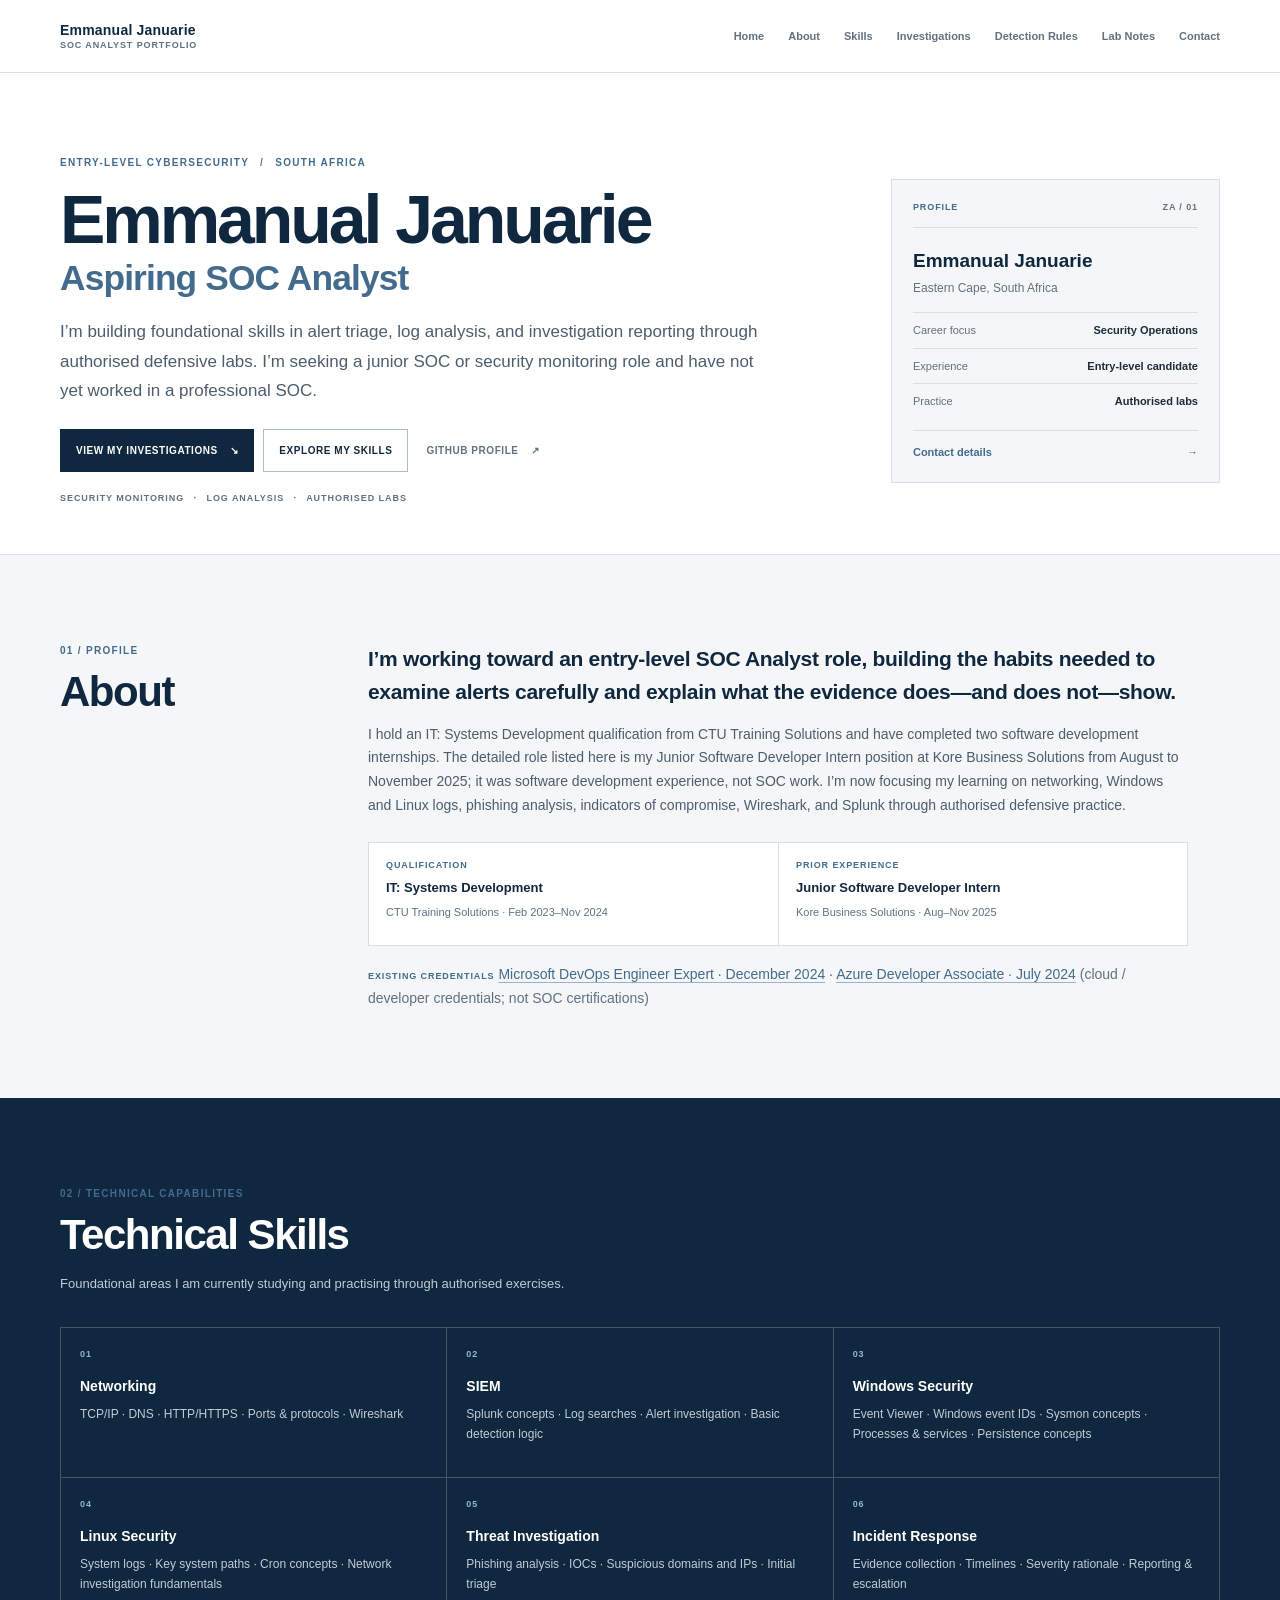
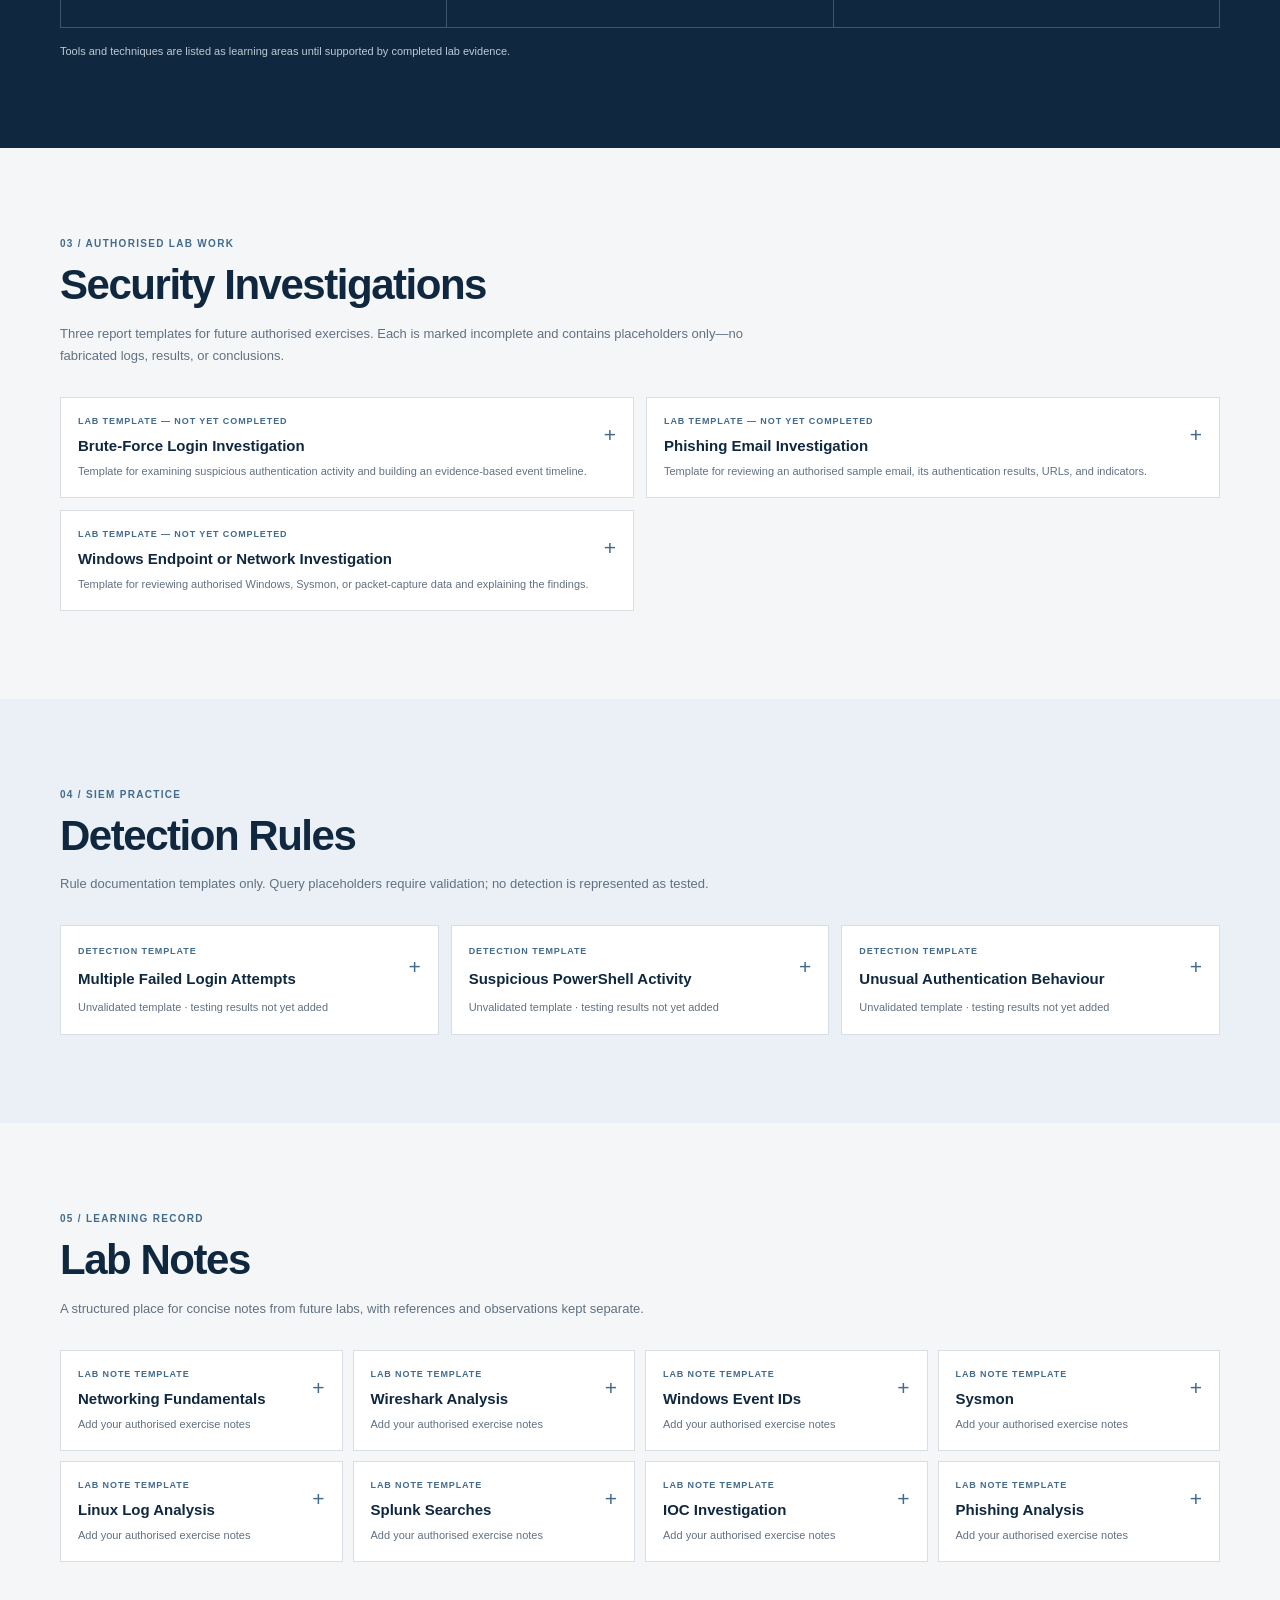
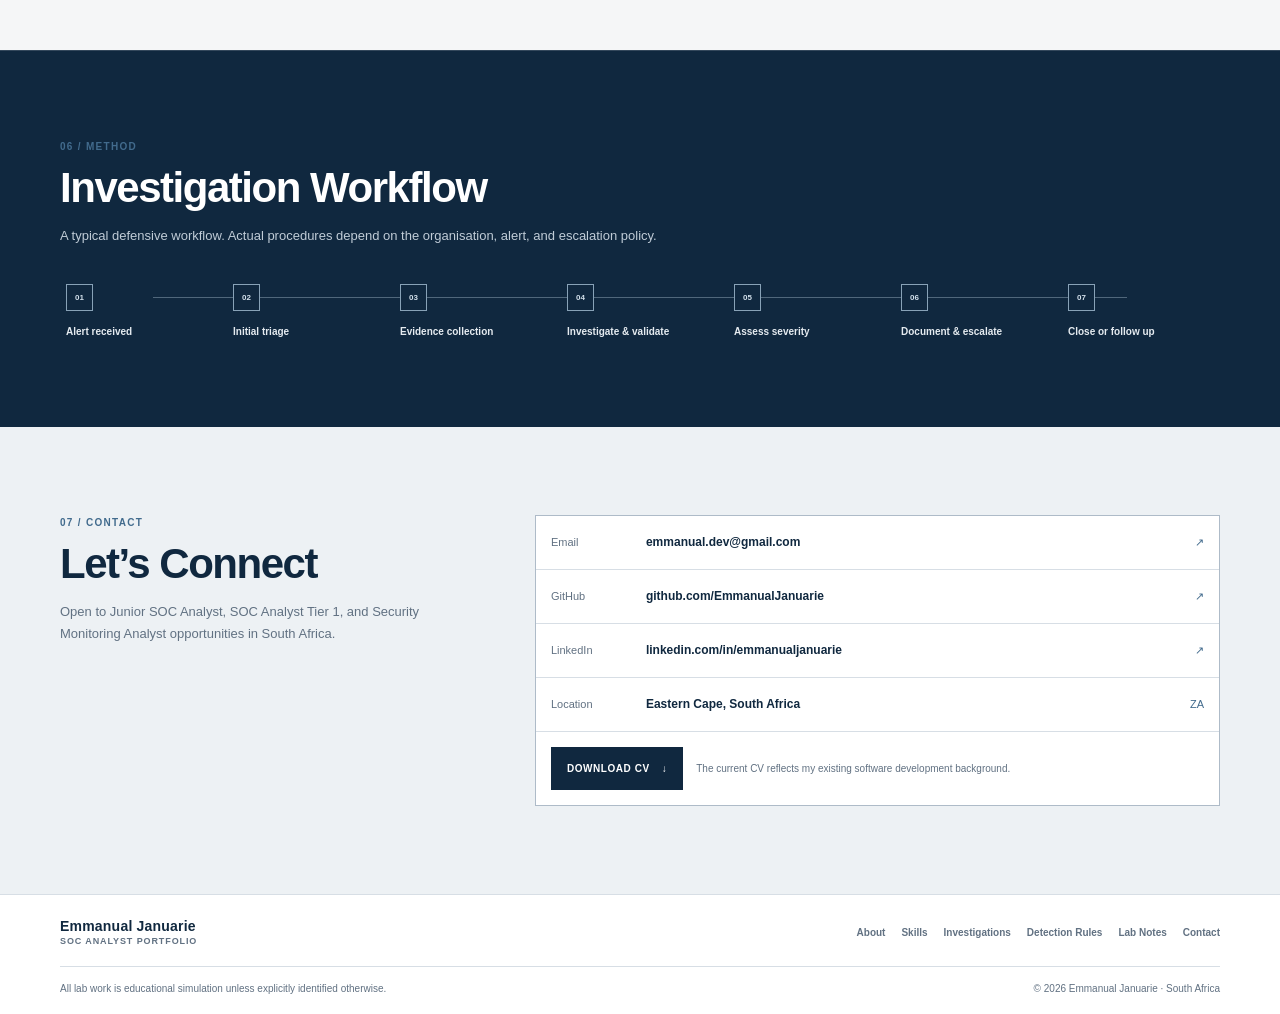
==== index.html @ 4986f4c3 "new updates please" ====
<!doctype html>
<html lang="en">
<head>
  <meta charset="utf-8">
  <meta name="viewport" content="width=device-width, initial-scale=1">
  <meta name="theme-color" content="#10283F">
  <meta name="description" content="Emmanual Januarie's entry-level SOC Analyst portfolio: authorised lab templates, security fundamentals, investigation notes, and detection rule templates.">
  <title>Emmanual Januarie | SOC Analyst Portfolio</title>
  <link rel="stylesheet" href="styles.css">
  <script src="script.js" defer></script>
</head>
<body>
  <a class="skip-link" href="#main">Skip to content</a>

  <header class="site-header">
    <div class="container header-inner">
      <a class="brand" href="#home" aria-label="Emmanual Januarie, home">
        <span class="brand-name">Emmanual Januarie</span>
        <span class="brand-detail">SOC ANALYST PORTFOLIO</span>
      </a>
      <button class="menu-toggle" type="button" aria-expanded="false" aria-controls="primary-nav" aria-label="Open navigation">
        <span></span><span></span><span></span>
      </button>
      <nav class="primary-nav" id="primary-nav" aria-label="Main navigation">
        <a href="#home">Home</a>
        <a href="#about">About</a>
        <a href="#skills">Skills</a>
        <a href="#investigations">Investigations</a>
        <a href="#detections">Detection Rules</a>
        <a href="#notes">Lab Notes</a>
        <a href="#contact">Contact</a>
      </nav>
    </div>
  </header>

  <main id="main">
    <section class="hero" id="home" aria-labelledby="hero-title">
      <div class="container hero-layout">
        <div class="hero-copy">
          <p class="eyebrow">ENTRY-LEVEL CYBERSECURITY <span class="eyebrow-divider">/</span> SOUTH AFRICA</p>
          <h1 id="hero-title">Emmanual Januarie <span class="title-break">Aspiring SOC Analyst</span></h1>
          <p class="hero-intro">I’m building foundational skills in alert triage, log analysis, and investigation reporting through authorised defensive labs. I’m seeking a junior SOC or security monitoring role and have not yet worked in a professional SOC.</p>
          <div class="hero-actions">
            <a class="button button-primary" href="#investigations">View My Investigations <span aria-hidden="true">↘</span></a>
            <a class="button button-secondary" href="#skills">Explore My Skills</a>
            <a class="button button-quiet" href="https://github.com/EmmanualJanuarie" target="_blank" rel="noopener noreferrer">GitHub Profile <span aria-hidden="true">↗</span></a>
          </div>
          <p class="hero-caption">SECURITY MONITORING <span>·</span> LOG ANALYSIS <span>·</span> AUTHORISED LABS</p>
        </div>
        <aside class="hero-aside" aria-label="Portfolio profile details">
          <div class="aside-topline"><span>PROFILE</span><span>ZA / 01</span></div>
          <p class="profile-name">Emmanual Januarie</p>
          <p class="profile-location">Eastern Cape, South Africa</p>
          <dl class="profile-facts">
            <div><dt>Career focus</dt><dd>Security Operations</dd></div>
            <div><dt>Experience</dt><dd>Entry-level candidate</dd></div>
            <div><dt>Practice</dt><dd>Authorised labs</dd></div>
          </dl>
          <a class="aside-link" href="#contact">Contact details <span aria-hidden="true">→</span></a>
        </aside>
      </div>
      <div class="hero-bottom-rule" aria-hidden="true"></div>
    </section>

    <section class="section section-surface" id="about" aria-labelledby="about-title">
      <div class="container section-layout">
        <div class="section-heading">
          <p class="eyebrow">01 / PROFILE</p>
          <h2 id="about-title">About</h2>
        </div>
        <div class="about-content">
          <p class="lead">I’m working toward an entry-level SOC Analyst role, building the habits needed to examine alerts carefully and explain what the evidence does—and does not—show.</p>
          <p>I hold an IT: Systems Development qualification from CTU Training Solutions and have completed two software development internships. The detailed role listed here is my Junior Software Developer Intern position at Kore Business Solutions from August to November 2025; it was software development experience, not SOC work. I’m now focusing my learning on networking, Windows and Linux logs, phishing analysis, indicators of compromise, Wireshark, and Splunk through authorised defensive practice.</p>
          <div class="background-grid" aria-label="Relevant background">
            <article><span class="meta-label">QUALIFICATION</span><strong>IT: Systems Development</strong><span>CTU Training Solutions · Feb 2023–Nov 2024</span></article>
            <article><span class="meta-label">PRIOR EXPERIENCE</span><strong>Junior Software Developer Intern</strong><span>Kore Business Solutions · Aug–Nov 2025</span></article>
          </div>
          <p class="credential-note"><span class="meta-label">EXISTING CREDENTIALS</span> <a href="https://learn.microsoft.com/api/credentials/share/en-us/EmmanualJanuarie-0471/35E1E9417CEDE322?sharingId=3C00639A1DE75581" target="_blank" rel="noopener noreferrer">Microsoft DevOps Engineer Expert · December 2024</a> <span aria-hidden="true">·</span> <a href="https://learn.microsoft.com/api/credentials/share/en-us/EmmanualJanuarie-0471/957F82BB0A63E8DE?sharingId=3C00639A1DE75581" target="_blank" rel="noopener noreferrer">Azure Developer Associate · July 2024</a> <span class="note-muted">(cloud / developer credentials; not SOC certifications)</span></p>
        </div>
      </div>
    </section>

    <section class="section section-deep" id="skills" aria-labelledby="skills-title">
      <div class="container">
        <div class="section-heading section-heading-wide">
          <p class="eyebrow">02 / TECHNICAL CAPABILITIES</p>
          <h2 id="skills-title">Technical Skills</h2>
          <p class="section-summary">Foundational areas I am currently studying and practising through authorised exercises.</p>
        </div>
        <div class="skills-grid">
          <article class="skill-card"><span class="skill-index">01</span><h3>Networking</h3><p>TCP/IP · DNS · HTTP/HTTPS · Ports &amp; protocols · Wireshark</p></article>
          <article class="skill-card"><span class="skill-index">02</span><h3>SIEM</h3><p>Splunk concepts · Log searches · Alert investigation · Basic detection logic</p></article>
          <article class="skill-card"><span class="skill-index">03</span><h3>Windows Security</h3><p>Event Viewer · Windows event IDs · Sysmon concepts · Processes &amp; services · Persistence concepts</p></article>
          <article class="skill-card"><span class="skill-index">04</span><h3>Linux Security</h3><p>System logs · Key system paths · Cron concepts · Network investigation fundamentals</p></article>
          <article class="skill-card"><span class="skill-index">05</span><h3>Threat Investigation</h3><p>Phishing analysis · IOCs · Suspicious domains and IPs · Initial triage</p></article>
          <article class="skill-card"><span class="skill-index">06</span><h3>Incident Response</h3><p>Evidence collection · Timelines · Severity rationale · Reporting &amp; escalation</p></article>
        </div>
        <p class="section-footnote">Tools and techniques are listed as learning areas until supported by completed lab evidence.</p>
      </div>
    </section>

    <section class="section section-surface" id="investigations" aria-labelledby="investigations-title">
      <div class="container">
        <div class="section-heading section-heading-wide">
          <p class="eyebrow">03 / AUTHORISED LAB WORK</p>
          <h2 id="investigations-title">Security Investigations</h2>
          <p class="section-summary">Three report templates for future authorised exercises. Each is marked incomplete and contains placeholders only—no fabricated logs, results, or conclusions.</p>
        </div>
        <div class="template-grid" id="investigation-list" aria-live="polite"></div>
      </div>
    </section>

    <section class="section section-tint" id="detections" aria-labelledby="detections-title">
      <div class="container">
        <div class="section-heading section-heading-wide">
          <p class="eyebrow">04 / SIEM PRACTICE</p>
          <h2 id="detections-title">Detection Rules</h2>
          <p class="section-summary">Rule documentation templates only. Query placeholders require validation; no detection is represented as tested.</p>
        </div>
        <div class="template-grid detection-grid" id="detection-list" aria-live="polite"></div>
      </div>
    </section>

    <section class="section section-surface" id="notes" aria-labelledby="notes-title">
      <div class="container">
        <div class="section-heading section-heading-wide">
          <p class="eyebrow">05 / LEARNING RECORD</p>
          <h2 id="notes-title">Lab Notes</h2>
          <p class="section-summary">A structured place for concise notes from future labs, with references and observations kept separate.</p>
        </div>
        <div class="notes-grid" id="notes-list" aria-live="polite"></div>
      </div>
    </section>

    <section class="section section-deep workflow-section" id="workflow" aria-labelledby="workflow-title">
      <div class="container">
        <div class="section-heading section-heading-wide">
          <p class="eyebrow">06 / METHOD</p>
          <h2 id="workflow-title">Investigation Workflow</h2>
          <p class="section-summary">A typical defensive workflow. Actual procedures depend on the organisation, alert, and escalation policy.</p>
        </div>
        <ol class="workflow-list">
          <li><span>01</span><strong>Alert received</strong></li>
          <li><span>02</span><strong>Initial triage</strong></li>
          <li><span>03</span><strong>Evidence collection</strong></li>
          <li><span>04</span><strong>Investigate &amp; validate</strong></li>
          <li><span>05</span><strong>Assess severity</strong></li>
          <li><span>06</span><strong>Document &amp; escalate</strong></li>
          <li><span>07</span><strong>Close or follow up</strong></li>
        </ol>
      </div>
    </section>

    <section class="section contact-section" id="contact" aria-labelledby="contact-title">
      <div class="container contact-layout">
        <div class="section-heading">
          <p class="eyebrow">07 / CONTACT</p>
          <h2 id="contact-title">Let’s Connect</h2>
          <p class="section-summary">Open to Junior SOC Analyst, SOC Analyst Tier 1, and Security Monitoring Analyst opportunities in South Africa.</p>
        </div>
        <div class="contact-panel">
          <a class="contact-row" href="mailto:emmanual.dev@gmail.com"><span>Email</span><strong>emmanual.dev@gmail.com</strong><span aria-hidden="true">↗</span></a>
          <a class="contact-row" href="https://github.com/EmmanualJanuarie" target="_blank" rel="noopener noreferrer"><span>GitHub</span><strong>github.com/EmmanualJanuarie</strong><span aria-hidden="true">↗</span></a>
          <a class="contact-row" href="https://www.linkedin.com/in/emmanualjanuarie/" target="_blank" rel="noopener noreferrer"><span>LinkedIn</span><strong>linkedin.com/in/emmanualjanuarie</strong><span aria-hidden="true">↗</span></a>
          <div class="contact-row contact-location"><span>Location</span><strong>Eastern Cape, South Africa</strong><span aria-hidden="true">ZA</span></div>
          <div class="contact-actions"><a class="button button-primary" href="documents/emmanual-januarie-resume.pdf" download="Emmanual-Januarie-Resume.pdf">Download CV <span aria-hidden="true">↓</span></a><p>The current CV reflects my existing software development background.</p></div>
        </div>
      </div>
    </section>
  </main>

  <footer class="site-footer">
    <div class="container footer-main">
      <a class="brand footer-brand" href="#home"><span class="brand-name">Emmanual Januarie</span><span class="brand-detail">SOC ANALYST PORTFOLIO</span></a>
      <nav class="footer-nav" aria-label="Footer navigation"><a href="#about">About</a><a href="#skills">Skills</a><a href="#investigations">Investigations</a><a href="#detections">Detection Rules</a><a href="#notes">Lab Notes</a><a href="#contact">Contact</a></nav>
    </div>
    <div class="container footer-bottom"><p>All lab work is educational simulation unless explicitly identified otherwise.</p><p>© <span id="current-year">2026</span> Emmanual Januarie · South Africa</p></div>
  </footer>
</body>
</html>
---- styles.css ----
:root {
  color-scheme: light;
  --paper: #f5f6f7;
  --white: #fff;
  --navy: #10283f;
  --ink: #1c2c3b;
  --muted: #617182;
  --line: #d7dee5;
  --line-strong: #aebbc8;
  --blue: #426b8d;
  --blue-wash: #eaf0f5;
  --content-width: 1160px;
  --font: Inter, "Segoe UI", Arial, sans-serif;
}
*, *::before, *::after { box-sizing: border-box; }
html { scroll-behavior: smooth; scroll-padding-top: 82px; }
body { margin: 0; background: var(--paper); color: var(--ink); font: 15px/1.7 var(--font); -webkit-font-smoothing: antialiased; }
a { color: inherit; }
button, a { -webkit-tap-highlight-color: transparent; }
button { font: inherit; }
.container { width: min(var(--content-width), calc(100% - 64px)); margin-inline: auto; }
.skip-link { position: fixed; z-index: 100; top: 12px; left: 12px; padding: 9px 13px; transform: translateY(-160%); background: var(--navy); color: var(--white); font-weight: 700; }
.skip-link:focus { transform: translateY(0); }
.site-header { position: sticky; z-index: 50; top: 0; border-bottom: 1px solid var(--line); background: rgba(255,255,255,.97); }
.header-inner { min-height: 72px; display: flex; align-items: center; justify-content: space-between; gap: 28px; }
.brand { display: flex; flex-direction: column; gap: 1px; color: var(--navy); text-decoration: none; line-height: 1.2; white-space: nowrap; }
.brand-name { font-size: 14px; font-weight: 750; letter-spacing: .015em; }
.brand-detail { color: var(--muted); font-size: 9px; font-weight: 700; letter-spacing: .1em; }
.primary-nav { display: flex; align-items: center; gap: clamp(13px, 2vw, 24px); }
.primary-nav a, .footer-nav a { color: var(--muted); font-size: 11px; font-weight: 650; text-decoration: none; }
.primary-nav a:hover, .primary-nav a:focus-visible, .footer-nav a:hover, .footer-nav a:focus-visible { color: var(--blue); }
.menu-toggle { display: none; width: 40px; height: 40px; padding: 9px; border: 1px solid var(--line-strong); background: var(--white); cursor: pointer; }
.menu-toggle span { display: block; height: 2px; margin: 4px 0; background: var(--navy); }
.hero { padding: clamp(54px, 7vw, 82px) 0 48px; border-bottom: 1px solid var(--line); background: var(--white); }
.hero-layout { display: grid; grid-template-columns: minmax(0, 1.55fr) minmax(250px, .7fr); gap: clamp(40px, 8vw, 105px); align-items: center; }
.eyebrow { margin: 0 0 13px; color: var(--blue); font-size: 10px; font-weight: 750; letter-spacing: .13em; line-height: 1.5; text-transform: uppercase; }
.status-dot { display: inline-block; width: 7px; height: 7px; margin: 0 7px 1px 0; background: #688a67; }
.eyebrow-divider { padding: 0 7px; color: var(--muted); }
h1, h2, h3, p { margin-top: 0; }
h1, h2, h3 { color: var(--navy); }
h1 { max-width: 760px; margin-bottom: 17px; font-size: clamp(39px, 5.8vw, 68px); font-weight: 700; letter-spacing: -.045em; line-height: 1.07; }
h1 span { display: block; color: var(--blue); font-size: .52em; letter-spacing: -.025em; line-height: 1.25; }
.hero-intro { max-width: 700px; margin-bottom: 23px; color: #4c5d6d; font-size: clamp(15px, 1.55vw, 17px); line-height: 1.75; }
.hero-actions { display: flex; flex-wrap: wrap; gap: 9px; }
.button { min-height: 43px; display: inline-flex; align-items: center; justify-content: center; gap: 12px; padding: 0 15px; border: 1px solid transparent; font-size: 10px; font-weight: 750; letter-spacing: .055em; text-decoration: none; text-transform: uppercase; transition: background-color .15s ease, border-color .15s ease, color .15s ease; }
.button-primary { background: var(--navy); color: var(--white); }
.button-primary:hover, .button-primary:focus-visible { background: #244766; }
.button-secondary { border-color: var(--line-strong); background: var(--white); color: var(--navy); }
.button-secondary:hover, .button-secondary:focus-visible { border-color: var(--blue); color: var(--blue); }
.button-quiet { padding-inline: 8px; color: var(--muted); }
.button-quiet:hover, .button-quiet:focus-visible { color: var(--blue); }
.hero-caption { margin: 19px 0 0; color: var(--muted); font-size: 9px; font-weight: 700; letter-spacing: .105em; }
.hero-caption span { padding: 0 6px; color: var(--blue); }
.hero-aside { padding: 20px 21px; border: 1px solid var(--line); background: var(--paper); }
.aside-topline { display: flex; justify-content: space-between; padding-bottom: 12px; border-bottom: 1px solid var(--line); color: var(--blue); font-size: 9px; font-weight: 750; letter-spacing: .1em; }
.aside-topline span + span { color: var(--muted); }
.profile-name { margin: 17px 0 1px; color: var(--navy); font-size: 19px; font-weight: 700; }
.profile-location { margin-bottom: 13px; color: var(--muted); font-size: 12px; }
.profile-facts { margin: 0; }
.profile-facts div { display: flex; justify-content: space-between; gap: 15px; padding: 8px 0; border-top: 1px solid var(--line); }
.profile-facts dt { color: var(--muted); font-size: 11px; }
.profile-facts dd { margin: 0; color: var(--ink); font-size: 11px; font-weight: 650; text-align: right; }
.aside-link { display: flex; justify-content: space-between; margin-top: 11px; padding-top: 12px; border-top: 1px solid var(--line); color: var(--blue); font-size: 11px; font-weight: 700; text-decoration: none; }
.hero-bottom-rule { display: none; }
.section { padding: clamp(58px, 7vw, 88px) 0; }
.section-surface { background: var(--paper); }
.section-deep { background: var(--navy); color: var(--white); }
.section-tint { background: var(--blue-wash); }
.section-layout { display: grid; grid-template-columns: 220px minmax(0, 1fr); gap: clamp(34px, 7vw, 88px); }
.section-heading { max-width: 460px; }
.section-heading .eyebrow { margin-bottom: 10px; }
h2 { margin-bottom: 0; font-size: clamp(29px, 3.7vw, 42px); font-weight: 700; letter-spacing: -.035em; line-height: 1.15; }
.section-deep h2, .section-deep h3 { color: var(--white); }
.section-heading-wide { max-width: 710px; }
.section-summary { margin: 13px 0 0; color: var(--muted); font-size: 13px; line-height: 1.7; }
.section-deep .section-summary { color: #c0ccd7; }
.about-content { max-width: 820px; }
.lead { margin-bottom: 14px; color: var(--navy); font-size: clamp(17px, 1.9vw, 21px); font-weight: 600; letter-spacing: -.015em; line-height: 1.55; }
.about-content > p:not(.lead) { color: #4c5d6d; font-size: 14px; }
.background-grid { display: grid; grid-template-columns: repeat(2, minmax(0, 1fr)); margin-top: 24px; border: 1px solid var(--line); background: var(--white); }
.background-grid article { display: flex; flex-direction: column; gap: 4px; min-height: 102px; padding: 15px 17px; }
.background-grid article + article { border-left: 1px solid var(--line); }
.meta-label { color: var(--blue); font-size: 9px; font-weight: 750; letter-spacing: .1em; text-transform: uppercase; }
.background-grid strong { color: var(--navy); font-size: 13px; }
.background-grid article > span:last-child { color: var(--muted); font-size: 11px; }
.credential-note { margin: 17px 0 0; color: #4c5d6d; font-size: 12px; }
.credential-note a { color: var(--blue); text-decoration-color: #9db2c4; text-underline-offset: 3px; }
.note-muted { color: var(--muted); }
.skills-grid { display: grid; grid-template-columns: repeat(3, minmax(0, 1fr)); gap: 0; margin-top: 32px; border-top: 1px solid #40566a; border-left: 1px solid #40566a; }
.skill-card { min-height: 150px; padding: 19px; border-right: 1px solid #40566a; border-bottom: 1px solid #40566a; background: transparent; }
.skill-index { display: block; margin-bottom: 13px; color: #93b4cc; font-size: 9px; font-weight: 750; letter-spacing: .1em; }
.skill-card h3 { margin-bottom: 6px; font-size: 14px; font-weight: 700; }
.skill-card p { margin: 0; color: #c1ccd6; font-size: 12px; line-height: 1.65; }
.section-footnote { margin: 14px 0 0; color: #bdc9d3; font-size: 11px; }
.template-grid { display: grid; grid-template-columns: repeat(2, minmax(0, 1fr)); gap: 12px; margin-top: 30px; align-items: start; }
.disclosure-card { overflow: hidden; border: 1px solid var(--line); background: var(--white); }
.disclosure-card[open] { border-color: var(--line-strong); }
.disclosure-card summary { position: relative; display: grid; grid-template-columns: 1fr auto; gap: 6px 14px; align-items: center; padding: 16px 17px; cursor: pointer; list-style: none; }
.disclosure-card summary::-webkit-details-marker { display: none; }
.disclosure-card summary::after { content: "+"; grid-column: 2; grid-row: 1 / span 2; color: var(--blue); font-size: 21px; font-weight: 400; }
.disclosure-card[open] summary::after { content: "−"; }
.card-kicker { grid-column: 1; color: var(--blue); font-size: 9px; font-weight: 750; letter-spacing: .1em; text-transform: uppercase; }
.card-title { grid-column: 1; margin: 0; color: var(--navy); font-size: 15px; font-weight: 700; line-height: 1.4; }
.card-summary { grid-column: 1; margin: 0; color: var(--muted); font-size: 11px; }
.disclosure-body { padding: 0 17px 17px; border-top: 1px solid var(--line); }
.report-fields { display: grid; grid-template-columns: repeat(2, minmax(0, 1fr)); gap: 0 17px; padding-top: 13px; }
.report-field { min-width: 0; padding: 11px 0; border-bottom: 1px solid #e3e8ed; }
.report-field-wide { grid-column: 1 / -1; }
.report-field h4 { margin: 0 0 4px; color: var(--blue); font-size: 10px; font-weight: 750; letter-spacing: .025em; }
.report-field p { margin: 0; color: #4d5e6d; font-size: 11px; line-height: 1.65; white-space: pre-wrap; overflow-wrap: anywhere; }
.report-field pre { overflow-x: auto; margin: 0; white-space: pre-wrap; overflow-wrap: anywhere; }
.report-field code { color: var(--navy); font-family: ui-monospace, SFMono-Regular, Consolas, monospace; font-size: 11px; }
.template-status { display: inline-flex; align-items: center; width: fit-content; padding: 3px 6px; border: 1px solid #bdcbd7; color: #4e6274; font-size: 8px; font-weight: 750; letter-spacing: .07em; text-transform: uppercase; }
.detail-actions { display: flex; flex-wrap: wrap; gap: 7px; margin-top: 13px; }
.text-action { display: inline-flex; align-items: center; gap: 7px; min-height: 35px; padding: 0 10px; border: 1px solid var(--line-strong); color: var(--navy); font-size: 10px; font-weight: 700; text-decoration: none; }
.text-action:hover, .text-action:focus-visible { border-color: var(--blue); color: var(--blue); }
.text-action-disabled { color: #7c8995; cursor: not-allowed; }
.detection-grid { grid-template-columns: repeat(3, minmax(0, 1fr)); }
.detection-grid .disclosure-card summary { min-height: 108px; }
.notes-grid { display: grid; grid-template-columns: repeat(4, minmax(0, 1fr)); gap: 10px; margin-top: 30px; align-items: start; }
.notes-grid .disclosure-card summary { min-height: 96px; }
.workflow-section { border-top: 1px solid rgba(255,255,255,.15); }
.workflow-list { position: relative; display: grid; grid-template-columns: repeat(7, minmax(0, 1fr)); gap: 9px; margin: 37px 0 0; padding: 0; list-style: none; }
.workflow-list::before { position: absolute; top: 13px; right: 8%; left: 8%; height: 1px; background: #50677b; content: ""; }
.workflow-list li { position: relative; display: flex; flex-direction: column; gap: 13px; padding: 0 6px; }
.workflow-list li > span { z-index: 1; width: 27px; height: 27px; display: grid; place-items: center; border: 1px solid #88a2b7; background: var(--navy); color: #d3e0eb; font-size: 8px; font-weight: 750; }
.workflow-list strong { max-width: 120px; color: #e5ebf0; font-size: 10px; font-weight: 600; line-height: 1.5; }
.contact-section { background: #edf1f4; }
.contact-layout { display: grid; grid-template-columns: minmax(230px, .72fr) minmax(0, 1.28fr); gap: clamp(36px, 7vw, 90px); align-items: start; }
.contact-panel { overflow: hidden; border: 1px solid var(--line-strong); background: var(--white); }
.contact-row { display: grid; grid-template-columns: 82px minmax(0, 1fr) 18px; gap: 13px; align-items: center; min-height: 54px; padding: 10px 15px; border-bottom: 1px solid var(--line); text-decoration: none; }
.contact-row > span:first-child { color: var(--muted); font-size: 11px; }
.contact-row strong { color: var(--navy); font-size: 12px; font-weight: 650; overflow-wrap: anywhere; }
.contact-row > span:last-child { color: var(--blue); font-size: 11px; text-align: right; }
a.contact-row:hover strong, a.contact-row:focus-visible strong { color: var(--blue); }
.contact-location { cursor: default; }
.contact-actions { display: flex; flex-wrap: wrap; align-items: center; gap: 13px; padding: 15px; }
.contact-actions p { margin: 0; color: var(--muted); font-size: 10px; }
.site-footer { padding: 23px 0 17px; border-top: 1px solid var(--line); background: #fff; }
.footer-main, .footer-bottom { display: flex; align-items: center; justify-content: space-between; gap: 22px; }
.footer-nav { display: flex; flex-wrap: wrap; justify-content: flex-end; gap: 16px; }
.footer-nav a { font-size: 10px; }
.footer-bottom { margin-top: 19px; padding-top: 13px; border-top: 1px solid var(--line); }
.footer-bottom p { margin: 0; color: var(--muted); font-size: 10px; }
:focus-visible { outline: 2px solid #426b8d; outline-offset: 3px; }
@media (max-width: 1020px) {
  .primary-nav { gap: 12px; }
  .primary-nav a { font-size: 10px; }
  .notes-grid { grid-template-columns: repeat(3, minmax(0, 1fr)); }
}
@media (max-width: 820px) {
  .header-inner { min-height: 66px; }
  .menu-toggle { display: block; }
  .primary-nav { position: absolute; top: 100%; right: 0; left: 0; display: none; flex-direction: column; align-items: stretch; gap: 0; padding: 6px 32px 13px; border-bottom: 1px solid var(--line); background: var(--white); }
  .primary-nav.is-open { display: flex; }
  .primary-nav a { padding: 11px 0; border-bottom: 1px solid var(--line); font-size: 12px; }
  .primary-nav a:last-child { border-bottom: 0; }
  .hero-layout { grid-template-columns: minmax(0, 1fr) minmax(220px, .65fr); gap: 28px; }
  .section-layout { grid-template-columns: 1fr; gap: 22px; }
  .skills-grid { grid-template-columns: repeat(2, minmax(0, 1fr)); }
  .detection-grid { grid-template-columns: 1fr; }
  .notes-grid { grid-template-columns: repeat(2, minmax(0, 1fr)); }
  .workflow-list { grid-template-columns: repeat(4, minmax(0, 1fr)); row-gap: 22px; }
  .workflow-list::before { display: none; }
  .contact-layout { grid-template-columns: 1fr; gap: 24px; }
}
@media (max-width: 600px) {
  html { scroll-padding-top: 70px; }
  .container { width: min(100% - 36px, var(--content-width)); }
  .hero { padding: 48px 0 43px; }
  .hero-layout { grid-template-columns: 1fr; gap: 27px; }
  h1 { font-size: clamp(37px, 10vw, 52px); }
  .hero-actions { align-items: stretch; }
  .hero-actions .button { flex: 1 1 100%; }
  .button-quiet { justify-content: flex-start; }
  .section { padding: 52px 0; }
  .background-grid { grid-template-columns: 1fr; }
  .background-grid article + article { border-top: 1px solid var(--line); border-left: 0; }
  .skills-grid { grid-template-columns: 1fr; margin-top: 24px; }
  .skill-card { min-height: 0; padding: 16px; }
  .skill-index { margin-bottom: 9px; }
  .template-grid { grid-template-columns: 1fr; gap: 9px; margin-top: 23px; }
  .report-fields { grid-template-columns: 1fr; }
  .report-field-wide { grid-column: auto; }
  .notes-grid { grid-template-columns: 1fr; }
  .notes-grid .disclosure-card summary { min-height: 0; }
  .workflow-list { grid-template-columns: 1fr; gap: 0; margin-top: 25px; }
  .workflow-list::before { position: absolute; top: 13px; bottom: 12px; left: 13px; display: block; width: 1px; height: auto; }
  .workflow-list li { min-height: 52px; flex-direction: row; align-items: flex-start; gap: 13px; padding: 0; }
  .workflow-list li > span { flex: 0 0 27px; }
  .workflow-list strong { max-width: none; padding-top: 3px; font-size: 11px; }
  .contact-row { grid-template-columns: 64px minmax(0, 1fr) 14px; gap: 8px; padding-inline: 11px; }
  .footer-main, .footer-bottom { align-items: flex-start; flex-direction: column; }
  .footer-nav { justify-content: flex-start; gap: 12px 16px; }
  .footer-bottom { gap: 6px; }
}
@media (prefers-reduced-motion: reduce) {
  *, *::before, *::after { scroll-behavior: auto !important; transition-duration: .01ms !important; }
}
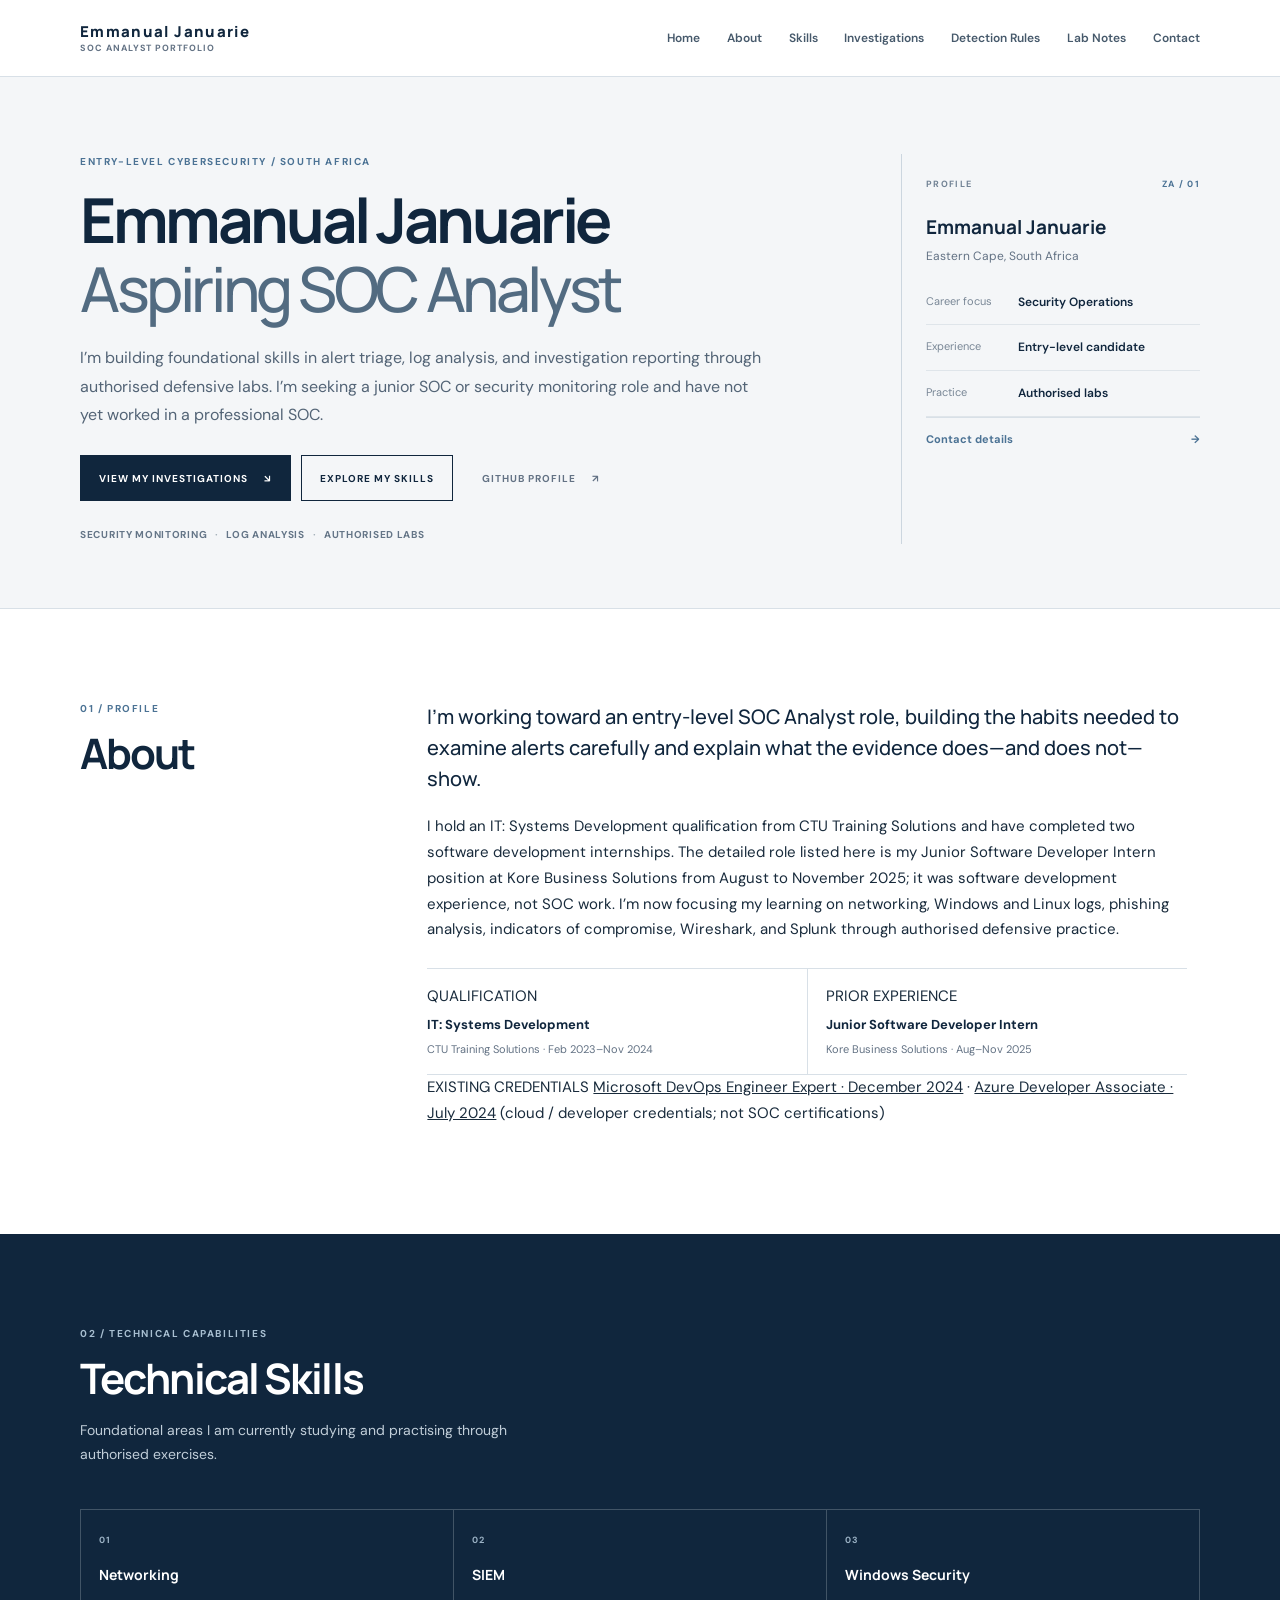
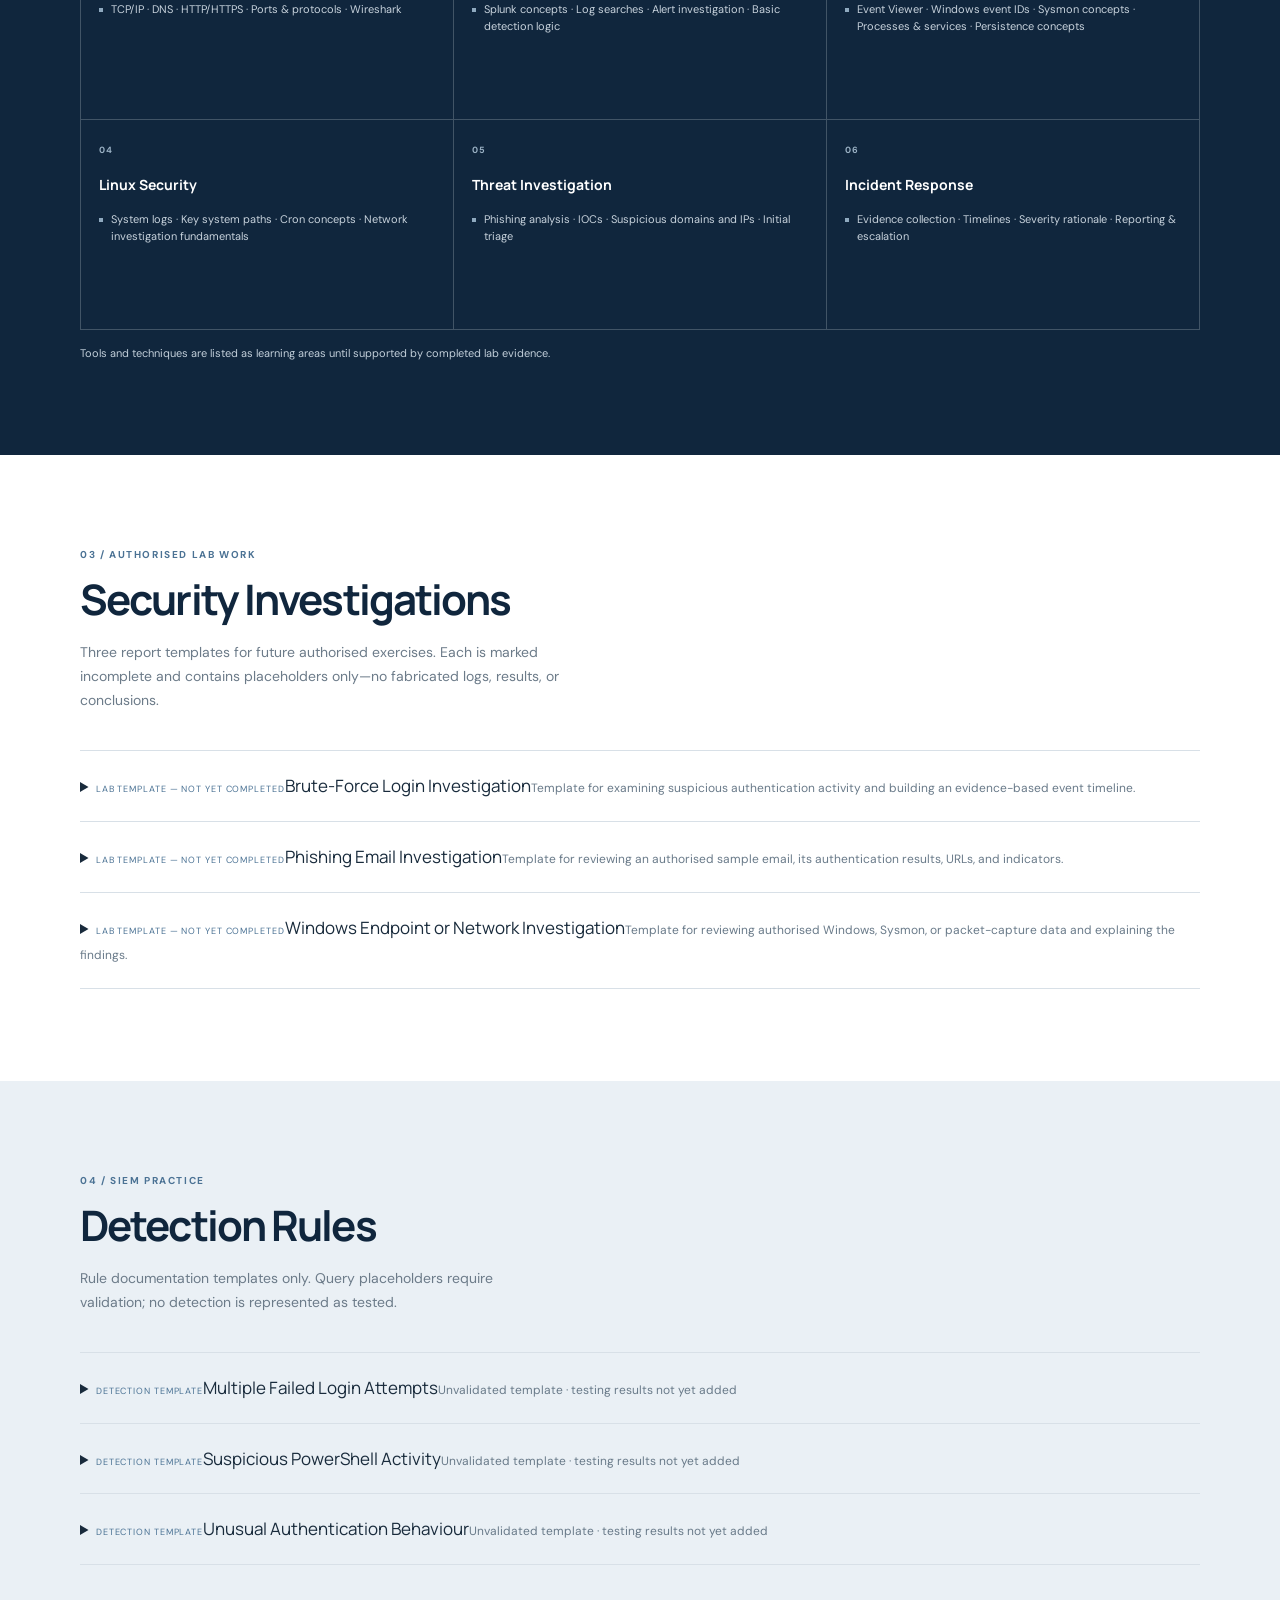
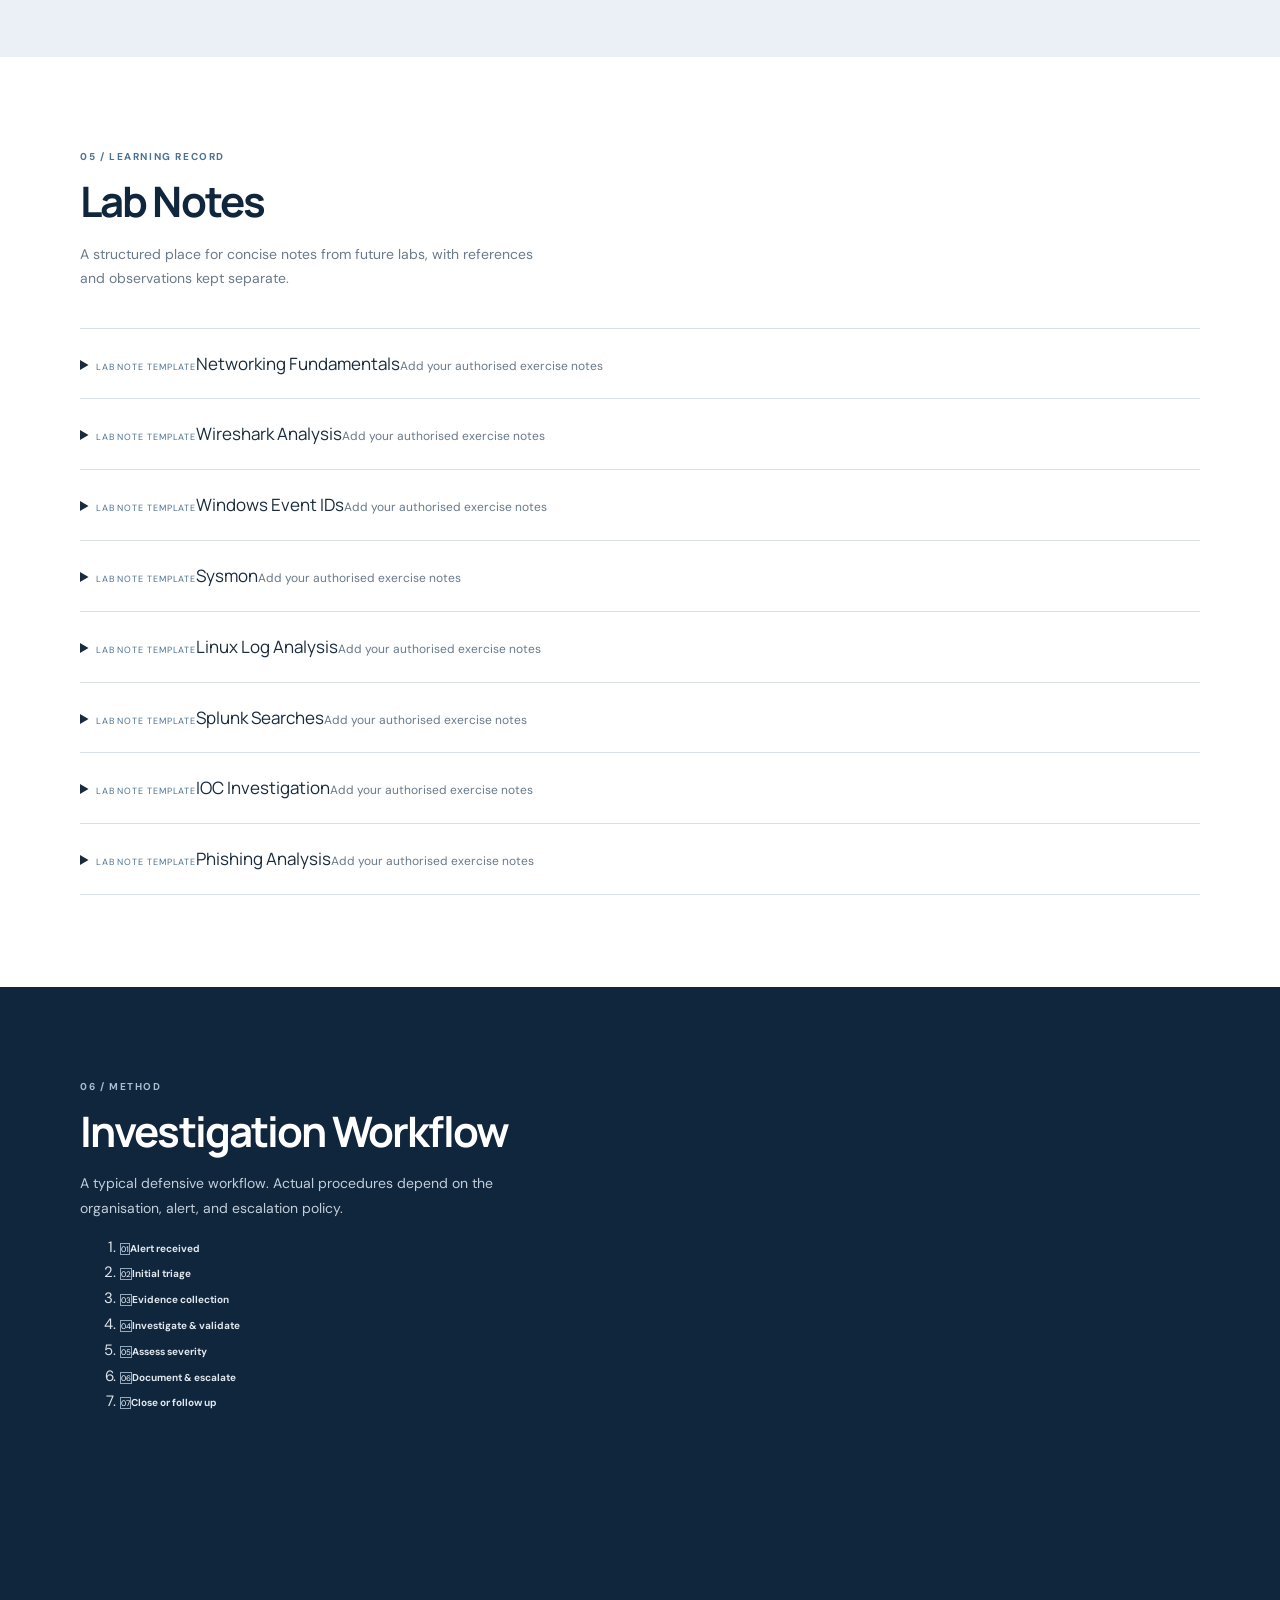
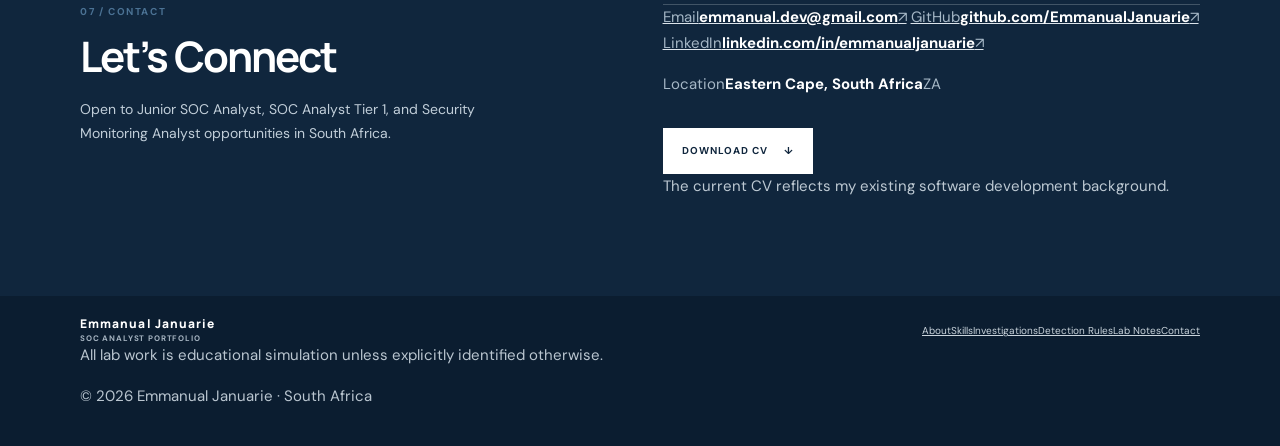
==== commit 3c235383: "new updates" ====
--- a/index.html
+++ b/index.html
@@ -6,6 +6,9 @@
   <meta name="theme-color" content="#10283F">
   <meta name="description" content="Emmanual Januarie's entry-level SOC Analyst portfolio: authorised lab templates, security fundamentals, investigation notes, and detection rule templates.">
   <title>Emmanual Januarie | SOC Analyst Portfolio</title>
+  <link rel="preconnect" href="https://fonts.googleapis.com">
+  <link rel="preconnect" href="https://fonts.gstatic.com" crossorigin>
+  <link href="https://fonts.googleapis.com/css2?family=DM+Sans:wght@400;500;600;700&family=Manrope:wght@400;500;600;700;800&display=swap" rel="stylesheet">
   <link rel="stylesheet" href="styles.css">
   <script src="script.js" defer></script>
 </head>
--- a/styles.css
+++ b/styles.css
@@ -1,199 +1,333 @@
 :root {
   color-scheme: light;
-  --paper: #f5f6f7;
-  --white: #fff;
-  --navy: #10283f;
-  --ink: #1c2c3b;
-  --muted: #617182;
-  --line: #d7dee5;
-  --line-strong: #aebbc8;
-  --blue: #426b8d;
+  --navy: #10263d;
+  --navy-deep: #0b1d30;
+  --ink: #192b3c;
+  --muted: #637284;
+  --line: #d8e0e7;
+  --paper: #ffffff;
+  --off-white: #f4f6f8;
   --blue-wash: #eaf0f5;
-  --content-width: 1160px;
-  --font: Inter, "Segoe UI", Arial, sans-serif;
-}
+  --accent: #4b7294;
+  --font-body: "DM Sans", "Segoe UI", sans-serif;
+  --font-heading: "Manrope", "Segoe UI", sans-serif;
+  --content-width: 1120px;
+}
+
 *, *::before, *::after { box-sizing: border-box; }
 html { scroll-behavior: smooth; scroll-padding-top: 82px; }
-body { margin: 0; background: var(--paper); color: var(--ink); font: 15px/1.7 var(--font); -webkit-font-smoothing: antialiased; }
+body { margin: 0; background: var(--paper); color: var(--ink); font-family: var(--font-body); font-size: 15px; line-height: 1.72; -webkit-font-smoothing: antialiased; }
 a { color: inherit; }
 button, a { -webkit-tap-highlight-color: transparent; }
 button { font: inherit; }
 .container { width: min(var(--content-width), calc(100% - 64px)); margin-inline: auto; }
-.skip-link { position: fixed; z-index: 100; top: 12px; left: 12px; padding: 9px 13px; transform: translateY(-160%); background: var(--navy); color: var(--white); font-weight: 700; }
+.skip-link { position: absolute; z-index: 20; top: 8px; left: 8px; padding: 10px 14px; transform: translateY(-150%); background: white; color: var(--navy); }
 .skip-link:focus { transform: translateY(0); }
-.site-header { position: sticky; z-index: 50; top: 0; border-bottom: 1px solid var(--line); background: rgba(255,255,255,.97); }
-.header-inner { min-height: 72px; display: flex; align-items: center; justify-content: space-between; gap: 28px; }
-.brand { display: flex; flex-direction: column; gap: 1px; color: var(--navy); text-decoration: none; line-height: 1.2; white-space: nowrap; }
-.brand-name { font-size: 14px; font-weight: 750; letter-spacing: .015em; }
-.brand-detail { color: var(--muted); font-size: 9px; font-weight: 700; letter-spacing: .1em; }
-.primary-nav { display: flex; align-items: center; gap: clamp(13px, 2vw, 24px); }
-.primary-nav a, .footer-nav a { color: var(--muted); font-size: 11px; font-weight: 650; text-decoration: none; }
-.primary-nav a:hover, .primary-nav a:focus-visible, .footer-nav a:hover, .footer-nav a:focus-visible { color: var(--blue); }
-.menu-toggle { display: none; width: 40px; height: 40px; padding: 9px; border: 1px solid var(--line-strong); background: var(--white); cursor: pointer; }
+
+.site-header { position: sticky; z-index: 10; top: 0; background: rgba(255,255,255,.98); border-bottom: 1px solid var(--line); }
+.header-inner { min-height: 76px; display: flex; align-items: center; justify-content: space-between; gap: 28px; }
+.brand { display: inline-flex; flex-direction: column; gap: 2px; text-decoration: none; line-height: 1.2; }
+.brand-name { color: var(--navy); font-family: var(--font-heading); font-size: 15px; font-weight: 800; letter-spacing: .09em; }
+.brand-detail { color: var(--muted); font-size: 9px; font-weight: 700; letter-spacing: .105em; }
+.brand-detail i { padding-inline: 2px; color: var(--accent); font-style: normal; }
+.primary-nav { display: flex; align-items: center; gap: clamp(15px, 2.1vw, 30px); }
+.primary-nav a { color: #46596b; font-size: 12px; font-weight: 600; text-decoration: none; transition: color .15s ease; }
+.primary-nav a:hover, .primary-nav a:focus-visible { color: var(--accent); }
+.menu-toggle { display: none; width: 42px; height: 42px; padding: 11px; border: 1px solid var(--line); border-radius: 0; background: white; cursor: pointer; }
 .menu-toggle span { display: block; height: 2px; margin: 4px 0; background: var(--navy); }
-.hero { padding: clamp(54px, 7vw, 82px) 0 48px; border-bottom: 1px solid var(--line); background: var(--white); }
-.hero-layout { display: grid; grid-template-columns: minmax(0, 1.55fr) minmax(250px, .7fr); gap: clamp(40px, 8vw, 105px); align-items: center; }
-.eyebrow { margin: 0 0 13px; color: var(--blue); font-size: 10px; font-weight: 750; letter-spacing: .13em; line-height: 1.5; text-transform: uppercase; }
-.status-dot { display: inline-block; width: 7px; height: 7px; margin: 0 7px 1px 0; background: #688a67; }
-.eyebrow-divider { padding: 0 7px; color: var(--muted); }
+
+.section { padding: 92px 0; }
+.hero { padding: 77px 0 64px; background: var(--off-white); border-bottom: 1px solid var(--line); }
+.hero-grid { display: grid; grid-template-columns: minmax(0, 1.7fr) minmax(245px, .72fr); gap: clamp(48px, 9vw, 128px); align-items: center; }
+.eyebrow { margin: 0 0 16px; color: var(--accent); font-size: 10px; font-weight: 700; letter-spacing: .16em; line-height: 1.5; text-transform: uppercase; }
+.status-mark { display: inline-block; width: 7px; height: 7px; margin: 0 8px 1px 0; background: #5b7e5e; }
 h1, h2, h3, p { margin-top: 0; }
-h1, h2, h3 { color: var(--navy); }
-h1 { max-width: 760px; margin-bottom: 17px; font-size: clamp(39px, 5.8vw, 68px); font-weight: 700; letter-spacing: -.045em; line-height: 1.07; }
-h1 span { display: block; color: var(--blue); font-size: .52em; letter-spacing: -.025em; line-height: 1.25; }
-.hero-intro { max-width: 700px; margin-bottom: 23px; color: #4c5d6d; font-size: clamp(15px, 1.55vw, 17px); line-height: 1.75; }
-.hero-actions { display: flex; flex-wrap: wrap; gap: 9px; }
-.button { min-height: 43px; display: inline-flex; align-items: center; justify-content: center; gap: 12px; padding: 0 15px; border: 1px solid transparent; font-size: 10px; font-weight: 750; letter-spacing: .055em; text-decoration: none; text-transform: uppercase; transition: background-color .15s ease, border-color .15s ease, color .15s ease; }
-.button-primary { background: var(--navy); color: var(--white); }
-.button-primary:hover, .button-primary:focus-visible { background: #244766; }
-.button-secondary { border-color: var(--line-strong); background: var(--white); color: var(--navy); }
-.button-secondary:hover, .button-secondary:focus-visible { border-color: var(--blue); color: var(--blue); }
-.button-quiet { padding-inline: 8px; color: var(--muted); }
-.button-quiet:hover, .button-quiet:focus-visible { color: var(--blue); }
-.hero-caption { margin: 19px 0 0; color: var(--muted); font-size: 9px; font-weight: 700; letter-spacing: .105em; }
-.hero-caption span { padding: 0 6px; color: var(--blue); }
-.hero-aside { padding: 20px 21px; border: 1px solid var(--line); background: var(--paper); }
-.aside-topline { display: flex; justify-content: space-between; padding-bottom: 12px; border-bottom: 1px solid var(--line); color: var(--blue); font-size: 9px; font-weight: 750; letter-spacing: .1em; }
-.aside-topline span + span { color: var(--muted); }
-.profile-name { margin: 17px 0 1px; color: var(--navy); font-size: 19px; font-weight: 700; }
-.profile-location { margin-bottom: 13px; color: var(--muted); font-size: 12px; }
+h1, h2, h3 { color: var(--navy); font-family: var(--font-heading); }
+h1 { max-width: 760px; margin-bottom: 20px; font-size: clamp(36px, 5.1vw, 62px); font-weight: 700; letter-spacing: -.055em; line-height: 1.12; }
+.title-break { display: block; color: #526b81; font-weight: 500; }
+.hero-intro { max-width: 690px; margin-bottom: 25px; color: #536476; font-size: 16px; line-height: 1.8; }
+.button-row { display: flex; flex-wrap: wrap; gap: 10px; }
+.button { display: inline-flex; min-height: 46px; align-items: center; justify-content: center; gap: 20px; padding: 0 18px; border: 1px solid var(--navy); border-radius: 0; font-size: 10px; font-weight: 700; letter-spacing: .1em; text-decoration: none; text-transform: uppercase; transition: background-color .15s ease, color .15s ease; }
+.button-primary { background: var(--navy); color: white; }
+.button-primary:hover, .button-primary:focus-visible { background: var(--accent); border-color: var(--accent); }
+.button-outline { background: transparent; color: var(--navy); }
+.button-outline:hover, .button-outline:focus-visible { background: white; }
+.hero-note { margin: 24px 0 0; color: #647587; font-size: 10px; font-weight: 700; letter-spacing: .07em; line-height: 1.9; text-transform: uppercase; }
+.hero-note span { padding: 0 6px; color: #a0acb6; }
+.hero-aside { align-self: stretch; padding: 23px 0 0 24px; border-left: 1px solid #ccd6df; }
+.aside-label, .contact-label { margin-bottom: 13px; color: #718294; font-size: 9px; font-weight: 700; letter-spacing: .15em; }
+.aside-rule { height: 1px; margin-bottom: 7px; background: #d6dee5; }
 .profile-facts { margin: 0; }
-.profile-facts div { display: flex; justify-content: space-between; gap: 15px; padding: 8px 0; border-top: 1px solid var(--line); }
-.profile-facts dt { color: var(--muted); font-size: 11px; }
-.profile-facts dd { margin: 0; color: var(--ink); font-size: 11px; font-weight: 650; text-align: right; }
-.aside-link { display: flex; justify-content: space-between; margin-top: 11px; padding-top: 12px; border-top: 1px solid var(--line); color: var(--blue); font-size: 11px; font-weight: 700; text-decoration: none; }
-.hero-bottom-rule { display: none; }
-.section { padding: clamp(58px, 7vw, 88px) 0; }
+.profile-facts div { display: grid; grid-template-columns: 82px 1fr; gap: 10px; padding: 12px 0; border-bottom: 1px solid #dfe5ea; }
+.profile-facts dt { color: #798796; font-size: 11px; }
+.profile-facts dd { margin: 0; color: var(--navy); font-size: 12px; font-weight: 600; }
+.placeholder-note, .section-footnote { margin: 14px 0 0; color: #788796; font-size: 11px; }
+
+.section-light { background: var(--paper); }
+.section-muted { background: var(--off-white); }
+.section-bluewash { background: var(--blue-wash); }
+.section-navy { background: var(--navy); color: #dce4eb; }
+.section-grid { display: grid; grid-template-columns: 245px minmax(0, 1fr); gap: clamp(40px, 8vw, 112px); }
+.section-heading { max-width: 440px; }
+.section-heading .eyebrow { margin-bottom: 12px; }
+h2 { margin-bottom: 0; font-size: clamp(30px, 3.5vw, 42px); font-weight: 700; letter-spacing: -.045em; line-height: 1.2; }
+.heading-light h2 { color: white; }
+.section-summary { max-width: 480px; margin: 15px 0 0; color: #6c7b89; font-size: 14px; }
+.heading-light .section-summary { color: #c1ced9; }
+.section-content { max-width: 760px; }
+.section-content > p { color: #5a6978; }
+.lead { color: var(--navy) !important; font-family: var(--font-heading); font-size: 20px; font-weight: 500; line-height: 1.55; }
+.focus-block { margin-top: 31px; padding-top: 21px; border-top: 1px solid var(--line); }
+.focus-block h3 { margin-bottom: 14px; font-size: 12px; letter-spacing: .03em; }
+.focus-list { display: grid; grid-template-columns: repeat(3, minmax(0, 1fr)); gap: 0; margin: 0; padding: 0; list-style: none; }
+.focus-list li { min-height: 44px; display: flex; align-items: center; padding: 8px 12px 8px 0; border-bottom: 1px solid #e5e9ed; color: #405367; font-size: 12px; }
+
+.skills-grid { display: grid; grid-template-columns: repeat(5, minmax(0, 1fr)); margin-top: 43px; border-top: 1px solid rgba(220,228,235,.24); border-left: 1px solid rgba(220,228,235,.24); }
+.skill-group { min-height: 245px; padding: 23px 18px; border-right: 1px solid rgba(220,228,235,.24); border-bottom: 1px solid rgba(220,228,235,.24); }
+.skill-group h3 { margin-bottom: 18px; color: white; font-size: 14px; }
+.skill-group ul { margin: 0; padding: 0; list-style: none; }
+.skill-group li { position: relative; margin: 0 0 10px; padding-left: 12px; color: #c7d2dc; font-size: 11px; line-height: 1.45; }
+.skill-group li::before { position: absolute; top: .62em; left: 0; width: 4px; height: 4px; background: #8fa9bf; content: ""; }
+.section-navy .eyebrow { color: #a8bfd1; }
+
+.projects-list { margin-top: 38px; border-top: 1px solid var(--line); }
+.project { display: grid; grid-template-columns: 50px minmax(0, 1fr); gap: 17px; padding: 27px 0; border-bottom: 1px solid var(--line); }
+.project-featured { padding-top: 32px; padding-bottom: 32px; }
+.project-index { padding-top: 2px; color: #8090a0; font-family: var(--font-heading); font-size: 12px; font-weight: 700; }
+.project-type { display: flex; flex-wrap: wrap; align-items: center; gap: 11px; margin: 0 0 7px; color: var(--accent); font-size: 9px; font-weight: 700; letter-spacing: .13em; }
+.project-period { margin-left: auto; color: #788897; font-size: 9px; font-weight: 600; letter-spacing: .06em; white-space: nowrap; }
+.tag { padding: 2px 6px; border: 1px solid #d5dfe7; color: #788897; font-size: 8px; letter-spacing: .08em; }
+.project h3 { margin-bottom: 8px; font-size: 19px; letter-spacing: -.025em; }
+.project-description { max-width: 790px; margin-bottom: 9px; color: #596978; font-size: 13px; }
+.project-outcomes { display: grid; gap: 7px; max-width: 880px; margin: 12px 0 14px; padding: 0; list-style: none; }
+.project-outcomes li { display: grid; grid-template-columns: 82px minmax(0, 1fr); gap: 10px; color: #73808c; font-size: 11px; line-height: 1.65; }
+.project-outcomes strong { color: #405367; font-size: 9px; letter-spacing: .06em; text-transform: uppercase; }
+.tech-list { display: flex; flex-wrap: wrap; gap: 6px; }
+.tech-list span { padding: 3px 7px; border: 1px solid #dbe2e8; color: #52667a; font-size: 10px; }
+.project-link-placeholder { margin: 12px 0 0; color: #788796; font-size: 10px; }
+.project-actions { display: flex; flex-wrap: wrap; gap: 7px; margin-top: 15px; }
+.project-action.button { min-height: 34px; padding: 0 10px; border-color: #cfd9e1; background: transparent; color: #657687; font-size: 9px; letter-spacing: .06em; cursor: not-allowed; opacity: 1; }
+.project-action.button:disabled { color: #657687; }
+.project-action.button:not(:disabled) { border-color: #b9c8d4; background: white; color: var(--navy); cursor: pointer; text-decoration: none; }
+.project-action.button:not(:disabled):hover, .project-action.button:not(:disabled):focus-visible { border-color: var(--navy); background: var(--navy); color: white; }
+
+.credential-list { border-top: 1px solid #cad6e0; }
+.credential { display: flex; align-items: flex-start; justify-content: space-between; gap: 24px; padding: 23px 0; border-bottom: 1px solid #cad6e0; }
+.credential-org { margin-bottom: 5px; color: var(--accent); font-size: 9px; font-weight: 700; letter-spacing: .13em; }
+.credential h3 { margin-bottom: 6px; font-size: 16px; }
+.credential-meta { margin: 0; color: #687a89; font-size: 11px; }
+.credential-meta span { padding-inline: 5px; }
+.credential-meta .credential-link-slot { padding: 0; color: #788796; font-size: 10px; }
+.credential-meta .credential-link { color: #355f81; font-size: 10px; font-weight: 700; text-decoration: underline; text-decoration-color: #9aafc1; text-underline-offset: 3px; }
+.credential-meta .credential-link:hover, .credential-meta .credential-link:focus-visible { color: var(--navy); text-decoration-color: var(--navy); }
+.credential-status { margin-top: 3px; padding: 3px 7px; border: 1px solid #c6d1db; color: #70808f; font-size: 8px; font-weight: 700; letter-spacing: .08em; white-space: nowrap; }
+
+.experience-list { border-top: 1px solid var(--line); }
+.experience-entry { padding: 23px 0; border-bottom: 1px solid var(--line); }
+.experience-top { display: flex; align-items: baseline; justify-content: space-between; gap: 22px; }
+.experience-entry h3, .education-entry h3 { margin: 0 0 4px; font-size: 16px; }
+.experience-org, .education-entry p { margin: 0; color: #6b7a88; font-size: 12px; }
+.experience-org span, .education-entry span { padding-inline: 5px; color: #a1abb4; }
+.experience-date { flex: 0 0 auto; margin: 0; color: #748290; font-size: 11px; }
+.experience-entry ul { display: grid; gap: 5px; margin: 15px 0 0; padding-left: 17px; color: #586878; font-size: 12px; }
+.placeholder-entry { border-bottom-style: dashed; }
+.education-entry { display: flex; align-items: flex-start; justify-content: space-between; gap: 24px; padding: 4px 0; }
+.section-compact { padding-top: 63px; padding-bottom: 63px; }
+.additional-grid { display: grid; grid-template-columns: repeat(2, minmax(0, 1fr)); gap: 0 30px; }
+.additional-grid p { margin: 0; padding: 12px 0; border-bottom: 1px solid var(--line); color: #667686; font-size: 12px; }
+.additional-grid strong { color: var(--navy); font-size: 11px; }
+.documents-content { max-width: none; }
+.documents-intro { margin-bottom: 16px; color: #627282; font-size: 13px; }
+.download-document { display: flex; align-items: center; justify-content: space-between; gap: 24px; padding: 20px 22px; border: 1px solid #cbd6df; background: #fff; }
+.document-type { display: flex; flex-wrap: wrap; gap: 10px; margin-bottom: 7px; color: var(--accent); font-size: 9px; font-weight: 700; letter-spacing: .12em; }
+.document-type span { color: #83909b; font-weight: 600; }
+.document-info h3 { margin-bottom: 4px; font-size: 17px; }
+.document-detail { margin: 0; color: #6e7c89; font-size: 11px; }
+.document-download { min-height: 42px; flex: 0 0 auto; gap: 16px; }
+.document-download span { font-size: 15px; }
+code { padding: 2px 4px; background: #e3eaf0; color: var(--navy); font-size: .9em; }
+
+.contact-section { padding: 82px 0; }
+.contact-grid { display: grid; grid-template-columns: 1fr 1.15fr; gap: clamp(45px, 9vw, 125px); }
+.contact-details { display: grid; grid-template-columns: repeat(2, minmax(0, 1fr)); gap: 0 26px; border-top: 1px solid rgba(220,228,235,.24); }
+.contact-details > div { padding: 16px 0 14px; border-bottom: 1px solid rgba(220,228,235,.24); }
+.contact-label { margin-bottom: 4px; color: #a6b8c7; }
+.contact-details a, .placeholder-value { color: white; font-size: 13px; font-weight: 500; overflow-wrap: anywhere; }
+.contact-details a { text-decoration-color: #708aa0; text-underline-offset: 4px; }
+.placeholder-value { color: #c4d0da; }
+.site-footer { padding: 21px 0; background: var(--navy-deep); color: #bac6d0; }
+.footer-inner { display: flex; align-items: center; justify-content: space-between; gap: 24px; }
+.footer-brand .brand-name { color: white; font-size: 12px; }
+.footer-brand .brand-detail { color: #a5b3c0; font-size: 8px; }
+.footer-inner > p { margin: 0; font-size: 10px; }
+.footer-links { display: flex; gap: 18px; }
+.footer-links a { color: #cad4dc; font-size: 10px; text-decoration: none; }
+.footer-links a:hover, .footer-links a:focus-visible { color: white; text-decoration: underline; }
+
+:focus-visible { outline: 2px solid #7899b5; outline-offset: 3px; }
+@media (max-width: 900px) {
+  .primary-nav { gap: 14px; }
+  .primary-nav a { font-size: 11px; }
+  .skills-grid { grid-template-columns: repeat(3, minmax(0, 1fr)); }
+  .skill-group { min-height: 210px; }
+  .section-grid { grid-template-columns: 190px minmax(0, 1fr); gap: 40px; }
+}
+@media (max-width: 700px) {
+  html { scroll-padding-top: 72px; }
+  .container { width: min(100% - 40px, var(--content-width)); }
+  .header-inner { min-height: 68px; }
+  .menu-toggle { display: block; }
+  .primary-nav { position: absolute; top: 100%; right: 0; left: 0; display: none; flex-direction: column; align-items: stretch; gap: 0; padding: 7px 20px 15px; border-bottom: 1px solid var(--line); background: white; }
+  .primary-nav.is-open { display: flex; }
+  .primary-nav a { padding: 11px 0; border-bottom: 1px solid #edf0f3; font-size: 13px; }
+  .primary-nav a:last-child { border-bottom: 0; }
+  .section { padding: 66px 0; }
+  .hero { padding: 53px 0 45px; }
+  .hero-grid { grid-template-columns: 1fr; gap: 36px; }
+  h1 { font-size: clamp(36px, 9vw, 54px); }
+  .hero-aside { padding: 17px 0 0; border-top: 1px solid #ccd6df; border-left: 0; }
+  .section-grid { grid-template-columns: 1fr; gap: 26px; }
+  .section-heading { max-width: none; }
+  .skills-grid { grid-template-columns: repeat(2, minmax(0, 1fr)); margin-top: 30px; }
+  .skill-group { min-height: 0; padding: 19px 15px; }
+  .focus-list { grid-template-columns: repeat(2, minmax(0, 1fr)); }
+  .contact-grid { grid-template-columns: 1fr; gap: 30px; }
+  .section-compact { padding: 50px 0; }
+}
+@media (max-width: 460px) {
+  .container { width: calc(100% - 32px); }
+  .brand-name { font-size: 13px; }
+  .brand-detail { font-size: 8px; letter-spacing: .075em; }
+  .hero-note span { padding-inline: 3px; }
+  .button { flex: 1 1 auto; padding-inline: 12px; font-size: 9px; }
+  .project { grid-template-columns: 30px minmax(0, 1fr); gap: 10px; }
+  .project h3 { font-size: 17px; }
+  .project-outcomes li { grid-template-columns: 72px minmax(0, 1fr); gap: 7px; }
+  .project-actions .project-action.button { flex: 0 1 auto; }
+  .credential { flex-direction: column; gap: 10px; }
+  .experience-top { flex-direction: column; gap: 5px; }
+  .education-entry { flex-direction: column; gap: 7px; }
+  .download-document { align-items: flex-start; flex-direction: column; padding: 17px; }
+  .document-download { width: 100%; }
+  .additional-grid, .contact-details { grid-template-columns: 1fr; }
+  .footer-inner { flex-wrap: wrap; }
+  .footer-inner > p { order: 3; flex-basis: 100%; }
+  .footer-links { margin-left: auto; }
+}
+@media (prefers-reduced-motion: reduce) {
+  *, *::before, *::after { scroll-behavior: auto !important; transition-duration: .01ms !important; }
+}
+
+/* Current SOC content uses the same editorial grid and resume-style sections
+   as the earlier C#/.NET portfolio. These aliases keep the content reusable. */
+.hero-layout { display: grid; grid-template-columns: minmax(0, 1.7fr) minmax(245px, .72fr); gap: clamp(48px, 9vw, 128px); align-items: center; }
+.section-layout { display: grid; grid-template-columns: 245px minmax(0, 1fr); gap: clamp(40px, 8vw, 112px); }
 .section-surface { background: var(--paper); }
-.section-deep { background: var(--navy); color: var(--white); }
+.section-deep { background: var(--navy); color: #dce4eb; }
+.section-deep h2, .section-deep h3 { color: white; }
+.section-deep .eyebrow { color: #a8bfd1; }
+.section-deep .section-summary { color: #c1ced9; }
 .section-tint { background: var(--blue-wash); }
-.section-layout { display: grid; grid-template-columns: 220px minmax(0, 1fr); gap: clamp(34px, 7vw, 88px); }
-.section-heading { max-width: 460px; }
-.section-heading .eyebrow { margin-bottom: 10px; }
-h2 { margin-bottom: 0; font-size: clamp(29px, 3.7vw, 42px); font-weight: 700; letter-spacing: -.035em; line-height: 1.15; }
-.section-deep h2, .section-deep h3 { color: var(--white); }
-.section-heading-wide { max-width: 710px; }
-.section-summary { margin: 13px 0 0; color: var(--muted); font-size: 13px; line-height: 1.7; }
-.section-deep .section-summary { color: #c0ccd7; }
-.about-content { max-width: 820px; }
-.lead { margin-bottom: 14px; color: var(--navy); font-size: clamp(17px, 1.9vw, 21px); font-weight: 600; letter-spacing: -.015em; line-height: 1.55; }
-.about-content > p:not(.lead) { color: #4c5d6d; font-size: 14px; }
-.background-grid { display: grid; grid-template-columns: repeat(2, minmax(0, 1fr)); margin-top: 24px; border: 1px solid var(--line); background: var(--white); }
-.background-grid article { display: flex; flex-direction: column; gap: 4px; min-height: 102px; padding: 15px 17px; }
-.background-grid article + article { border-left: 1px solid var(--line); }
-.meta-label { color: var(--blue); font-size: 9px; font-weight: 750; letter-spacing: .1em; text-transform: uppercase; }
+.about-content { max-width: 760px; }
+.background-grid { display: grid; grid-template-columns: repeat(2, minmax(0, 1fr)); margin-top: 25px; border-top: 1px solid var(--line); }
+.background-grid article { display: flex; flex-direction: column; gap: 4px; min-height: 94px; padding: 15px 18px 15px 0; border-bottom: 1px solid var(--line); }
+.background-grid article + article { padding-left: 18px; border-left: 1px solid var(--line); }
 .background-grid strong { color: var(--navy); font-size: 13px; }
 .background-grid article > span:last-child { color: var(--muted); font-size: 11px; }
-.credential-note { margin: 17px 0 0; color: #4c5d6d; font-size: 12px; }
-.credential-note a { color: var(--blue); text-decoration-color: #9db2c4; text-underline-offset: 3px; }
-.note-muted { color: var(--muted); }
-.skills-grid { display: grid; grid-template-columns: repeat(3, minmax(0, 1fr)); gap: 0; margin-top: 32px; border-top: 1px solid #40566a; border-left: 1px solid #40566a; }
-.skill-card { min-height: 150px; padding: 19px; border-right: 1px solid #40566a; border-bottom: 1px solid #40566a; background: transparent; }
-.skill-index { display: block; margin-bottom: 13px; color: #93b4cc; font-size: 9px; font-weight: 750; letter-spacing: .1em; }
-.skill-card h3 { margin-bottom: 6px; font-size: 14px; font-weight: 700; }
-.skill-card p { margin: 0; color: #c1ccd6; font-size: 12px; line-height: 1.65; }
-.section-footnote { margin: 14px 0 0; color: #bdc9d3; font-size: 11px; }
-.template-grid { display: grid; grid-template-columns: repeat(2, minmax(0, 1fr)); gap: 12px; margin-top: 30px; align-items: start; }
-.disclosure-card { overflow: hidden; border: 1px solid var(--line); background: var(--white); }
-.disclosure-card[open] { border-color: var(--line-strong); }
-.disclosure-card summary { position: relative; display: grid; grid-template-columns: 1fr auto; gap: 6px 14px; align-items: center; padding: 16px 17px; cursor: pointer; list-style: none; }
-.disclosure-card summary::-webkit-details-marker { display: none; }
-.disclosure-card summary::after { content: "+"; grid-column: 2; grid-row: 1 / span 2; color: var(--blue); font-size: 21px; font-weight: 400; }
-.disclosure-card[open] summary::after { content: "−"; }
-.card-kicker { grid-column: 1; color: var(--blue); font-size: 9px; font-weight: 750; letter-spacing: .1em; text-transform: uppercase; }
-.card-title { grid-column: 1; margin: 0; color: var(--navy); font-size: 15px; font-weight: 700; line-height: 1.4; }
-.card-summary { grid-column: 1; margin: 0; color: var(--muted); font-size: 11px; }
-.disclosure-body { padding: 0 17px 17px; border-top: 1px solid var(--line); }
-.report-fields { display: grid; grid-template-columns: repeat(2, minmax(0, 1fr)); gap: 0 17px; padding-top: 13px; }
-.report-field { min-width: 0; padding: 11px 0; border-bottom: 1px solid #e3e8ed; }
-.report-field-wide { grid-column: 1 / -1; }
-.report-field h4 { margin: 0 0 4px; color: var(--blue); font-size: 10px; font-weight: 750; letter-spacing: .025em; }
-.report-field p { margin: 0; color: #4d5e6d; font-size: 11px; line-height: 1.65; white-space: pre-wrap; overflow-wrap: anywhere; }
-.report-field pre { overflow-x: auto; margin: 0; white-space: pre-wrap; overflow-wrap: anywhere; }
-.report-field code { color: var(--navy); font-family: ui-monospace, SFMono-Regular, Consolas, monospace; font-size: 11px; }
-.template-status { display: inline-flex; align-items: center; width: fit-content; padding: 3px 6px; border: 1px solid #bdcbd7; color: #4e6274; font-size: 8px; font-weight: 750; letter-spacing: .07em; text-transform: uppercase; }
-.detail-actions { display: flex; flex-wrap: wrap; gap: 7px; margin-top: 13px; }
-.text-action { display: inline-flex; align-items: center; gap: 7px; min-height: 35px; padding: 0 10px; border: 1px solid var(--line-strong); color: var(--navy); font-size: 10px; font-weight: 700; text-decoration: none; }
-.text-action:hover, .text-action:focus-visible { border-color: var(--blue); color: var(--blue); }
-.text-action-disabled { color: #7c8995; cursor: not-allowed; }
-.detection-grid { grid-template-columns: repeat(3, minmax(0, 1fr)); }
-.detection-grid .disclosure-card summary { min-height: 108px; }
-.notes-grid { display: grid; grid-template-columns: repeat(4, minmax(0, 1fr)); gap: 10px; margin-top: 30px; align-items: start; }
-.notes-grid .disclosure-card summary { min-height: 96px; }
-.workflow-section { border-top: 1px solid rgba(255,255,255,.15); }
-.workflow-list { position: relative; display: grid; grid-template-columns: repeat(7, minmax(0, 1fr)); gap: 9px; margin: 37px 0 0; padding: 0; list-style: none; }
-.workflow-list::before { position: absolute; top: 13px; right: 8%; left: 8%; height: 1px; background: #50677b; content: ""; }
-.workflow-list li { position: relative; display: flex; flex-direction: column; gap: 13px; padding: 0 6px; }
-.workflow-list li > span { z-index: 1; width: 27px; height: 27px; display: grid; place-items: center; border: 1px solid #88a2b7; background: var(--navy); color: #d3e0eb; font-size: 8px; font-weight: 750; }
-.workflow-list strong { max-width: 120px; color: #e5ebf0; font-size: 10px; font-weight: 600; line-height: 1.5; }
-.contact-section { background: #edf1f4; }
-.contact-layout { display: grid; grid-template-columns: minmax(230px, .72fr) minmax(0, 1.28fr); gap: clamp(36px, 7vw, 90px); align-items: start; }
-.contact-panel { overflow: hidden; border: 1px solid var(--line-strong); background: var(--white); }
-.contact-row { display: grid; grid-template-columns: 82px minmax(0, 1fr) 18px; gap: 13px; align-items: center; min-height: 54px; padding: 10px 15px; border-bottom: 1px solid var(--line); text-decoration: none; }
-.contact-row > span:first-child { color: var(--muted); font-size: 11px; }
-.contact-row strong { color: var(--navy); font-size: 12px; font-weight: 650; overflow-wrap: anywhere; }
-.contact-row > span:last-child { color: var(--blue); font-size: 11px; text-align: right; }
-a.contact-row:hover strong, a.contact-row:focus-visible strong { color: var(--blue); }
-.contact-location { cursor: default; }
-.contact-actions { display: flex; flex-wrap: wrap; align-items: center; gap: 13px; padding: 15px; }
-.contact-actions p { margin: 0; color: var(--muted); font-size: 10px; }
-.site-footer { padding: 23px 0 17px; border-top: 1px solid var(--line); background: #fff; }
-.footer-main, .footer-bottom { display: flex; align-items: center; justify-content: space-between; gap: 22px; }
-.footer-nav { display: flex; flex-wrap: wrap; justify-content: flex-end; gap: 16px; }
-.footer-nav a { font-size: 10px; }
-.footer-bottom { margin-top: 19px; padding-top: 13px; border-top: 1px solid var(--line); }
-.footer-bottom p { margin: 0; color: var(--muted); font-size: 10px; }
-:focus-visible { outline: 2px solid #426b8d; outline-offset: 3px; }
-@media (max-width: 1020px) {
-  .primary-nav { gap: 12px; }
-  .primary-nav a { font-size: 10px; }
-  .notes-grid { grid-template-columns: repeat(3, minmax(0, 1fr)); }
-}
-@media (max-width: 820px) {
-  .header-inner { min-height: 66px; }
-  .menu-toggle { display: block; }
-  .primary-nav { position: absolute; top: 100%; right: 0; left: 0; display: none; flex-direction: column; align-items: stretch; gap: 0; padding: 6px 32px 13px; border-bottom: 1px solid var(--line); background: var(--white); }
-  .primary-nav.is-open { display: flex; }
-  .primary-nav a { padding: 11px 0; border-bottom: 1px solid var(--line); font-size: 12px; }
-  .primary-nav a:last-child { border-bottom: 0; }
-  .hero-layout { grid-template-columns: minmax(0, 1fr) minmax(220px, .65fr); gap: 28px; }
-  .section-layout { grid-template-columns: 1fr; gap: 22px; }
-  .skills-grid { grid-template-columns: repeat(2, minmax(0, 1fr)); }
-  .detection-grid { grid-template-columns: 1fr; }
-  .notes-grid { grid-template-columns: repeat(2, minmax(0, 1fr)); }
-  .workflow-list { grid-template-columns: repeat(4, minmax(0, 1fr)); row-gap: 22px; }
-  .workflow-list::before { display: none; }
-  .contact-layout { grid-template-columns: 1fr; gap: 24px; }
-}
-@media (max-width: 600px) {
-  html { scroll-padding-top: 70px; }
-  .container { width: min(100% - 36px, var(--content-width)); }
-  .hero { padding: 48px 0 43px; }
-  .hero-layout { grid-template-columns: 1fr; gap: 27px; }
-  h1 { font-size: clamp(37px, 10vw, 52px); }
-  .hero-actions { align-items: stretch; }
-  .hero-actions .button { flex: 1 1 100%; }
-  .button-quiet { justify-content: flex-start; }
-  .section { padding: 52px 0; }
+.profile-name { margin: 19px 0 2px; color: var(--navy); font-family: var(--font-heading); font-size: 19px; font-weight: 700; }
+.profile-location { margin-bottom: 13px; color: var(--muted); font-size: 12px; }
+.aside-topline { display: flex; justify-content: space-between; margin-bottom: 13px; color: #718294; font-size: 9px; font-weight: 700; letter-spacing: .15em; }
+.aside-topline span + span { color: var(--accent); }
+.aside-link { display: flex; justify-content: space-between; padding-top: 12px; border-top: 1px solid var(--line); color: var(--accent); font-size: 11px; font-weight: 700; text-decoration: none; }
+.hero-caption { margin: 24px 0 0; color: #647587; font-size: 10px; font-weight: 700; letter-spacing: .07em; line-height: 1.9; text-transform: uppercase; }
+.hero-caption span { padding-inline: 5px; color: #a0acb6; }
+.button-row, .hero-actions { display: flex; flex-wrap: wrap; gap: 10px; }
+.button { min-height: 46px; gap: 16px; padding: 0 18px; border-radius: 0; border-color: var(--navy); letter-spacing: .1em; }
+.button-primary { border-color: var(--navy); background: var(--navy); color: white; }
+.button-primary:hover, .button-primary:focus-visible { border-color: var(--accent); background: var(--accent); }
+.button-secondary { border-color: var(--navy); background: transparent; color: var(--navy); }
+.button-secondary:hover, .button-secondary:focus-visible { background: white; }
+.button-quiet { border-color: transparent; background: transparent; color: var(--muted); }
+.section-heading-wide { max-width: 710px; }
+.skills-grid { grid-template-columns: repeat(3, minmax(0, 1fr)); margin-top: 43px; border-top: 1px solid rgba(220,228,235,.24); border-left: 1px solid rgba(220,228,235,.24); }
+.skill-card { min-height: 210px; padding: 23px 18px; border: 0; border-right: 1px solid rgba(220,228,235,.24); border-bottom: 1px solid rgba(220,228,235,.24); }
+.skill-index { display: block; margin-bottom: 14px; color: #9bb2c5; font-size: 9px; font-weight: 700; letter-spacing: .12em; }
+.skill-card h3 { margin-bottom: 14px; color: white; font-size: 14px; }
+.skill-card p { position: relative; margin: 0 0 9px; padding-left: 12px; color: #c7d2dc; font-size: 11px; line-height: 1.55; }
+.skill-card p::before { position: absolute; top: .62em; left: 0; width: 4px; height: 4px; background: #8fa9bf; content: ""; }
+.section-deep .section-footnote { color: #c1ced9; }
+.template-grid, .notes-grid { display: block; margin-top: 38px; border-top: 1px solid var(--line); }
+.disclosure-card { overflow: visible; border: 0; border-bottom: 1px solid var(--line); background: transparent; }
+.disclosure-card[open] { border-color: var(--line); background: transparent; }
+.disclosure-card summary { grid-template-columns: minmax(120px, 220px) minmax(0, 1fr) 24px; gap: 10px 18px; padding: 20px 0; }
+.disclosure-card summary::after { grid-column: 3; grid-row: 1 / span 3; justify-self: end; color: var(--accent); font-size: 20px; }
+.card-kicker { grid-column: 1; align-self: end; color: var(--accent); font-size: 9px; letter-spacing: .1em; }
+.card-title { grid-column: 2; grid-row: 1; font-family: var(--font-heading); font-size: 17px; }
+.card-summary { grid-column: 2; grid-row: 2; color: #697a89; font-size: 12px; }
+.disclosure-body { margin-left: clamp(0px, 19vw, 238px); padding: 0 0 20px; border: 0; }
+.report-fields { gap: 0 24px; padding-top: 4px; }
+.report-field { padding: 12px 0; border: 0; border-bottom: 1px solid #e5e9ed; }
+.report-field h4 { color: var(--accent); font-size: 9px; letter-spacing: .08em; text-transform: uppercase; }
+.report-field p, .report-field code { color: #586878; font-size: 11px; }
+.report-field code { padding: 2px 4px; background: #e3eaf0; }
+.template-status { margin: 0 0 10px; padding: 3px 7px; border-color: #c6d1db; color: #70808f; font-size: 8px; letter-spacing: .08em; }
+.detail-actions { margin-top: 14px; }
+.text-action { min-height: 34px; border-radius: 0; border-color: #cfd9e1; background: transparent; color: #52667a; font-size: 9px; letter-spacing: .06em; }
+.text-action:not(.text-action-disabled):hover, .text-action:not(.text-action-disabled):focus-visible { border-color: var(--navy); background: var(--navy); color: white; }
+.detection-grid .disclosure-card summary, .notes-grid .disclosure-card summary { min-height: 0; }
+.workflow-list { gap: 8px; }
+.workflow-list::before { background: #71879a; }
+.workflow-list li > span { width: 28px; height: 28px; border: 1px solid #8fa9bf; border-radius: 0; background: var(--navy); color: white; font-size: 8px; }
+.workflow-list strong { color: #e0e7ed; font-size: 10px; }
+.contact-section { padding: 82px 0; background: var(--navy); color: #dce4eb; }
+.contact-layout { display: grid; grid-template-columns: 1fr 1.15fr; gap: clamp(45px, 9vw, 125px); }
+.contact-section h2 { color: white; }
+.contact-section .section-summary { color: #c1ced9; }
+.contact-panel { overflow: visible; border: 0; border-top: 1px solid rgba(220,228,235,.24); background: transparent; }
+.contact-row { grid-template-columns: 80px minmax(0, 1fr) 18px; padding: 15px 0 13px; border-color: rgba(220,228,235,.24); background: transparent; }
+.contact-row > span:first-child { color: #a6b8c7; }
+.contact-row strong { color: white; }
+.contact-row > span:last-child { color: #a6b8c7; }
+a.contact-row:hover strong, a.contact-row:focus-visible strong { color: #d1deea; }
+.contact-actions { padding: 17px 0 0; }
+.contact-actions p { color: #bdc9d3; }
+.contact-actions .button-primary { border-color: white; background: white; color: var(--navy); }
+.contact-actions .button-primary:hover, .contact-actions .button-primary:focus-visible { border-color: #c6d8e6; background: #c6d8e6; }
+.site-footer { background: var(--navy-deep); color: #bac6d0; }
+.footer-main { display: flex; align-items: center; justify-content: space-between; gap: 24px; }
+.footer-brand .brand-name { color: white; font-size: 12px; }
+.footer-brand .brand-detail { color: #a5b3c0; font-size: 8px; }
+.footer-nav a { color: #cad4dc; font-size: 10px; }
+.footer-bottom { border-color: rgba(220,228,235,.2); }
+.footer-bottom p { color: #bac6d0; }
+@media (max-width: 900px) {
+  .primary-nav { gap: 14px; }
+  .primary-nav a { font-size: 11px; }
+  .hero-layout { grid-template-columns: minmax(0, 1.45fr) minmax(220px, .8fr); gap: 38px; }
+  .section-layout { grid-template-columns: 190px minmax(0, 1fr); gap: 40px; }
+  .notes-grid .disclosure-body, .template-grid .disclosure-body { margin-left: 0; }
+}
+@media (max-width: 700px) {
+  .hero-layout, .section-layout, .contact-layout { grid-template-columns: 1fr; gap: 26px; }
+  .hero-aside { padding: 17px 0 0; border-top: 1px solid #ccd6df; border-left: 0; }
+  .section-heading { max-width: none; }
+  .skills-grid { grid-template-columns: repeat(2, minmax(0, 1fr)); margin-top: 30px; }
+  .skill-card { min-height: 0; padding: 19px 15px; }
   .background-grid { grid-template-columns: 1fr; }
-  .background-grid article + article { border-top: 1px solid var(--line); border-left: 0; }
-  .skills-grid { grid-template-columns: 1fr; margin-top: 24px; }
-  .skill-card { min-height: 0; padding: 16px; }
-  .skill-index { margin-bottom: 9px; }
-  .template-grid { grid-template-columns: 1fr; gap: 9px; margin-top: 23px; }
+  .background-grid article + article { padding-left: 0; border-left: 0; }
+  .disclosure-card summary { grid-template-columns: minmax(0, 1fr) 24px; gap: 6px 12px; padding: 17px 0; }
+  .card-kicker, .card-title, .card-summary { grid-column: 1; }
+  .card-title { grid-row: 2; }
+  .card-summary { grid-row: 3; }
+  .disclosure-card summary::after { grid-column: 2; grid-row: 1 / span 3; }
+  .disclosure-body { margin-left: 0; }
+  .contact-section { padding: 66px 0; }
+}
+@media (max-width: 460px) {
+  .skills-grid { grid-template-columns: 1fr; }
   .report-fields { grid-template-columns: 1fr; }
   .report-field-wide { grid-column: auto; }
-  .notes-grid { grid-template-columns: 1fr; }
-  .notes-grid .disclosure-card summary { min-height: 0; }
-  .workflow-list { grid-template-columns: 1fr; gap: 0; margin-top: 25px; }
-  .workflow-list::before { position: absolute; top: 13px; bottom: 12px; left: 13px; display: block; width: 1px; height: auto; }
-  .workflow-list li { min-height: 52px; flex-direction: row; align-items: flex-start; gap: 13px; padding: 0; }
-  .workflow-list li > span { flex: 0 0 27px; }
-  .workflow-list strong { max-width: none; padding-top: 3px; font-size: 11px; }
-  .contact-row { grid-template-columns: 64px minmax(0, 1fr) 14px; gap: 8px; padding-inline: 11px; }
+  .contact-row { grid-template-columns: 62px minmax(0, 1fr) 14px; gap: 8px; }
   .footer-main, .footer-bottom { align-items: flex-start; flex-direction: column; }
-  .footer-nav { justify-content: flex-start; gap: 12px 16px; }
-  .footer-bottom { gap: 6px; }
-}
-@media (prefers-reduced-motion: reduce) {
-  *, *::before, *::after { scroll-behavior: auto !important; transition-duration: .01ms !important; }
-}
+  .footer-nav { justify-content: flex-start; gap: 13px; }
+}
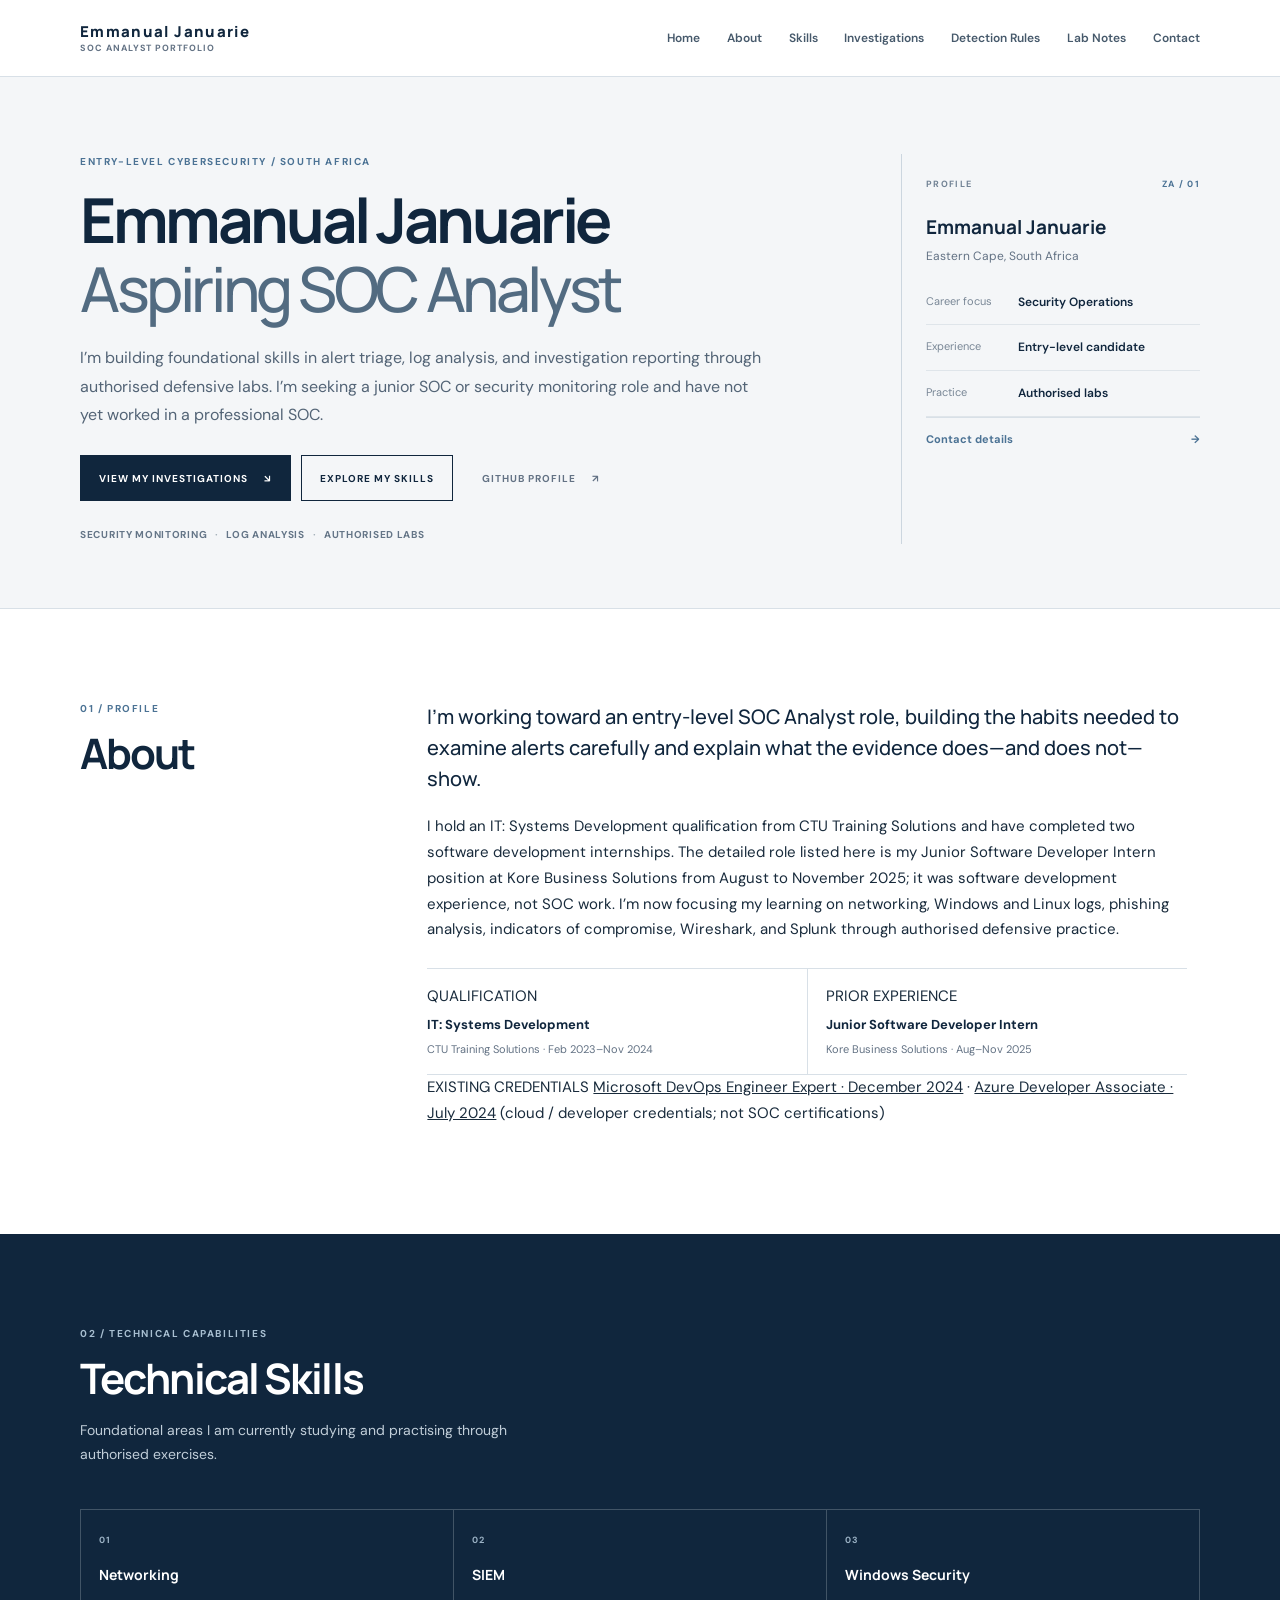
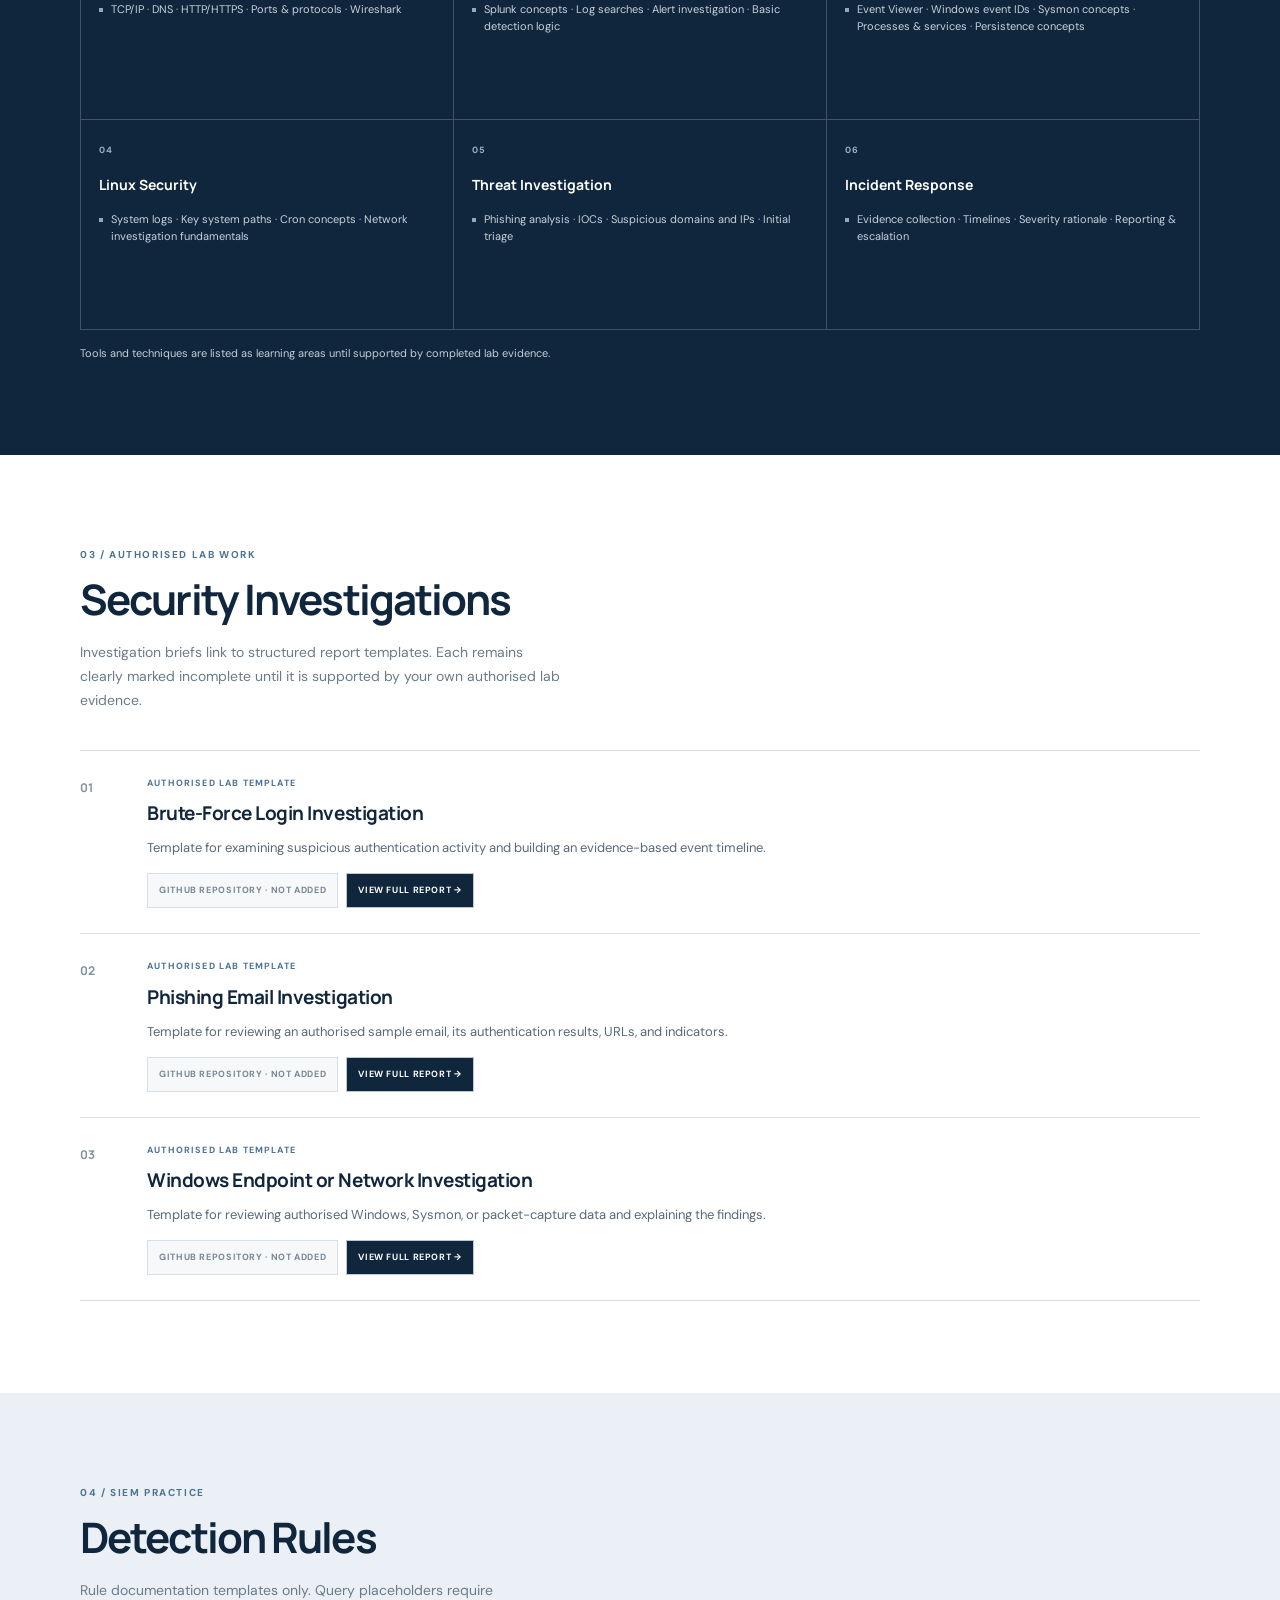
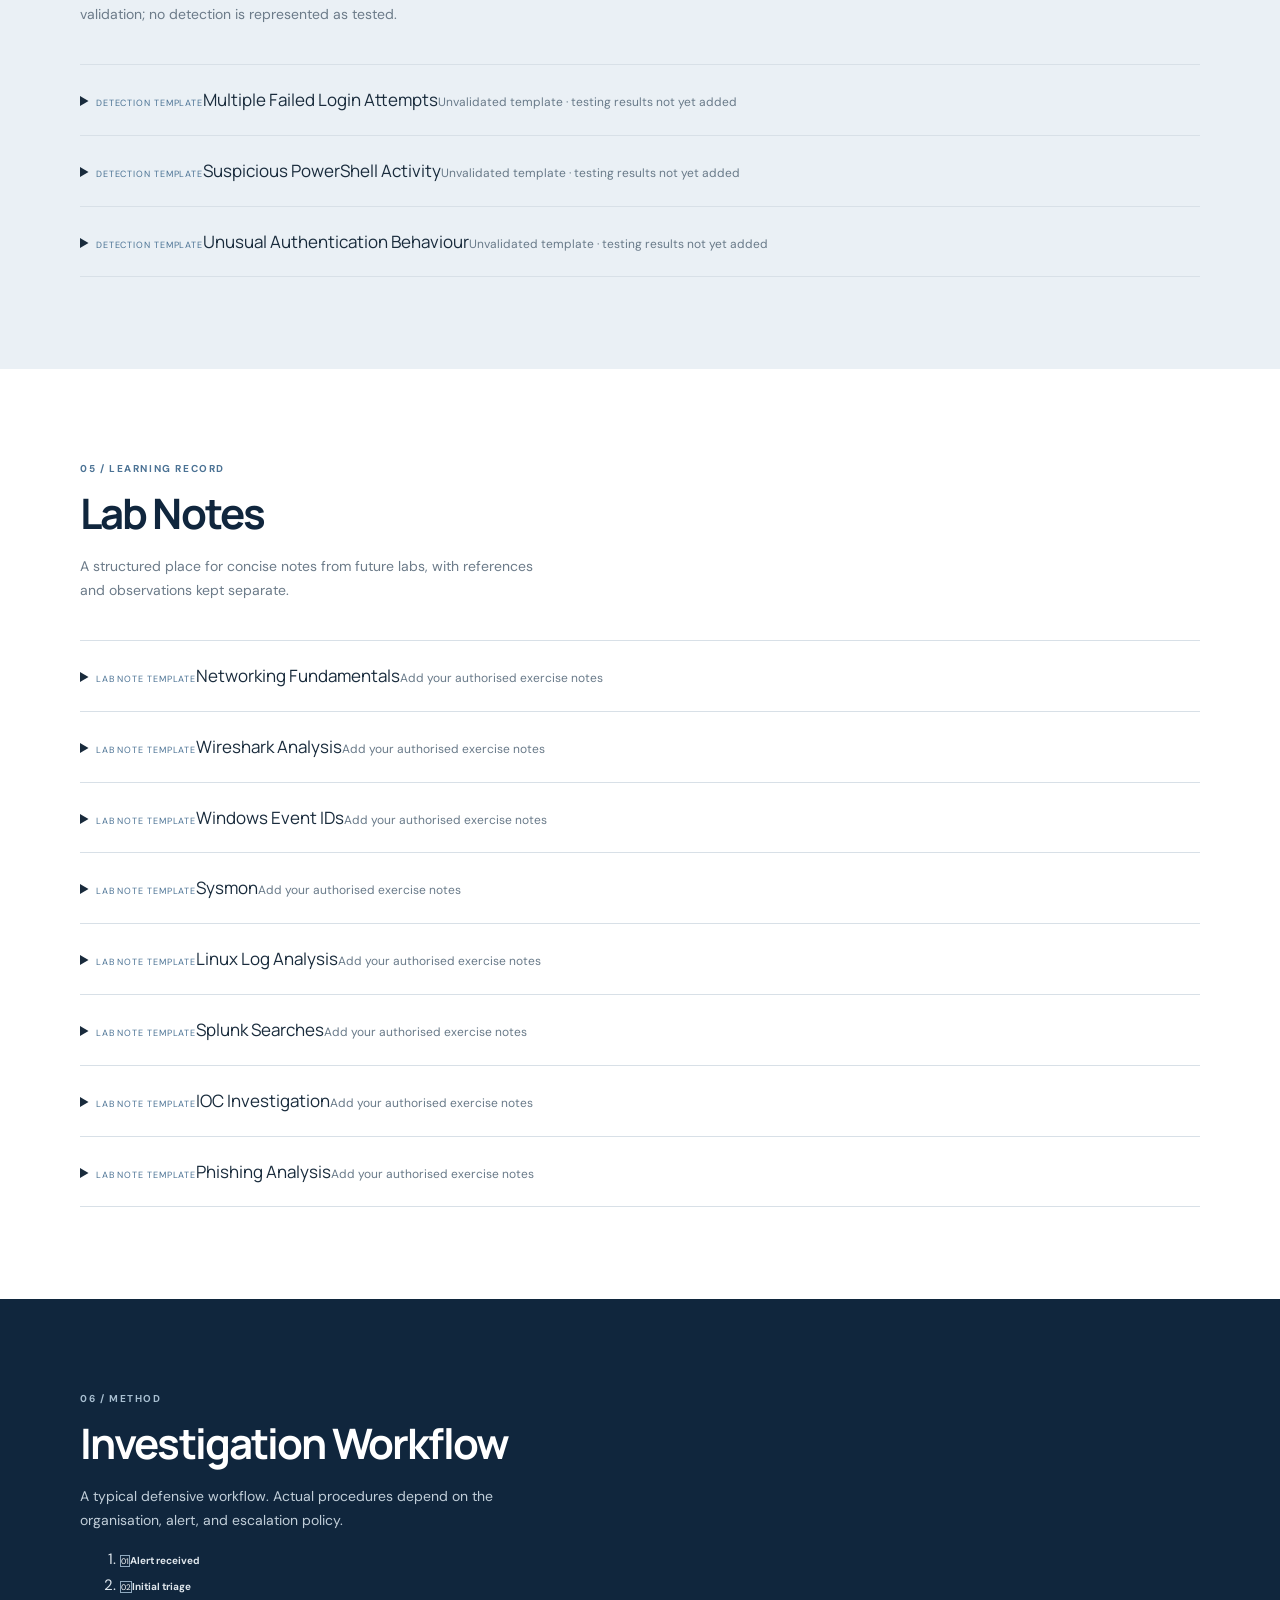
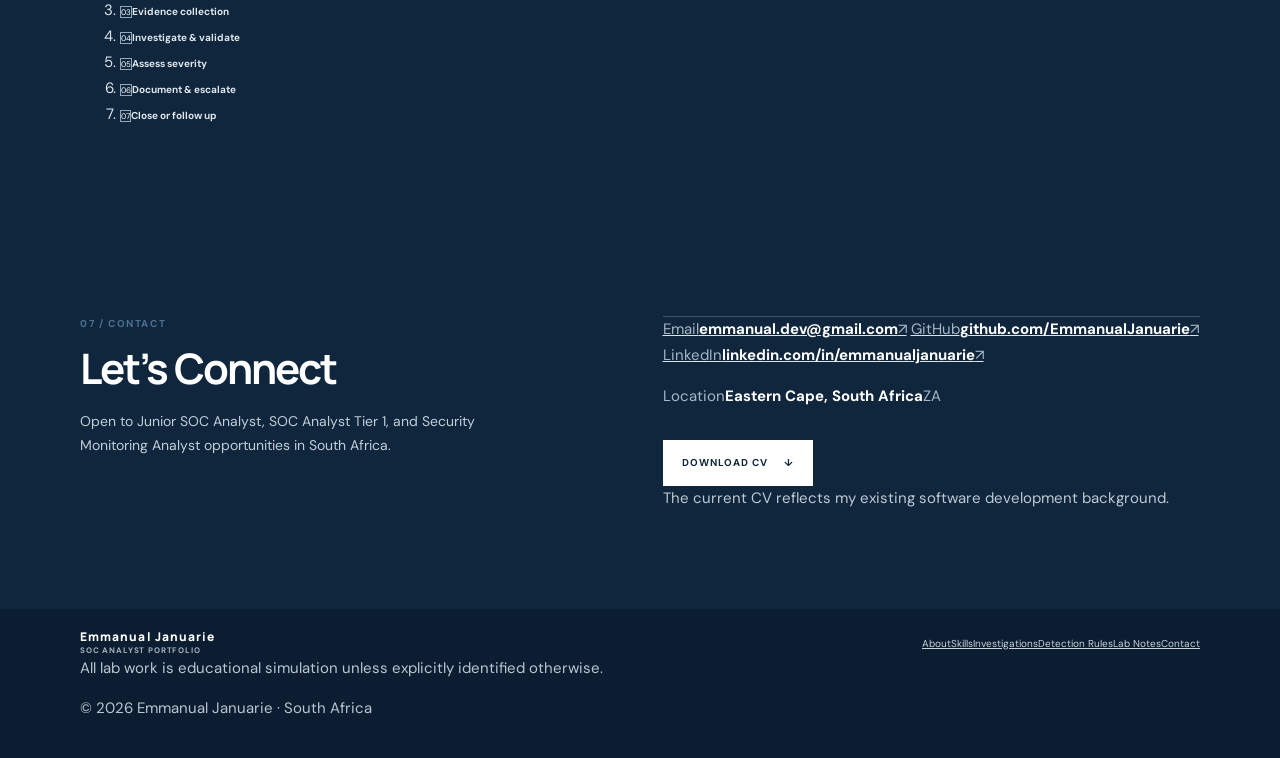
==== commit 5c086c77: "new updates" ====
--- a/index.html
+++ b/index.html
@@ -107,7 +107,7 @@
         <div class="section-heading section-heading-wide">
           <p class="eyebrow">03 / AUTHORISED LAB WORK</p>
           <h2 id="investigations-title">Security Investigations</h2>
-          <p class="section-summary">Three report templates for future authorised exercises. Each is marked incomplete and contains placeholders only—no fabricated logs, results, or conclusions.</p>
+          <p class="section-summary">Investigation briefs link to structured report templates. Each remains clearly marked incomplete until it is supported by your own authorised lab evidence.</p>
         </div>
         <div class="template-grid" id="investigation-list" aria-live="polite"></div>
       </div>
--- a/styles.css
+++ b/styles.css
@@ -257,6 +257,18 @@
 .skill-card p::before { position: absolute; top: .62em; left: 0; width: 4px; height: 4px; background: #8fa9bf; content: ""; }
 .section-deep .section-footnote { color: #c1ced9; }
 .template-grid, .notes-grid { display: block; margin-top: 38px; border-top: 1px solid var(--line); }
+#investigation-list, .investigation-list { display: block; margin-top: 38px; border-top: 1px solid var(--line); }
+.investigation-entry { display: grid; grid-template-columns: 50px minmax(0, 1fr); gap: 17px; padding: 25px 0; border-bottom: 1px solid var(--line); }
+.investigation-index { padding-top: 2px; color: #8090a0; font-family: var(--font-heading); font-size: 12px; font-weight: 700; }
+.investigation-main { min-width: 0; }
+.investigation-label { margin: 0 0 6px; color: var(--accent); font-size: 9px; font-weight: 700; letter-spacing: .13em; }
+.investigation-title { margin: 0 0 7px; color: var(--navy); font-family: var(--font-heading); font-size: 19px; letter-spacing: -.025em; }
+.investigation-summary { max-width: 790px; margin: 0; color: #596978; font-size: 13px; }
+.investigation-actions { display: flex; flex-wrap: wrap; gap: 8px; margin-top: 14px; }
+.investigation-button.button { min-height: 35px; padding: 0 11px; border-color: #b9c8d4; font-size: 9px; letter-spacing: .07em; }
+.investigation-button.button:disabled { border-color: #d8e0e7; background: #f7f8f9; color: #788796; cursor: not-allowed; }
+.investigation-button.button-primary { background: var(--navy); color: white; }
+.investigation-button.button-primary:hover, .investigation-button.button-primary:focus-visible { border-color: var(--accent); background: var(--accent); }
 .disclosure-card { overflow: visible; border: 0; border-bottom: 1px solid var(--line); background: transparent; }
 .disclosure-card[open] { border-color: var(--line); background: transparent; }
 .disclosure-card summary { grid-template-columns: minmax(120px, 220px) minmax(0, 1fr) 24px; gap: 10px 18px; padding: 20px 0; }
@@ -330,4 +342,7 @@
   .contact-row { grid-template-columns: 62px minmax(0, 1fr) 14px; gap: 8px; }
   .footer-main, .footer-bottom { align-items: flex-start; flex-direction: column; }
   .footer-nav { justify-content: flex-start; gap: 13px; }
-}
+  .investigation-entry { grid-template-columns: 30px minmax(0, 1fr); gap: 10px; }
+  .investigation-title { font-size: 17px; }
+  .investigation-actions .investigation-button { flex: 1 1 100%; }
+}
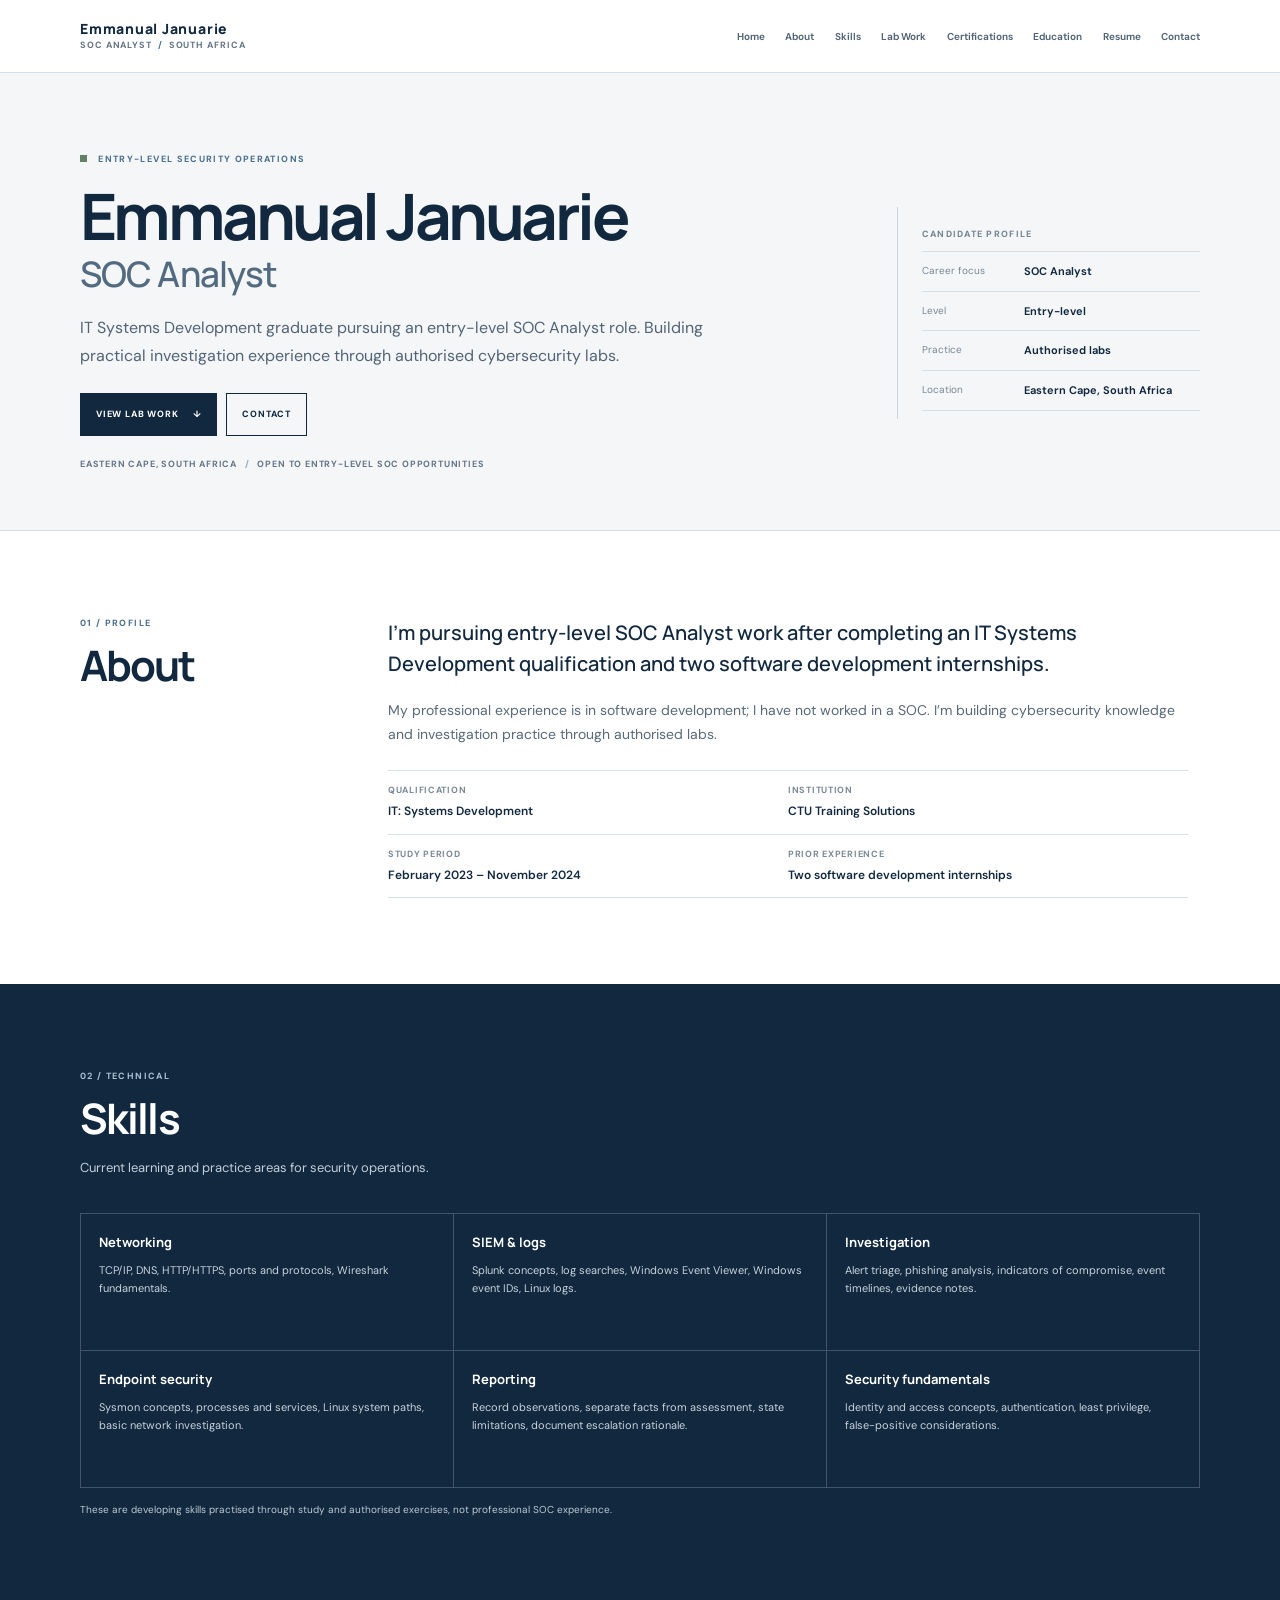
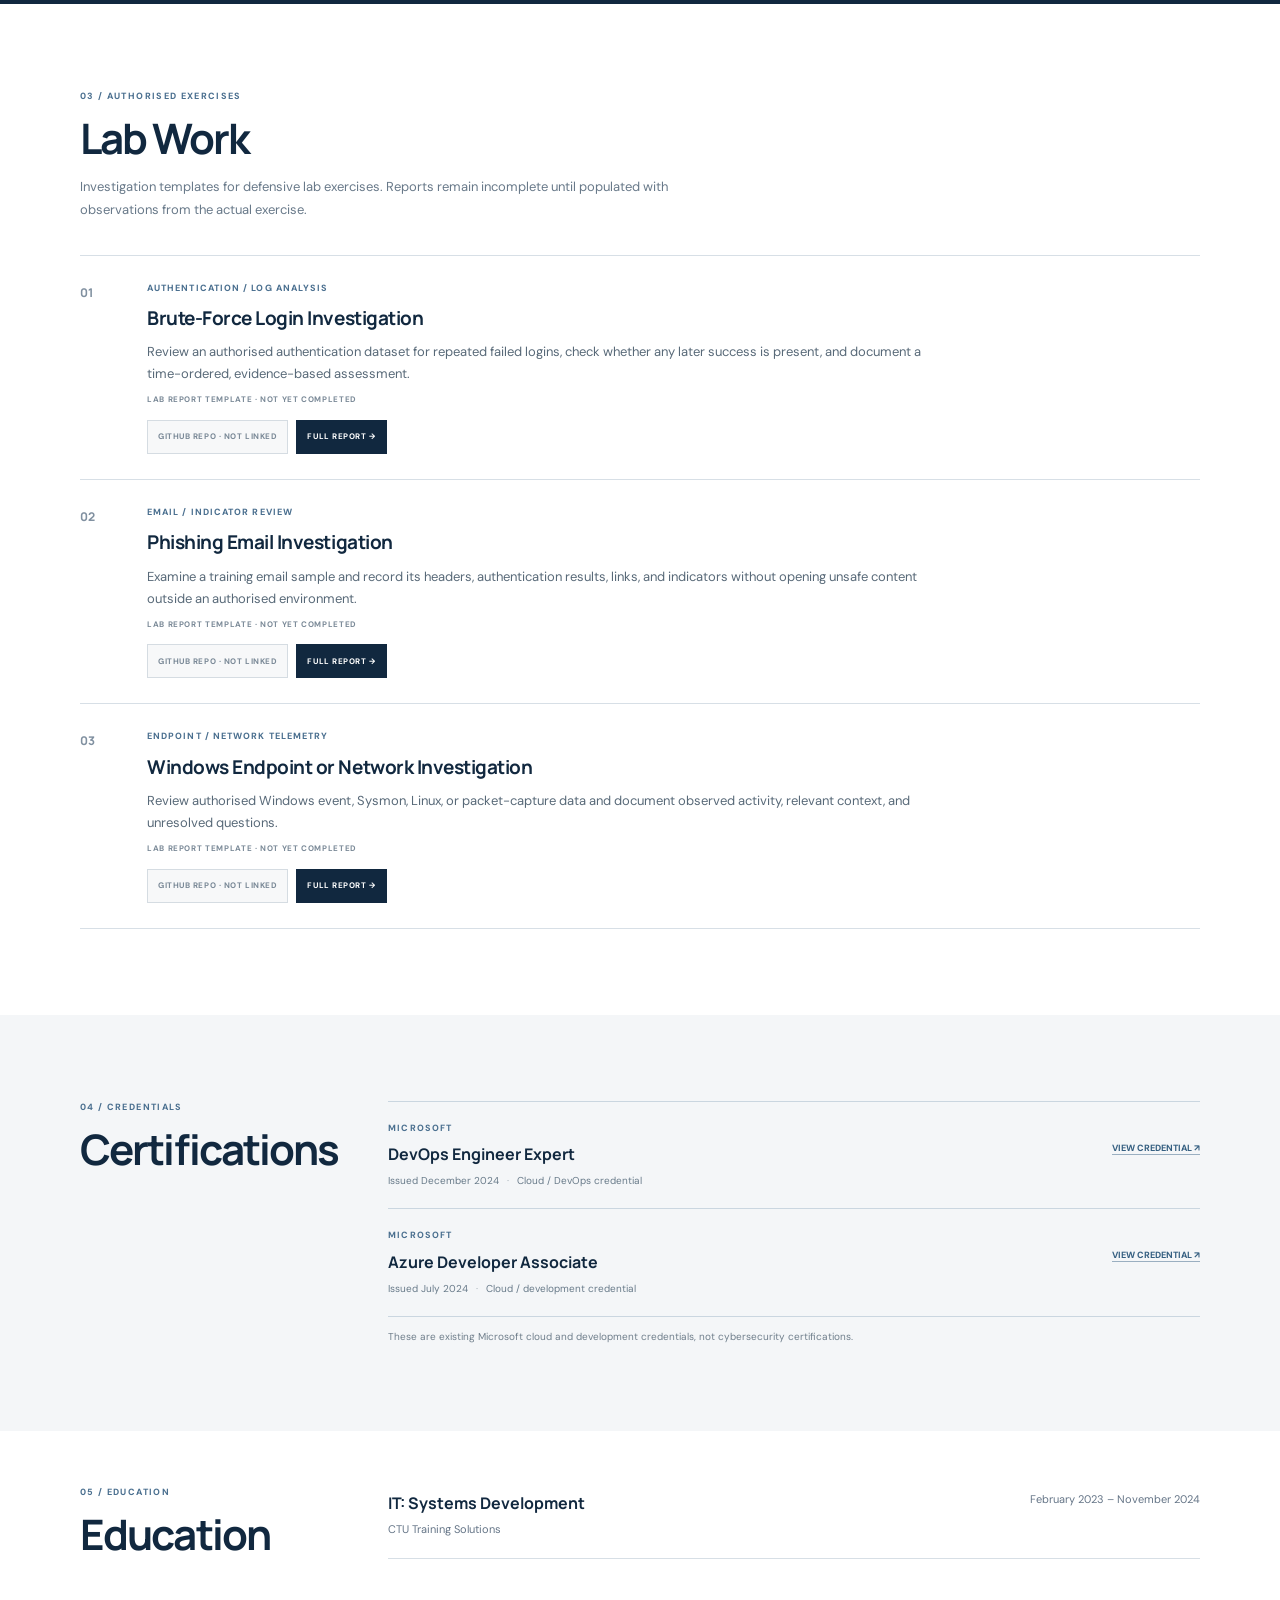
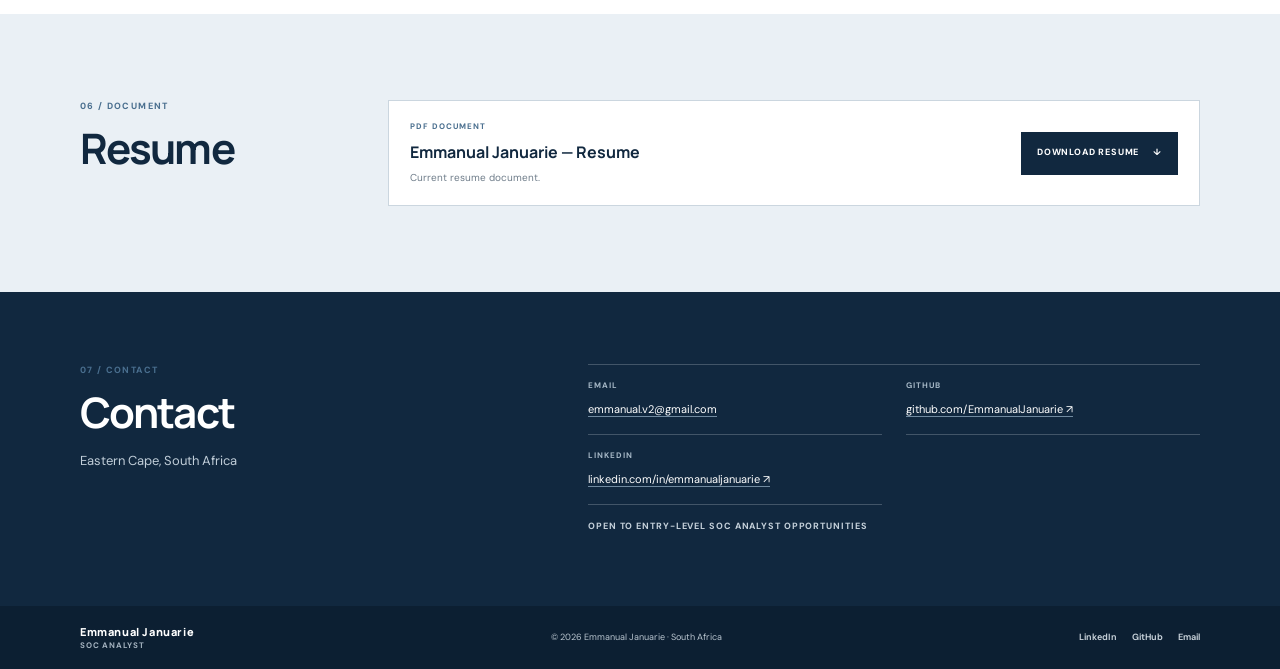
==== commit 3e90f9c5: "new updates" ====
--- a/index.html
+++ b/index.html
@@ -3,23 +3,23 @@
 <head>
   <meta charset="utf-8">
   <meta name="viewport" content="width=device-width, initial-scale=1">
-  <meta name="theme-color" content="#10283F">
-  <meta name="description" content="Emmanual Januarie's entry-level SOC Analyst portfolio: authorised lab templates, security fundamentals, investigation notes, and detection rule templates.">
-  <title>Emmanual Januarie | SOC Analyst Portfolio</title>
+  <meta name="theme-color" content="#11283f">
+  <meta name="description" content="Emmanual Januarie — entry-level SOC Analyst candidate based in Eastern Cape, South Africa.">
+  <title>Emmanual Januarie | SOC Analyst</title>
   <link rel="preconnect" href="https://fonts.googleapis.com">
   <link rel="preconnect" href="https://fonts.gstatic.com" crossorigin>
   <link href="https://fonts.googleapis.com/css2?family=DM+Sans:wght@400;500;600;700&family=Manrope:wght@400;500;600;700;800&display=swap" rel="stylesheet">
   <link rel="stylesheet" href="styles.css">
+  <script src="lab-data.js" defer></script>
   <script src="script.js" defer></script>
 </head>
 <body>
   <a class="skip-link" href="#main">Skip to content</a>
-
   <header class="site-header">
     <div class="container header-inner">
       <a class="brand" href="#home" aria-label="Emmanual Januarie, home">
         <span class="brand-name">Emmanual Januarie</span>
-        <span class="brand-detail">SOC ANALYST PORTFOLIO</span>
+        <span class="brand-detail">SOC ANALYST <span aria-hidden="true">/</span> SOUTH AFRICA</span>
       </a>
       <button class="menu-toggle" type="button" aria-expanded="false" aria-controls="primary-nav" aria-label="Open navigation">
         <span></span><span></span><span></span>
@@ -28,9 +28,10 @@
         <a href="#home">Home</a>
         <a href="#about">About</a>
         <a href="#skills">Skills</a>
-        <a href="#investigations">Investigations</a>
-        <a href="#detections">Detection Rules</a>
-        <a href="#notes">Lab Notes</a>
+        <a href="#lab-work">Lab Work</a>
+        <a href="#certifications">Certifications</a>
+        <a href="#education">Education</a>
+        <a href="#resume">Resume</a>
         <a href="#contact">Contact</a>
       </nav>
     </div>
@@ -38,146 +39,137 @@
 
   <main id="main">
     <section class="hero" id="home" aria-labelledby="hero-title">
-      <div class="container hero-layout">
+      <div class="container hero-grid">
         <div class="hero-copy">
-          <p class="eyebrow">ENTRY-LEVEL CYBERSECURITY <span class="eyebrow-divider">/</span> SOUTH AFRICA</p>
-          <h1 id="hero-title">Emmanual Januarie <span class="title-break">Aspiring SOC Analyst</span></h1>
-          <p class="hero-intro">I’m building foundational skills in alert triage, log analysis, and investigation reporting through authorised defensive labs. I’m seeking a junior SOC or security monitoring role and have not yet worked in a professional SOC.</p>
+          <p class="eyebrow"><span class="status-mark" aria-hidden="true"></span> ENTRY-LEVEL SECURITY OPERATIONS</p>
+          <h1 id="hero-title">Emmanual Januarie<span class="title-break">SOC Analyst</span></h1>
+          <p class="hero-intro">IT Systems Development graduate pursuing an entry-level SOC Analyst role. Building practical investigation experience through authorised cybersecurity labs.</p>
           <div class="hero-actions">
-            <a class="button button-primary" href="#investigations">View My Investigations <span aria-hidden="true">↘</span></a>
-            <a class="button button-secondary" href="#skills">Explore My Skills</a>
-            <a class="button button-quiet" href="https://github.com/EmmanualJanuarie" target="_blank" rel="noopener noreferrer">GitHub Profile <span aria-hidden="true">↗</span></a>
+            <a class="button button-primary" href="#lab-work">View Lab Work <span aria-hidden="true">↓</span></a>
+            <a class="button button-outline" href="#contact">Contact</a>
           </div>
-          <p class="hero-caption">SECURITY MONITORING <span>·</span> LOG ANALYSIS <span>·</span> AUTHORISED LABS</p>
+          <p class="hero-note">EASTERN CAPE, SOUTH AFRICA <span>/</span> OPEN TO ENTRY-LEVEL SOC OPPORTUNITIES</p>
         </div>
-        <aside class="hero-aside" aria-label="Portfolio profile details">
-          <div class="aside-topline"><span>PROFILE</span><span>ZA / 01</span></div>
-          <p class="profile-name">Emmanual Januarie</p>
-          <p class="profile-location">Eastern Cape, South Africa</p>
+        <aside class="hero-aside" aria-label="Candidate details">
+          <p class="aside-label">CANDIDATE PROFILE</p>
           <dl class="profile-facts">
-            <div><dt>Career focus</dt><dd>Security Operations</dd></div>
-            <div><dt>Experience</dt><dd>Entry-level candidate</dd></div>
+            <div><dt>Career focus</dt><dd>SOC Analyst</dd></div>
+            <div><dt>Level</dt><dd>Entry-level</dd></div>
             <div><dt>Practice</dt><dd>Authorised labs</dd></div>
+            <div><dt>Location</dt><dd>Eastern Cape, South Africa</dd></div>
           </dl>
-          <a class="aside-link" href="#contact">Contact details <span aria-hidden="true">→</span></a>
         </aside>
       </div>
-      <div class="hero-bottom-rule" aria-hidden="true"></div>
     </section>
 
-    <section class="section section-surface" id="about" aria-labelledby="about-title">
-      <div class="container section-layout">
+    <section class="section section-light" id="about" aria-labelledby="about-title">
+      <div class="container section-grid">
         <div class="section-heading">
           <p class="eyebrow">01 / PROFILE</p>
           <h2 id="about-title">About</h2>
         </div>
-        <div class="about-content">
-          <p class="lead">I’m working toward an entry-level SOC Analyst role, building the habits needed to examine alerts carefully and explain what the evidence does—and does not—show.</p>
-          <p>I hold an IT: Systems Development qualification from CTU Training Solutions and have completed two software development internships. The detailed role listed here is my Junior Software Developer Intern position at Kore Business Solutions from August to November 2025; it was software development experience, not SOC work. I’m now focusing my learning on networking, Windows and Linux logs, phishing analysis, indicators of compromise, Wireshark, and Splunk through authorised defensive practice.</p>
-          <div class="background-grid" aria-label="Relevant background">
-            <article><span class="meta-label">QUALIFICATION</span><strong>IT: Systems Development</strong><span>CTU Training Solutions · Feb 2023–Nov 2024</span></article>
-            <article><span class="meta-label">PRIOR EXPERIENCE</span><strong>Junior Software Developer Intern</strong><span>Kore Business Solutions · Aug–Nov 2025</span></article>
-          </div>
-          <p class="credential-note"><span class="meta-label">EXISTING CREDENTIALS</span> <a href="https://learn.microsoft.com/api/credentials/share/en-us/EmmanualJanuarie-0471/35E1E9417CEDE322?sharingId=3C00639A1DE75581" target="_blank" rel="noopener noreferrer">Microsoft DevOps Engineer Expert · December 2024</a> <span aria-hidden="true">·</span> <a href="https://learn.microsoft.com/api/credentials/share/en-us/EmmanualJanuarie-0471/957F82BB0A63E8DE?sharingId=3C00639A1DE75581" target="_blank" rel="noopener noreferrer">Azure Developer Associate · July 2024</a> <span class="note-muted">(cloud / developer credentials; not SOC certifications)</span></p>
+        <div class="section-content">
+          <p class="lead">I’m pursuing entry-level SOC Analyst work after completing an IT Systems Development qualification and two software development internships.</p>
+          <p>My professional experience is in software development; I have not worked in a SOC. I’m building cybersecurity knowledge and investigation practice through authorised labs.</p>
+          <dl class="profile-details">
+            <div><dt>Qualification</dt><dd>IT: Systems Development</dd></div>
+            <div><dt>Institution</dt><dd>CTU Training Solutions</dd></div>
+            <div><dt>Study period</dt><dd>February 2023 – November 2024</dd></div>
+            <div><dt>Prior experience</dt><dd>Two software development internships</dd></div>
+          </dl>
         </div>
       </div>
     </section>
 
-    <section class="section section-deep" id="skills" aria-labelledby="skills-title">
+    <section class="section section-navy" id="skills" aria-labelledby="skills-title">
       <div class="container">
-        <div class="section-heading section-heading-wide">
-          <p class="eyebrow">02 / TECHNICAL CAPABILITIES</p>
-          <h2 id="skills-title">Technical Skills</h2>
-          <p class="section-summary">Foundational areas I am currently studying and practising through authorised exercises.</p>
+        <div class="section-heading heading-light">
+          <p class="eyebrow">02 / TECHNICAL</p>
+          <h2 id="skills-title">Skills</h2>
+          <p class="section-summary">Current learning and practice areas for security operations.</p>
         </div>
         <div class="skills-grid">
-          <article class="skill-card"><span class="skill-index">01</span><h3>Networking</h3><p>TCP/IP · DNS · HTTP/HTTPS · Ports &amp; protocols · Wireshark</p></article>
-          <article class="skill-card"><span class="skill-index">02</span><h3>SIEM</h3><p>Splunk concepts · Log searches · Alert investigation · Basic detection logic</p></article>
-          <article class="skill-card"><span class="skill-index">03</span><h3>Windows Security</h3><p>Event Viewer · Windows event IDs · Sysmon concepts · Processes &amp; services · Persistence concepts</p></article>
-          <article class="skill-card"><span class="skill-index">04</span><h3>Linux Security</h3><p>System logs · Key system paths · Cron concepts · Network investigation fundamentals</p></article>
-          <article class="skill-card"><span class="skill-index">05</span><h3>Threat Investigation</h3><p>Phishing analysis · IOCs · Suspicious domains and IPs · Initial triage</p></article>
-          <article class="skill-card"><span class="skill-index">06</span><h3>Incident Response</h3><p>Evidence collection · Timelines · Severity rationale · Reporting &amp; escalation</p></article>
+          <article class="skill-group"><h3>Networking</h3><p>TCP/IP, DNS, HTTP/HTTPS, ports and protocols, Wireshark fundamentals.</p></article>
+          <article class="skill-group"><h3>SIEM &amp; logs</h3><p>Splunk concepts, log searches, Windows Event Viewer, Windows event IDs, Linux logs.</p></article>
+          <article class="skill-group"><h3>Investigation</h3><p>Alert triage, phishing analysis, indicators of compromise, event timelines, evidence notes.</p></article>
+          <article class="skill-group"><h3>Endpoint security</h3><p>Sysmon concepts, processes and services, Linux system paths, basic network investigation.</p></article>
+          <article class="skill-group"><h3>Reporting</h3><p>Record observations, separate facts from assessment, state limitations, document escalation rationale.</p></article>
+          <article class="skill-group"><h3>Security fundamentals</h3><p>Identity and access concepts, authentication, least privilege, false-positive considerations.</p></article>
         </div>
-        <p class="section-footnote">Tools and techniques are listed as learning areas until supported by completed lab evidence.</p>
+        <p class="section-footnote">These are developing skills practised through study and authorised exercises, not professional SOC experience.</p>
       </div>
     </section>
 
-    <section class="section section-surface" id="investigations" aria-labelledby="investigations-title">
+    <section class="section section-light" id="lab-work" aria-labelledby="labs-title">
       <div class="container">
         <div class="section-heading section-heading-wide">
-          <p class="eyebrow">03 / AUTHORISED LAB WORK</p>
-          <h2 id="investigations-title">Security Investigations</h2>
-          <p class="section-summary">Investigation briefs link to structured report templates. Each remains clearly marked incomplete until it is supported by your own authorised lab evidence.</p>
+          <p class="eyebrow">03 / AUTHORISED EXERCISES</p>
+          <h2 id="labs-title">Lab Work</h2>
+          <p class="section-summary">Investigation templates for defensive lab exercises. Reports remain incomplete until populated with observations from the actual exercise.</p>
         </div>
-        <div class="template-grid" id="investigation-list" aria-live="polite"></div>
+        <div class="lab-list" id="lab-list" aria-live="polite"></div>
       </div>
     </section>
 
-    <section class="section section-tint" id="detections" aria-labelledby="detections-title">
-      <div class="container">
-        <div class="section-heading section-heading-wide">
-          <p class="eyebrow">04 / SIEM PRACTICE</p>
-          <h2 id="detections-title">Detection Rules</h2>
-          <p class="section-summary">Rule documentation templates only. Query placeholders require validation; no detection is represented as tested.</p>
+    <section class="section section-paper" id="certifications" aria-labelledby="certifications-title">
+      <div class="container section-grid">
+        <div class="section-heading">
+          <p class="eyebrow">04 / CREDENTIALS</p>
+          <h2 id="certifications-title">Certifications</h2>
         </div>
-        <div class="template-grid detection-grid" id="detection-list" aria-live="polite"></div>
+        <div class="credential-list">
+          <article class="credential">
+            <div><p class="credential-org">MICROSOFT</p><h3>DevOps Engineer Expert</h3><p class="credential-meta">Issued December 2024 <span>·</span> Cloud / DevOps credential</p></div>
+            <a class="credential-link" href="https://learn.microsoft.com/api/credentials/share/en-us/EmmanualJanuarie-0471/35E1E9417CEDE322?sharingId=3C00639A1DE75581" target="_blank" rel="noopener noreferrer">View credential <span aria-hidden="true">↗</span></a>
+          </article>
+          <article class="credential">
+            <div><p class="credential-org">MICROSOFT</p><h3>Azure Developer Associate</h3><p class="credential-meta">Issued July 2024 <span>·</span> Cloud / development credential</p></div>
+            <a class="credential-link" href="https://learn.microsoft.com/api/credentials/share/en-us/EmmanualJanuarie-0471/957F82BB0A63E8DE?sharingId=3C00639A1DE75581" target="_blank" rel="noopener noreferrer">View credential <span aria-hidden="true">↗</span></a>
+          </article>
+          <p class="credential-note">These are existing Microsoft cloud and development credentials, not cybersecurity certifications.</p>
+        </div>
       </div>
     </section>
 
-    <section class="section section-surface" id="notes" aria-labelledby="notes-title">
-      <div class="container">
-        <div class="section-heading section-heading-wide">
-          <p class="eyebrow">05 / LEARNING RECORD</p>
-          <h2 id="notes-title">Lab Notes</h2>
-          <p class="section-summary">A structured place for concise notes from future labs, with references and observations kept separate.</p>
-        </div>
-        <div class="notes-grid" id="notes-list" aria-live="polite"></div>
+    <section class="section section-light section-compact" id="education" aria-labelledby="education-title">
+      <div class="container section-grid">
+        <div class="section-heading"><p class="eyebrow">05 / EDUCATION</p><h2 id="education-title">Education</h2></div>
+        <article class="education-entry">
+          <div><h3>IT: Systems Development</h3><p>CTU Training Solutions</p></div>
+          <p class="education-date">February 2023 – November 2024</p>
+        </article>
       </div>
     </section>
 
-    <section class="section section-deep workflow-section" id="workflow" aria-labelledby="workflow-title">
-      <div class="container">
-        <div class="section-heading section-heading-wide">
-          <p class="eyebrow">06 / METHOD</p>
-          <h2 id="workflow-title">Investigation Workflow</h2>
-          <p class="section-summary">A typical defensive workflow. Actual procedures depend on the organisation, alert, and escalation policy.</p>
+    <section class="section section-bluewash" id="resume" aria-labelledby="resume-title">
+      <div class="container section-grid">
+        <div class="section-heading"><p class="eyebrow">06 / DOCUMENT</p><h2 id="resume-title">Resume</h2></div>
+        <div class="resume-document">
+          <div><p class="document-label">PDF DOCUMENT</p><h3>Emmanual Januarie — Resume</h3><p class="document-note">Current resume document.</p></div>
+          <a class="button button-primary" href="documents/emmanual-januarie-resume.pdf" download="Emmanual-Januarie-Resume.pdf">Download Resume <span aria-hidden="true">↓</span></a>
         </div>
-        <ol class="workflow-list">
-          <li><span>01</span><strong>Alert received</strong></li>
-          <li><span>02</span><strong>Initial triage</strong></li>
-          <li><span>03</span><strong>Evidence collection</strong></li>
-          <li><span>04</span><strong>Investigate &amp; validate</strong></li>
-          <li><span>05</span><strong>Assess severity</strong></li>
-          <li><span>06</span><strong>Document &amp; escalate</strong></li>
-          <li><span>07</span><strong>Close or follow up</strong></li>
-        </ol>
       </div>
     </section>
 
     <section class="section contact-section" id="contact" aria-labelledby="contact-title">
-      <div class="container contact-layout">
-        <div class="section-heading">
-          <p class="eyebrow">07 / CONTACT</p>
-          <h2 id="contact-title">Let’s Connect</h2>
-          <p class="section-summary">Open to Junior SOC Analyst, SOC Analyst Tier 1, and Security Monitoring Analyst opportunities in South Africa.</p>
-        </div>
-        <div class="contact-panel">
-          <a class="contact-row" href="mailto:emmanual.dev@gmail.com"><span>Email</span><strong>emmanual.dev@gmail.com</strong><span aria-hidden="true">↗</span></a>
-          <a class="contact-row" href="https://github.com/EmmanualJanuarie" target="_blank" rel="noopener noreferrer"><span>GitHub</span><strong>github.com/EmmanualJanuarie</strong><span aria-hidden="true">↗</span></a>
-          <a class="contact-row" href="https://www.linkedin.com/in/emmanualjanuarie/" target="_blank" rel="noopener noreferrer"><span>LinkedIn</span><strong>linkedin.com/in/emmanualjanuarie</strong><span aria-hidden="true">↗</span></a>
-          <div class="contact-row contact-location"><span>Location</span><strong>Eastern Cape, South Africa</strong><span aria-hidden="true">ZA</span></div>
-          <div class="contact-actions"><a class="button button-primary" href="documents/emmanual-januarie-resume.pdf" download="Emmanual-Januarie-Resume.pdf">Download CV <span aria-hidden="true">↓</span></a><p>The current CV reflects my existing software development background.</p></div>
+      <div class="container contact-grid">
+        <div class="section-heading heading-light"><p class="eyebrow">07 / CONTACT</p><h2 id="contact-title">Contact</h2><p class="section-summary">Eastern Cape, South Africa</p></div>
+        <div class="contact-details">
+          <div><p class="contact-label">EMAIL</p><a href="mailto:emmanual.v2@gmail.com">emmanual.v2@gmail.com</a></div>
+          <div><p class="contact-label">GITHUB</p><a href="https://github.com/EmmanualJanuarie" target="_blank" rel="noopener noreferrer">github.com/EmmanualJanuarie <span aria-hidden="true">↗</span></a></div>
+          <div><p class="contact-label">LINKEDIN</p><a href="https://www.linkedin.com/in/emmanualjanuarie/" target="_blank" rel="noopener noreferrer">linkedin.com/in/emmanualjanuarie <span aria-hidden="true">↗</span></a></div>
+          <p class="contact-availability">OPEN TO ENTRY-LEVEL SOC ANALYST OPPORTUNITIES</p>
         </div>
       </div>
     </section>
   </main>
 
   <footer class="site-footer">
-    <div class="container footer-main">
-      <a class="brand footer-brand" href="#home"><span class="brand-name">Emmanual Januarie</span><span class="brand-detail">SOC ANALYST PORTFOLIO</span></a>
-      <nav class="footer-nav" aria-label="Footer navigation"><a href="#about">About</a><a href="#skills">Skills</a><a href="#investigations">Investigations</a><a href="#detections">Detection Rules</a><a href="#notes">Lab Notes</a><a href="#contact">Contact</a></nav>
+    <div class="container footer-inner">
+      <a class="brand footer-brand" href="#home"><span class="brand-name">Emmanual Januarie</span><span class="brand-detail">SOC ANALYST</span></a>
+      <p>© <span id="current-year">2026</span> Emmanual Januarie · South Africa</p>
+      <div class="footer-links"><a href="https://www.linkedin.com/in/emmanualjanuarie/" target="_blank" rel="noopener noreferrer">LinkedIn</a><a href="https://github.com/EmmanualJanuarie" target="_blank" rel="noopener noreferrer">GitHub</a><a href="mailto:emmanual.v2@gmail.com">Email</a></div>
     </div>
-    <div class="container footer-bottom"><p>All lab work is educational simulation unless explicitly identified otherwise.</p><p>© <span id="current-year">2026</span> Emmanual Januarie · South Africa</p></div>
   </footer>
 </body>
 </html>
--- a/styles.css
+++ b/styles.css
@@ -1,348 +1,192 @@
 :root {
   color-scheme: light;
-  --navy: #10263d;
-  --navy-deep: #0b1d30;
-  --ink: #192b3c;
-  --muted: #637284;
-  --line: #d8e0e7;
-  --paper: #ffffff;
+  --navy: #11283f;
+  --navy-deep: #0c1f32;
+  --ink: #1d2d3b;
+  --muted: #647484;
+  --line: #d7dfe6;
+  --paper: #fff;
   --off-white: #f4f6f8;
   --blue-wash: #eaf0f5;
-  --accent: #4b7294;
-  --font-body: "DM Sans", "Segoe UI", sans-serif;
-  --font-heading: "Manrope", "Segoe UI", sans-serif;
+  --accent: #4a6f8f;
+  --body-font: "DM Sans", "Segoe UI", Arial, sans-serif;
+  --heading-font: "Manrope", "Segoe UI", Arial, sans-serif;
   --content-width: 1120px;
 }
 
 *, *::before, *::after { box-sizing: border-box; }
 html { scroll-behavior: smooth; scroll-padding-top: 82px; }
-body { margin: 0; background: var(--paper); color: var(--ink); font-family: var(--font-body); font-size: 15px; line-height: 1.72; -webkit-font-smoothing: antialiased; }
+body { margin: 0; background: var(--paper); color: var(--ink); font: 15px/1.7 var(--body-font); -webkit-font-smoothing: antialiased; }
 a { color: inherit; }
-button, a { -webkit-tap-highlight-color: transparent; }
 button { font: inherit; }
 .container { width: min(var(--content-width), calc(100% - 64px)); margin-inline: auto; }
-.skip-link { position: absolute; z-index: 20; top: 8px; left: 8px; padding: 10px 14px; transform: translateY(-150%); background: white; color: var(--navy); }
+.skip-link { position: fixed; z-index: 100; top: 8px; left: 8px; padding: 9px 13px; transform: translateY(-160%); background: var(--navy); color: #fff; font-weight: 700; }
 .skip-link:focus { transform: translateY(0); }
 
-.site-header { position: sticky; z-index: 10; top: 0; background: rgba(255,255,255,.98); border-bottom: 1px solid var(--line); }
-.header-inner { min-height: 76px; display: flex; align-items: center; justify-content: space-between; gap: 28px; }
-.brand { display: inline-flex; flex-direction: column; gap: 2px; text-decoration: none; line-height: 1.2; }
-.brand-name { color: var(--navy); font-family: var(--font-heading); font-size: 15px; font-weight: 800; letter-spacing: .09em; }
-.brand-detail { color: var(--muted); font-size: 9px; font-weight: 700; letter-spacing: .105em; }
-.brand-detail i { padding-inline: 2px; color: var(--accent); font-style: normal; }
-.primary-nav { display: flex; align-items: center; gap: clamp(15px, 2.1vw, 30px); }
-.primary-nav a { color: #46596b; font-size: 12px; font-weight: 600; text-decoration: none; transition: color .15s ease; }
-.primary-nav a:hover, .primary-nav a:focus-visible { color: var(--accent); }
-.menu-toggle { display: none; width: 42px; height: 42px; padding: 11px; border: 1px solid var(--line); border-radius: 0; background: white; cursor: pointer; }
+.site-header { position: sticky; z-index: 20; top: 0; border-bottom: 1px solid var(--line); background: rgba(255,255,255,.98); }
+.header-inner { min-height: 72px; display: flex; align-items: center; justify-content: space-between; gap: 25px; }
+.brand { display: inline-flex; flex-direction: column; gap: 2px; text-decoration: none; line-height: 1.2; white-space: nowrap; }
+.brand-name { color: var(--navy); font-family: var(--heading-font); font-size: 14px; font-weight: 800; letter-spacing: .055em; }
+.brand-detail { color: var(--muted); font-size: 9px; font-weight: 700; letter-spacing: .1em; }
+.brand-detail span { padding-inline: 3px; color: var(--accent); }
+.primary-nav { display: flex; align-items: center; gap: clamp(11px, 1.6vw, 21px); }
+.primary-nav a, .footer-links a { color: #526477; font-size: 10px; font-weight: 650; text-decoration: none; }
+.primary-nav a:hover, .primary-nav a:focus-visible, .footer-links a:hover, .footer-links a:focus-visible { color: var(--accent); }
+.menu-toggle { display: none; width: 40px; height: 40px; padding: 9px; border: 1px solid var(--line); background: #fff; cursor: pointer; }
 .menu-toggle span { display: block; height: 2px; margin: 4px 0; background: var(--navy); }
 
-.section { padding: 92px 0; }
-.hero { padding: 77px 0 64px; background: var(--off-white); border-bottom: 1px solid var(--line); }
-.hero-grid { display: grid; grid-template-columns: minmax(0, 1.7fr) minmax(245px, .72fr); gap: clamp(48px, 9vw, 128px); align-items: center; }
-.eyebrow { margin: 0 0 16px; color: var(--accent); font-size: 10px; font-weight: 700; letter-spacing: .16em; line-height: 1.5; text-transform: uppercase; }
-.status-mark { display: inline-block; width: 7px; height: 7px; margin: 0 8px 1px 0; background: #5b7e5e; }
+.hero { padding: clamp(55px, 7vw, 80px) 0 58px; border-bottom: 1px solid var(--line); background: var(--off-white); }
+.hero-grid { display: grid; grid-template-columns: minmax(0, 1.65fr) minmax(250px, .7fr); gap: clamp(42px, 8vw, 110px); align-items: center; }
+.eyebrow { margin: 0 0 14px; color: var(--accent); font-size: 9px; font-weight: 750; letter-spacing: .15em; line-height: 1.55; text-transform: uppercase; }
+.status-mark { display: inline-block; width: 7px; height: 7px; margin-right: 8px; background: #638167; }
 h1, h2, h3, p { margin-top: 0; }
-h1, h2, h3 { color: var(--navy); font-family: var(--font-heading); }
-h1 { max-width: 760px; margin-bottom: 20px; font-size: clamp(36px, 5.1vw, 62px); font-weight: 700; letter-spacing: -.055em; line-height: 1.12; }
-.title-break { display: block; color: #526b81; font-weight: 500; }
-.hero-intro { max-width: 690px; margin-bottom: 25px; color: #536476; font-size: 16px; line-height: 1.8; }
-.button-row { display: flex; flex-wrap: wrap; gap: 10px; }
-.button { display: inline-flex; min-height: 46px; align-items: center; justify-content: center; gap: 20px; padding: 0 18px; border: 1px solid var(--navy); border-radius: 0; font-size: 10px; font-weight: 700; letter-spacing: .1em; text-decoration: none; text-transform: uppercase; transition: background-color .15s ease, color .15s ease; }
-.button-primary { background: var(--navy); color: white; }
-.button-primary:hover, .button-primary:focus-visible { background: var(--accent); border-color: var(--accent); }
+h1, h2, h3 { color: var(--navy); font-family: var(--heading-font); }
+h1 { max-width: 780px; margin-bottom: 17px; font-size: clamp(39px, 5.3vw, 64px); font-weight: 700; letter-spacing: -.055em; line-height: 1.1; }
+.title-break { display: block; color: #526b81; font-size: .55em; font-weight: 550; letter-spacing: -.025em; line-height: 1.3; }
+.hero-intro { max-width: 680px; margin-bottom: 23px; color: #536476; font-size: 16px; line-height: 1.75; }
+.hero-actions { display: flex; flex-wrap: wrap; gap: 9px; }
+.button { display: inline-flex; min-height: 43px; align-items: center; justify-content: center; gap: 14px; padding: 0 15px; border: 1px solid var(--navy); border-radius: 0; font-size: 9px; font-weight: 750; letter-spacing: .09em; text-decoration: none; text-transform: uppercase; transition: background-color .15s ease, border-color .15s ease, color .15s ease; }
+.button-primary { background: var(--navy); color: #fff; }
+.button-primary:hover, .button-primary:focus-visible { border-color: var(--accent); background: var(--accent); }
 .button-outline { background: transparent; color: var(--navy); }
-.button-outline:hover, .button-outline:focus-visible { background: white; }
-.hero-note { margin: 24px 0 0; color: #647587; font-size: 10px; font-weight: 700; letter-spacing: .07em; line-height: 1.9; text-transform: uppercase; }
-.hero-note span { padding: 0 6px; color: #a0acb6; }
-.hero-aside { align-self: stretch; padding: 23px 0 0 24px; border-left: 1px solid #ccd6df; }
-.aside-label, .contact-label { margin-bottom: 13px; color: #718294; font-size: 9px; font-weight: 700; letter-spacing: .15em; }
-.aside-rule { height: 1px; margin-bottom: 7px; background: #d6dee5; }
-.profile-facts { margin: 0; }
-.profile-facts div { display: grid; grid-template-columns: 82px 1fr; gap: 10px; padding: 12px 0; border-bottom: 1px solid #dfe5ea; }
-.profile-facts dt { color: #798796; font-size: 11px; }
-.profile-facts dd { margin: 0; color: var(--navy); font-size: 12px; font-weight: 600; }
-.placeholder-note, .section-footnote { margin: 14px 0 0; color: #788796; font-size: 11px; }
+.button-outline:hover, .button-outline:focus-visible { background: #fff; }
+.hero-note { margin: 21px 0 0; color: #657587; font-size: 9px; font-weight: 700; letter-spacing: .09em; }
+.hero-note span { padding-inline: 5px; color: #9ba8b3; }
+.hero-aside { padding: 20px 0 8px 24px; border-left: 1px solid #cbd5de; }
+.aside-label { margin-bottom: 9px; color: #748495; font-size: 9px; font-weight: 750; letter-spacing: .14em; }
+.profile-facts { margin: 0; border-top: 1px solid var(--line); }
+.profile-facts div { display: grid; grid-template-columns: 90px minmax(0, 1fr); gap: 12px; padding: 10px 0; border-bottom: 1px solid var(--line); }
+.profile-facts dt { color: #798796; font-size: 10px; }
+.profile-facts dd { margin: 0; color: var(--navy); font-size: 11px; font-weight: 650; }
 
+.section { padding: clamp(58px, 7.2vw, 86px) 0; }
 .section-light { background: var(--paper); }
-.section-muted { background: var(--off-white); }
+.section-paper { background: var(--off-white); }
 .section-bluewash { background: var(--blue-wash); }
 .section-navy { background: var(--navy); color: #dce4eb; }
-.section-grid { display: grid; grid-template-columns: 245px minmax(0, 1fr); gap: clamp(40px, 8vw, 112px); }
-.section-heading { max-width: 440px; }
-.section-heading .eyebrow { margin-bottom: 12px; }
-h2 { margin-bottom: 0; font-size: clamp(30px, 3.5vw, 42px); font-weight: 700; letter-spacing: -.045em; line-height: 1.2; }
-.heading-light h2 { color: white; }
-.section-summary { max-width: 480px; margin: 15px 0 0; color: #6c7b89; font-size: 14px; }
+.section-grid { display: grid; grid-template-columns: 220px minmax(0, 1fr); gap: clamp(35px, 7vw, 88px); }
+.section-heading { max-width: 450px; }
+.section-heading-wide { max-width: 760px; }
+.section-heading .eyebrow { margin-bottom: 10px; }
+h2 { margin-bottom: 0; font-size: clamp(29px, 3.7vw, 42px); font-weight: 700; letter-spacing: -.045em; line-height: 1.18; }
+.heading-light h2 { color: #fff; }
+.section-summary { max-width: 660px; margin: 13px 0 0; color: #687989; font-size: 13px; }
 .heading-light .section-summary { color: #c1ced9; }
-.section-content { max-width: 760px; }
-.section-content > p { color: #5a6978; }
-.lead { color: var(--navy) !important; font-family: var(--font-heading); font-size: 20px; font-weight: 500; line-height: 1.55; }
-.focus-block { margin-top: 31px; padding-top: 21px; border-top: 1px solid var(--line); }
-.focus-block h3 { margin-bottom: 14px; font-size: 12px; letter-spacing: .03em; }
-.focus-list { display: grid; grid-template-columns: repeat(3, minmax(0, 1fr)); gap: 0; margin: 0; padding: 0; list-style: none; }
-.focus-list li { min-height: 44px; display: flex; align-items: center; padding: 8px 12px 8px 0; border-bottom: 1px solid #e5e9ed; color: #405367; font-size: 12px; }
+.section-content { max-width: 800px; }
+.section-content > p { color: #586978; font-size: 14px; }
+.lead { color: var(--navy) !important; font-family: var(--heading-font); font-size: clamp(17px, 1.9vw, 20px) !important; font-weight: 550; line-height: 1.55; }
+.profile-details { display: grid; grid-template-columns: repeat(2, minmax(0, 1fr)); margin: 23px 0 0; border-top: 1px solid var(--line); }
+.profile-details div { padding: 12px 16px 12px 0; border-bottom: 1px solid var(--line); }
+.profile-details dt { margin-bottom: 3px; color: #7a8997; font-size: 9px; font-weight: 700; letter-spacing: .08em; text-transform: uppercase; }
+.profile-details dd { margin: 0; color: var(--navy); font-size: 12px; font-weight: 600; }
 
-.skills-grid { display: grid; grid-template-columns: repeat(5, minmax(0, 1fr)); margin-top: 43px; border-top: 1px solid rgba(220,228,235,.24); border-left: 1px solid rgba(220,228,235,.24); }
-.skill-group { min-height: 245px; padding: 23px 18px; border-right: 1px solid rgba(220,228,235,.24); border-bottom: 1px solid rgba(220,228,235,.24); }
-.skill-group h3 { margin-bottom: 18px; color: white; font-size: 14px; }
-.skill-group ul { margin: 0; padding: 0; list-style: none; }
-.skill-group li { position: relative; margin: 0 0 10px; padding-left: 12px; color: #c7d2dc; font-size: 11px; line-height: 1.45; }
-.skill-group li::before { position: absolute; top: .62em; left: 0; width: 4px; height: 4px; background: #8fa9bf; content: ""; }
+.skills-grid { display: grid; grid-template-columns: repeat(3, minmax(0, 1fr)); margin-top: 34px; border-top: 1px solid rgba(220,228,235,.24); border-left: 1px solid rgba(220,228,235,.24); }
+.skill-group { min-height: 137px; padding: 17px 18px; border-right: 1px solid rgba(220,228,235,.24); border-bottom: 1px solid rgba(220,228,235,.24); }
+.skill-group h3 { margin-bottom: 8px; color: #fff; font-size: 13px; }
+.skill-group p { margin: 0; color: #c7d2dc; font-size: 11px; line-height: 1.65; }
 .section-navy .eyebrow { color: #a8bfd1; }
+.section-footnote { margin: 13px 0 0; color: #bdc9d3; font-size: 10px; }
 
-.projects-list { margin-top: 38px; border-top: 1px solid var(--line); }
-.project { display: grid; grid-template-columns: 50px minmax(0, 1fr); gap: 17px; padding: 27px 0; border-bottom: 1px solid var(--line); }
-.project-featured { padding-top: 32px; padding-bottom: 32px; }
-.project-index { padding-top: 2px; color: #8090a0; font-family: var(--font-heading); font-size: 12px; font-weight: 700; }
-.project-type { display: flex; flex-wrap: wrap; align-items: center; gap: 11px; margin: 0 0 7px; color: var(--accent); font-size: 9px; font-weight: 700; letter-spacing: .13em; }
-.project-period { margin-left: auto; color: #788897; font-size: 9px; font-weight: 600; letter-spacing: .06em; white-space: nowrap; }
-.tag { padding: 2px 6px; border: 1px solid #d5dfe7; color: #788897; font-size: 8px; letter-spacing: .08em; }
-.project h3 { margin-bottom: 8px; font-size: 19px; letter-spacing: -.025em; }
-.project-description { max-width: 790px; margin-bottom: 9px; color: #596978; font-size: 13px; }
-.project-outcomes { display: grid; gap: 7px; max-width: 880px; margin: 12px 0 14px; padding: 0; list-style: none; }
-.project-outcomes li { display: grid; grid-template-columns: 82px minmax(0, 1fr); gap: 10px; color: #73808c; font-size: 11px; line-height: 1.65; }
-.project-outcomes strong { color: #405367; font-size: 9px; letter-spacing: .06em; text-transform: uppercase; }
-.tech-list { display: flex; flex-wrap: wrap; gap: 6px; }
-.tech-list span { padding: 3px 7px; border: 1px solid #dbe2e8; color: #52667a; font-size: 10px; }
-.project-link-placeholder { margin: 12px 0 0; color: #788796; font-size: 10px; }
-.project-actions { display: flex; flex-wrap: wrap; gap: 7px; margin-top: 15px; }
-.project-action.button { min-height: 34px; padding: 0 10px; border-color: #cfd9e1; background: transparent; color: #657687; font-size: 9px; letter-spacing: .06em; cursor: not-allowed; opacity: 1; }
-.project-action.button:disabled { color: #657687; }
-.project-action.button:not(:disabled) { border-color: #b9c8d4; background: white; color: var(--navy); cursor: pointer; text-decoration: none; }
-.project-action.button:not(:disabled):hover, .project-action.button:not(:disabled):focus-visible { border-color: var(--navy); background: var(--navy); color: white; }
+.lab-list { margin-top: 34px; border-top: 1px solid var(--line); }
+.lab-entry { display: grid; grid-template-columns: 50px minmax(0, 1fr); gap: 17px; padding: 25px 0; border-bottom: 1px solid var(--line); }
+.lab-number { padding-top: 2px; color: #8090a0; font-family: var(--heading-font); font-size: 12px; font-weight: 750; }
+.lab-entry-content { min-width: 0; }
+.lab-category { margin: 0 0 6px; color: var(--accent); font-size: 9px; font-weight: 750; letter-spacing: .12em; }
+.lab-title { margin: 0 0 7px; font-size: 19px; letter-spacing: -.025em; }
+.lab-summary { max-width: 800px; margin: 0; color: #586978; font-size: 13px; }
+.lab-status { margin: 8px 0 0; color: #7a8997; font-size: 8px; font-weight: 700; letter-spacing: .08em; }
+.lab-actions { display: flex; flex-wrap: wrap; gap: 8px; margin-top: 13px; }
+.lab-button.button { min-height: 34px; padding: 0 10px; border-color: #bcc9d4; font-size: 8px; letter-spacing: .07em; }
+.lab-button.button-primary { border-color: var(--navy); background: var(--navy); color: #fff; }
+.lab-button.button-primary:hover, .lab-button.button-primary:focus-visible { border-color: var(--accent); background: var(--accent); }
+.lab-button-disabled { border-color: #d5dce2 !important; background: #f7f8f9 !important; color: #7a8997 !important; cursor: not-allowed; }
 
 .credential-list { border-top: 1px solid #cad6e0; }
-.credential { display: flex; align-items: flex-start; justify-content: space-between; gap: 24px; padding: 23px 0; border-bottom: 1px solid #cad6e0; }
-.credential-org { margin-bottom: 5px; color: var(--accent); font-size: 9px; font-weight: 700; letter-spacing: .13em; }
-.credential h3 { margin-bottom: 6px; font-size: 16px; }
-.credential-meta { margin: 0; color: #687a89; font-size: 11px; }
-.credential-meta span { padding-inline: 5px; }
-.credential-meta .credential-link-slot { padding: 0; color: #788796; font-size: 10px; }
-.credential-meta .credential-link { color: #355f81; font-size: 10px; font-weight: 700; text-decoration: underline; text-decoration-color: #9aafc1; text-underline-offset: 3px; }
-.credential-meta .credential-link:hover, .credential-meta .credential-link:focus-visible { color: var(--navy); text-decoration-color: var(--navy); }
-.credential-status { margin-top: 3px; padding: 3px 7px; border: 1px solid #c6d1db; color: #70808f; font-size: 8px; font-weight: 700; letter-spacing: .08em; white-space: nowrap; }
+.credential { display: flex; align-items: flex-start; justify-content: space-between; gap: 24px; padding: 19px 0; border-bottom: 1px solid #cad6e0; }
+.credential-org { margin-bottom: 5px; color: var(--accent); font-size: 9px; font-weight: 750; letter-spacing: .13em; }
+.credential h3 { margin-bottom: 4px; font-size: 16px; }
+.credential-meta { margin: 0; color: #687a89; font-size: 10px; }
+.credential-meta span { padding-inline: 5px; color: #a1abb4; }
+.credential-link { flex: 0 0 auto; margin-top: 20px; color: #355f81; font-size: 9px; font-weight: 750; text-decoration: underline; text-decoration-color: #9aafc1; text-underline-offset: 3px; text-transform: uppercase; }
+.credential-link:hover, .credential-link:focus-visible { color: var(--navy); }
+.credential-note { margin: 11px 0 0; color: #6f7e8b; font-size: 10px; }
+.section-compact { padding-top: 55px; padding-bottom: 55px; }
+.education-entry { display: flex; align-items: flex-start; justify-content: space-between; gap: 24px; padding: 4px 0; border-bottom: 1px solid var(--line); }
+.education-entry h3 { margin: 0 0 3px; font-size: 16px; }
+.education-entry p { margin: 0; color: #657587; font-size: 11px; }
+.education-date { flex: 0 0 auto; }
 
-.experience-list { border-top: 1px solid var(--line); }
-.experience-entry { padding: 23px 0; border-bottom: 1px solid var(--line); }
-.experience-top { display: flex; align-items: baseline; justify-content: space-between; gap: 22px; }
-.experience-entry h3, .education-entry h3 { margin: 0 0 4px; font-size: 16px; }
-.experience-org, .education-entry p { margin: 0; color: #6b7a88; font-size: 12px; }
-.experience-org span, .education-entry span { padding-inline: 5px; color: #a1abb4; }
-.experience-date { flex: 0 0 auto; margin: 0; color: #748290; font-size: 11px; }
-.experience-entry ul { display: grid; gap: 5px; margin: 15px 0 0; padding-left: 17px; color: #586878; font-size: 12px; }
-.placeholder-entry { border-bottom-style: dashed; }
-.education-entry { display: flex; align-items: flex-start; justify-content: space-between; gap: 24px; padding: 4px 0; }
-.section-compact { padding-top: 63px; padding-bottom: 63px; }
-.additional-grid { display: grid; grid-template-columns: repeat(2, minmax(0, 1fr)); gap: 0 30px; }
-.additional-grid p { margin: 0; padding: 12px 0; border-bottom: 1px solid var(--line); color: #667686; font-size: 12px; }
-.additional-grid strong { color: var(--navy); font-size: 11px; }
-.documents-content { max-width: none; }
-.documents-intro { margin-bottom: 16px; color: #627282; font-size: 13px; }
-.download-document { display: flex; align-items: center; justify-content: space-between; gap: 24px; padding: 20px 22px; border: 1px solid #cbd6df; background: #fff; }
-.document-type { display: flex; flex-wrap: wrap; gap: 10px; margin-bottom: 7px; color: var(--accent); font-size: 9px; font-weight: 700; letter-spacing: .12em; }
-.document-type span { color: #83909b; font-weight: 600; }
-.document-info h3 { margin-bottom: 4px; font-size: 17px; }
-.document-detail { margin: 0; color: #6e7c89; font-size: 11px; }
-.document-download { min-height: 42px; flex: 0 0 auto; gap: 16px; }
-.document-download span { font-size: 15px; }
-code { padding: 2px 4px; background: #e3eaf0; color: var(--navy); font-size: .9em; }
+.resume-document { display: flex; align-items: center; justify-content: space-between; gap: 24px; padding: 19px 21px; border: 1px solid #cbd6df; background: #fff; }
+.document-label { margin-bottom: 5px; color: var(--accent); font-size: 8px; font-weight: 750; letter-spacing: .13em; }
+.resume-document h3 { margin-bottom: 3px; font-size: 16px; }
+.document-note { margin: 0; color: #6e7c89; font-size: 10px; }
+.resume-document .button { flex: 0 0 auto; }
 
-.contact-section { padding: 82px 0; }
-.contact-grid { display: grid; grid-template-columns: 1fr 1.15fr; gap: clamp(45px, 9vw, 125px); }
-.contact-details { display: grid; grid-template-columns: repeat(2, minmax(0, 1fr)); gap: 0 26px; border-top: 1px solid rgba(220,228,235,.24); }
-.contact-details > div { padding: 16px 0 14px; border-bottom: 1px solid rgba(220,228,235,.24); }
-.contact-label { margin-bottom: 4px; color: #a6b8c7; }
-.contact-details a, .placeholder-value { color: white; font-size: 13px; font-weight: 500; overflow-wrap: anywhere; }
-.contact-details a { text-decoration-color: #708aa0; text-underline-offset: 4px; }
-.placeholder-value { color: #c4d0da; }
-.site-footer { padding: 21px 0; background: var(--navy-deep); color: #bac6d0; }
-.footer-inner { display: flex; align-items: center; justify-content: space-between; gap: 24px; }
-.footer-brand .brand-name { color: white; font-size: 12px; }
+.contact-section { padding: 72px 0; background: var(--navy); color: #dce4eb; }
+.contact-grid { display: grid; grid-template-columns: .8fr 1.2fr; gap: clamp(40px, 8vw, 100px); }
+.contact-section h2 { color: #fff; }
+.contact-section .section-summary { color: #c1ced9; }
+.contact-details { display: grid; grid-template-columns: repeat(2, minmax(0, 1fr)); gap: 0 24px; border-top: 1px solid rgba(220,228,235,.24); }
+.contact-details > div { min-width: 0; padding: 14px 0 13px; border-bottom: 1px solid rgba(220,228,235,.24); }
+.contact-label { margin-bottom: 3px; color: #a6b8c7; font-size: 8px; font-weight: 750; letter-spacing: .12em; }
+.contact-details a { color: #fff; font-size: 11px; overflow-wrap: anywhere; text-decoration-color: #708aa0; text-underline-offset: 3px; }
+.contact-details a:hover, .contact-details a:focus-visible { color: #d2deea; }
+.contact-availability { grid-column: 1 / -1; margin: 0; padding-top: 14px; color: #c4d0da; font-size: 9px; font-weight: 750; letter-spacing: .1em; }
+
+.site-footer { padding: 19px 0; background: var(--navy-deep); color: #bac6d0; }
+.footer-inner { display: flex; align-items: center; justify-content: space-between; gap: 22px; }
+.footer-brand .brand-name { color: #fff; font-size: 11px; }
 .footer-brand .brand-detail { color: #a5b3c0; font-size: 8px; }
-.footer-inner > p { margin: 0; font-size: 10px; }
-.footer-links { display: flex; gap: 18px; }
-.footer-links a { color: #cad4dc; font-size: 10px; text-decoration: none; }
-.footer-links a:hover, .footer-links a:focus-visible { color: white; text-decoration: underline; }
+.footer-inner > p { margin: 0; font-size: 9px; }
+.footer-links { display: flex; gap: 15px; }
+.footer-links a { color: #cad4dc; font-size: 9px; }
 
 :focus-visible { outline: 2px solid #7899b5; outline-offset: 3px; }
-@media (max-width: 900px) {
-  .primary-nav { gap: 14px; }
-  .primary-nav a { font-size: 11px; }
-  .skills-grid { grid-template-columns: repeat(3, minmax(0, 1fr)); }
-  .skill-group { min-height: 210px; }
-  .section-grid { grid-template-columns: 190px minmax(0, 1fr); gap: 40px; }
+@media (max-width: 930px) {
+  .primary-nav { gap: 11px; }
+  .primary-nav a { font-size: 9px; }
+  .hero-grid { grid-template-columns: minmax(0, 1.5fr) minmax(230px, .75fr); gap: 36px; }
+  .section-grid { grid-template-columns: 185px minmax(0, 1fr); gap: 35px; }
 }
-@media (max-width: 700px) {
-  html { scroll-padding-top: 72px; }
+@media (max-width: 760px) {
+  html { scroll-padding-top: 70px; }
   .container { width: min(100% - 40px, var(--content-width)); }
-  .header-inner { min-height: 68px; }
+  .header-inner { min-height: 66px; }
   .menu-toggle { display: block; }
-  .primary-nav { position: absolute; top: 100%; right: 0; left: 0; display: none; flex-direction: column; align-items: stretch; gap: 0; padding: 7px 20px 15px; border-bottom: 1px solid var(--line); background: white; }
+  .primary-nav { position: absolute; top: 100%; right: 0; left: 0; display: none; flex-direction: column; align-items: stretch; gap: 0; padding: 6px 20px 14px; border-bottom: 1px solid var(--line); background: #fff; }
   .primary-nav.is-open { display: flex; }
-  .primary-nav a { padding: 11px 0; border-bottom: 1px solid #edf0f3; font-size: 13px; }
+  .primary-nav a { padding: 10px 0; border-bottom: 1px solid #edf0f3; font-size: 12px; }
   .primary-nav a:last-child { border-bottom: 0; }
-  .section { padding: 66px 0; }
-  .hero { padding: 53px 0 45px; }
-  .hero-grid { grid-template-columns: 1fr; gap: 36px; }
-  h1 { font-size: clamp(36px, 9vw, 54px); }
-  .hero-aside { padding: 17px 0 0; border-top: 1px solid #ccd6df; border-left: 0; }
-  .section-grid { grid-template-columns: 1fr; gap: 26px; }
+  .hero { padding: 50px 0 44px; }
+  .hero-grid, .section-grid, .contact-grid { grid-template-columns: 1fr; gap: 23px; }
+  .hero-aside { padding: 16px 0 0; border-top: 1px solid #cbd5de; border-left: 0; }
+  .section { padding: 58px 0; }
   .section-heading { max-width: none; }
-  .skills-grid { grid-template-columns: repeat(2, minmax(0, 1fr)); margin-top: 30px; }
-  .skill-group { min-height: 0; padding: 19px 15px; }
-  .focus-list { grid-template-columns: repeat(2, minmax(0, 1fr)); }
-  .contact-grid { grid-template-columns: 1fr; gap: 30px; }
-  .section-compact { padding: 50px 0; }
+  .skills-grid { grid-template-columns: repeat(2, minmax(0, 1fr)); }
+  .section-compact { padding: 48px 0; }
+  .contact-section { padding: 58px 0; }
 }
-@media (max-width: 460px) {
+@media (max-width: 500px) {
   .container { width: calc(100% - 32px); }
   .brand-name { font-size: 13px; }
-  .brand-detail { font-size: 8px; letter-spacing: .075em; }
-  .hero-note span { padding-inline: 3px; }
-  .button { flex: 1 1 auto; padding-inline: 12px; font-size: 9px; }
-  .project { grid-template-columns: 30px minmax(0, 1fr); gap: 10px; }
-  .project h3 { font-size: 17px; }
-  .project-outcomes li { grid-template-columns: 72px minmax(0, 1fr); gap: 7px; }
-  .project-actions .project-action.button { flex: 0 1 auto; }
-  .credential { flex-direction: column; gap: 10px; }
-  .experience-top { flex-direction: column; gap: 5px; }
-  .education-entry { flex-direction: column; gap: 7px; }
-  .download-document { align-items: flex-start; flex-direction: column; padding: 17px; }
-  .document-download { width: 100%; }
-  .additional-grid, .contact-details { grid-template-columns: 1fr; }
-  .footer-inner { flex-wrap: wrap; }
+  .brand-detail { font-size: 8px; letter-spacing: .07em; }
+  h1 { font-size: clamp(35px, 10vw, 49px); }
+  .hero-actions .button { flex: 1 1 100%; }
+  .skills-grid, .profile-details, .contact-details { grid-template-columns: 1fr; }
+  .skill-group { min-height: 0; }
+  .lab-entry { grid-template-columns: 30px minmax(0, 1fr); gap: 10px; padding: 21px 0; }
+  .lab-title { font-size: 17px; }
+  .lab-actions { align-items: stretch; flex-direction: column; }
+  .lab-actions .button { width: 100%; }
+  .credential { align-items: flex-start; flex-direction: column; gap: 7px; }
+  .credential-link { margin: 0; }
+  .education-entry, .resume-document { align-items: flex-start; flex-direction: column; gap: 12px; }
+  .resume-document .button { width: 100%; }
+  .contact-availability { grid-column: auto; }
+  .footer-inner { align-items: flex-start; flex-wrap: wrap; }
   .footer-inner > p { order: 3; flex-basis: 100%; }
   .footer-links { margin-left: auto; }
 }
 @media (prefers-reduced-motion: reduce) {
   *, *::before, *::after { scroll-behavior: auto !important; transition-duration: .01ms !important; }
 }
-
-/* Current SOC content uses the same editorial grid and resume-style sections
-   as the earlier C#/.NET portfolio. These aliases keep the content reusable. */
-.hero-layout { display: grid; grid-template-columns: minmax(0, 1.7fr) minmax(245px, .72fr); gap: clamp(48px, 9vw, 128px); align-items: center; }
-.section-layout { display: grid; grid-template-columns: 245px minmax(0, 1fr); gap: clamp(40px, 8vw, 112px); }
-.section-surface { background: var(--paper); }
-.section-deep { background: var(--navy); color: #dce4eb; }
-.section-deep h2, .section-deep h3 { color: white; }
-.section-deep .eyebrow { color: #a8bfd1; }
-.section-deep .section-summary { color: #c1ced9; }
-.section-tint { background: var(--blue-wash); }
-.about-content { max-width: 760px; }
-.background-grid { display: grid; grid-template-columns: repeat(2, minmax(0, 1fr)); margin-top: 25px; border-top: 1px solid var(--line); }
-.background-grid article { display: flex; flex-direction: column; gap: 4px; min-height: 94px; padding: 15px 18px 15px 0; border-bottom: 1px solid var(--line); }
-.background-grid article + article { padding-left: 18px; border-left: 1px solid var(--line); }
-.background-grid strong { color: var(--navy); font-size: 13px; }
-.background-grid article > span:last-child { color: var(--muted); font-size: 11px; }
-.profile-name { margin: 19px 0 2px; color: var(--navy); font-family: var(--font-heading); font-size: 19px; font-weight: 700; }
-.profile-location { margin-bottom: 13px; color: var(--muted); font-size: 12px; }
-.aside-topline { display: flex; justify-content: space-between; margin-bottom: 13px; color: #718294; font-size: 9px; font-weight: 700; letter-spacing: .15em; }
-.aside-topline span + span { color: var(--accent); }
-.aside-link { display: flex; justify-content: space-between; padding-top: 12px; border-top: 1px solid var(--line); color: var(--accent); font-size: 11px; font-weight: 700; text-decoration: none; }
-.hero-caption { margin: 24px 0 0; color: #647587; font-size: 10px; font-weight: 700; letter-spacing: .07em; line-height: 1.9; text-transform: uppercase; }
-.hero-caption span { padding-inline: 5px; color: #a0acb6; }
-.button-row, .hero-actions { display: flex; flex-wrap: wrap; gap: 10px; }
-.button { min-height: 46px; gap: 16px; padding: 0 18px; border-radius: 0; border-color: var(--navy); letter-spacing: .1em; }
-.button-primary { border-color: var(--navy); background: var(--navy); color: white; }
-.button-primary:hover, .button-primary:focus-visible { border-color: var(--accent); background: var(--accent); }
-.button-secondary { border-color: var(--navy); background: transparent; color: var(--navy); }
-.button-secondary:hover, .button-secondary:focus-visible { background: white; }
-.button-quiet { border-color: transparent; background: transparent; color: var(--muted); }
-.section-heading-wide { max-width: 710px; }
-.skills-grid { grid-template-columns: repeat(3, minmax(0, 1fr)); margin-top: 43px; border-top: 1px solid rgba(220,228,235,.24); border-left: 1px solid rgba(220,228,235,.24); }
-.skill-card { min-height: 210px; padding: 23px 18px; border: 0; border-right: 1px solid rgba(220,228,235,.24); border-bottom: 1px solid rgba(220,228,235,.24); }
-.skill-index { display: block; margin-bottom: 14px; color: #9bb2c5; font-size: 9px; font-weight: 700; letter-spacing: .12em; }
-.skill-card h3 { margin-bottom: 14px; color: white; font-size: 14px; }
-.skill-card p { position: relative; margin: 0 0 9px; padding-left: 12px; color: #c7d2dc; font-size: 11px; line-height: 1.55; }
-.skill-card p::before { position: absolute; top: .62em; left: 0; width: 4px; height: 4px; background: #8fa9bf; content: ""; }
-.section-deep .section-footnote { color: #c1ced9; }
-.template-grid, .notes-grid { display: block; margin-top: 38px; border-top: 1px solid var(--line); }
-#investigation-list, .investigation-list { display: block; margin-top: 38px; border-top: 1px solid var(--line); }
-.investigation-entry { display: grid; grid-template-columns: 50px minmax(0, 1fr); gap: 17px; padding: 25px 0; border-bottom: 1px solid var(--line); }
-.investigation-index { padding-top: 2px; color: #8090a0; font-family: var(--font-heading); font-size: 12px; font-weight: 700; }
-.investigation-main { min-width: 0; }
-.investigation-label { margin: 0 0 6px; color: var(--accent); font-size: 9px; font-weight: 700; letter-spacing: .13em; }
-.investigation-title { margin: 0 0 7px; color: var(--navy); font-family: var(--font-heading); font-size: 19px; letter-spacing: -.025em; }
-.investigation-summary { max-width: 790px; margin: 0; color: #596978; font-size: 13px; }
-.investigation-actions { display: flex; flex-wrap: wrap; gap: 8px; margin-top: 14px; }
-.investigation-button.button { min-height: 35px; padding: 0 11px; border-color: #b9c8d4; font-size: 9px; letter-spacing: .07em; }
-.investigation-button.button:disabled { border-color: #d8e0e7; background: #f7f8f9; color: #788796; cursor: not-allowed; }
-.investigation-button.button-primary { background: var(--navy); color: white; }
-.investigation-button.button-primary:hover, .investigation-button.button-primary:focus-visible { border-color: var(--accent); background: var(--accent); }
-.disclosure-card { overflow: visible; border: 0; border-bottom: 1px solid var(--line); background: transparent; }
-.disclosure-card[open] { border-color: var(--line); background: transparent; }
-.disclosure-card summary { grid-template-columns: minmax(120px, 220px) minmax(0, 1fr) 24px; gap: 10px 18px; padding: 20px 0; }
-.disclosure-card summary::after { grid-column: 3; grid-row: 1 / span 3; justify-self: end; color: var(--accent); font-size: 20px; }
-.card-kicker { grid-column: 1; align-self: end; color: var(--accent); font-size: 9px; letter-spacing: .1em; }
-.card-title { grid-column: 2; grid-row: 1; font-family: var(--font-heading); font-size: 17px; }
-.card-summary { grid-column: 2; grid-row: 2; color: #697a89; font-size: 12px; }
-.disclosure-body { margin-left: clamp(0px, 19vw, 238px); padding: 0 0 20px; border: 0; }
-.report-fields { gap: 0 24px; padding-top: 4px; }
-.report-field { padding: 12px 0; border: 0; border-bottom: 1px solid #e5e9ed; }
-.report-field h4 { color: var(--accent); font-size: 9px; letter-spacing: .08em; text-transform: uppercase; }
-.report-field p, .report-field code { color: #586878; font-size: 11px; }
-.report-field code { padding: 2px 4px; background: #e3eaf0; }
-.template-status { margin: 0 0 10px; padding: 3px 7px; border-color: #c6d1db; color: #70808f; font-size: 8px; letter-spacing: .08em; }
-.detail-actions { margin-top: 14px; }
-.text-action { min-height: 34px; border-radius: 0; border-color: #cfd9e1; background: transparent; color: #52667a; font-size: 9px; letter-spacing: .06em; }
-.text-action:not(.text-action-disabled):hover, .text-action:not(.text-action-disabled):focus-visible { border-color: var(--navy); background: var(--navy); color: white; }
-.detection-grid .disclosure-card summary, .notes-grid .disclosure-card summary { min-height: 0; }
-.workflow-list { gap: 8px; }
-.workflow-list::before { background: #71879a; }
-.workflow-list li > span { width: 28px; height: 28px; border: 1px solid #8fa9bf; border-radius: 0; background: var(--navy); color: white; font-size: 8px; }
-.workflow-list strong { color: #e0e7ed; font-size: 10px; }
-.contact-section { padding: 82px 0; background: var(--navy); color: #dce4eb; }
-.contact-layout { display: grid; grid-template-columns: 1fr 1.15fr; gap: clamp(45px, 9vw, 125px); }
-.contact-section h2 { color: white; }
-.contact-section .section-summary { color: #c1ced9; }
-.contact-panel { overflow: visible; border: 0; border-top: 1px solid rgba(220,228,235,.24); background: transparent; }
-.contact-row { grid-template-columns: 80px minmax(0, 1fr) 18px; padding: 15px 0 13px; border-color: rgba(220,228,235,.24); background: transparent; }
-.contact-row > span:first-child { color: #a6b8c7; }
-.contact-row strong { color: white; }
-.contact-row > span:last-child { color: #a6b8c7; }
-a.contact-row:hover strong, a.contact-row:focus-visible strong { color: #d1deea; }
-.contact-actions { padding: 17px 0 0; }
-.contact-actions p { color: #bdc9d3; }
-.contact-actions .button-primary { border-color: white; background: white; color: var(--navy); }
-.contact-actions .button-primary:hover, .contact-actions .button-primary:focus-visible { border-color: #c6d8e6; background: #c6d8e6; }
-.site-footer { background: var(--navy-deep); color: #bac6d0; }
-.footer-main { display: flex; align-items: center; justify-content: space-between; gap: 24px; }
-.footer-brand .brand-name { color: white; font-size: 12px; }
-.footer-brand .brand-detail { color: #a5b3c0; font-size: 8px; }
-.footer-nav a { color: #cad4dc; font-size: 10px; }
-.footer-bottom { border-color: rgba(220,228,235,.2); }
-.footer-bottom p { color: #bac6d0; }
-@media (max-width: 900px) {
-  .primary-nav { gap: 14px; }
-  .primary-nav a { font-size: 11px; }
-  .hero-layout { grid-template-columns: minmax(0, 1.45fr) minmax(220px, .8fr); gap: 38px; }
-  .section-layout { grid-template-columns: 190px minmax(0, 1fr); gap: 40px; }
-  .notes-grid .disclosure-body, .template-grid .disclosure-body { margin-left: 0; }
-}
-@media (max-width: 700px) {
-  .hero-layout, .section-layout, .contact-layout { grid-template-columns: 1fr; gap: 26px; }
-  .hero-aside { padding: 17px 0 0; border-top: 1px solid #ccd6df; border-left: 0; }
-  .section-heading { max-width: none; }
-  .skills-grid { grid-template-columns: repeat(2, minmax(0, 1fr)); margin-top: 30px; }
-  .skill-card { min-height: 0; padding: 19px 15px; }
-  .background-grid { grid-template-columns: 1fr; }
-  .background-grid article + article { padding-left: 0; border-left: 0; }
-  .disclosure-card summary { grid-template-columns: minmax(0, 1fr) 24px; gap: 6px 12px; padding: 17px 0; }
-  .card-kicker, .card-title, .card-summary { grid-column: 1; }
-  .card-title { grid-row: 2; }
-  .card-summary { grid-row: 3; }
-  .disclosure-card summary::after { grid-column: 2; grid-row: 1 / span 3; }
-  .disclosure-body { margin-left: 0; }
-  .contact-section { padding: 66px 0; }
-}
-@media (max-width: 460px) {
-  .skills-grid { grid-template-columns: 1fr; }
-  .report-fields { grid-template-columns: 1fr; }
-  .report-field-wide { grid-column: auto; }
-  .contact-row { grid-template-columns: 62px minmax(0, 1fr) 14px; gap: 8px; }
-  .footer-main, .footer-bottom { align-items: flex-start; flex-direction: column; }
-  .footer-nav { justify-content: flex-start; gap: 13px; }
-  .investigation-entry { grid-template-columns: 30px minmax(0, 1fr); gap: 10px; }
-  .investigation-title { font-size: 17px; }
-  .investigation-actions .investigation-button { flex: 1 1 100%; }
-}
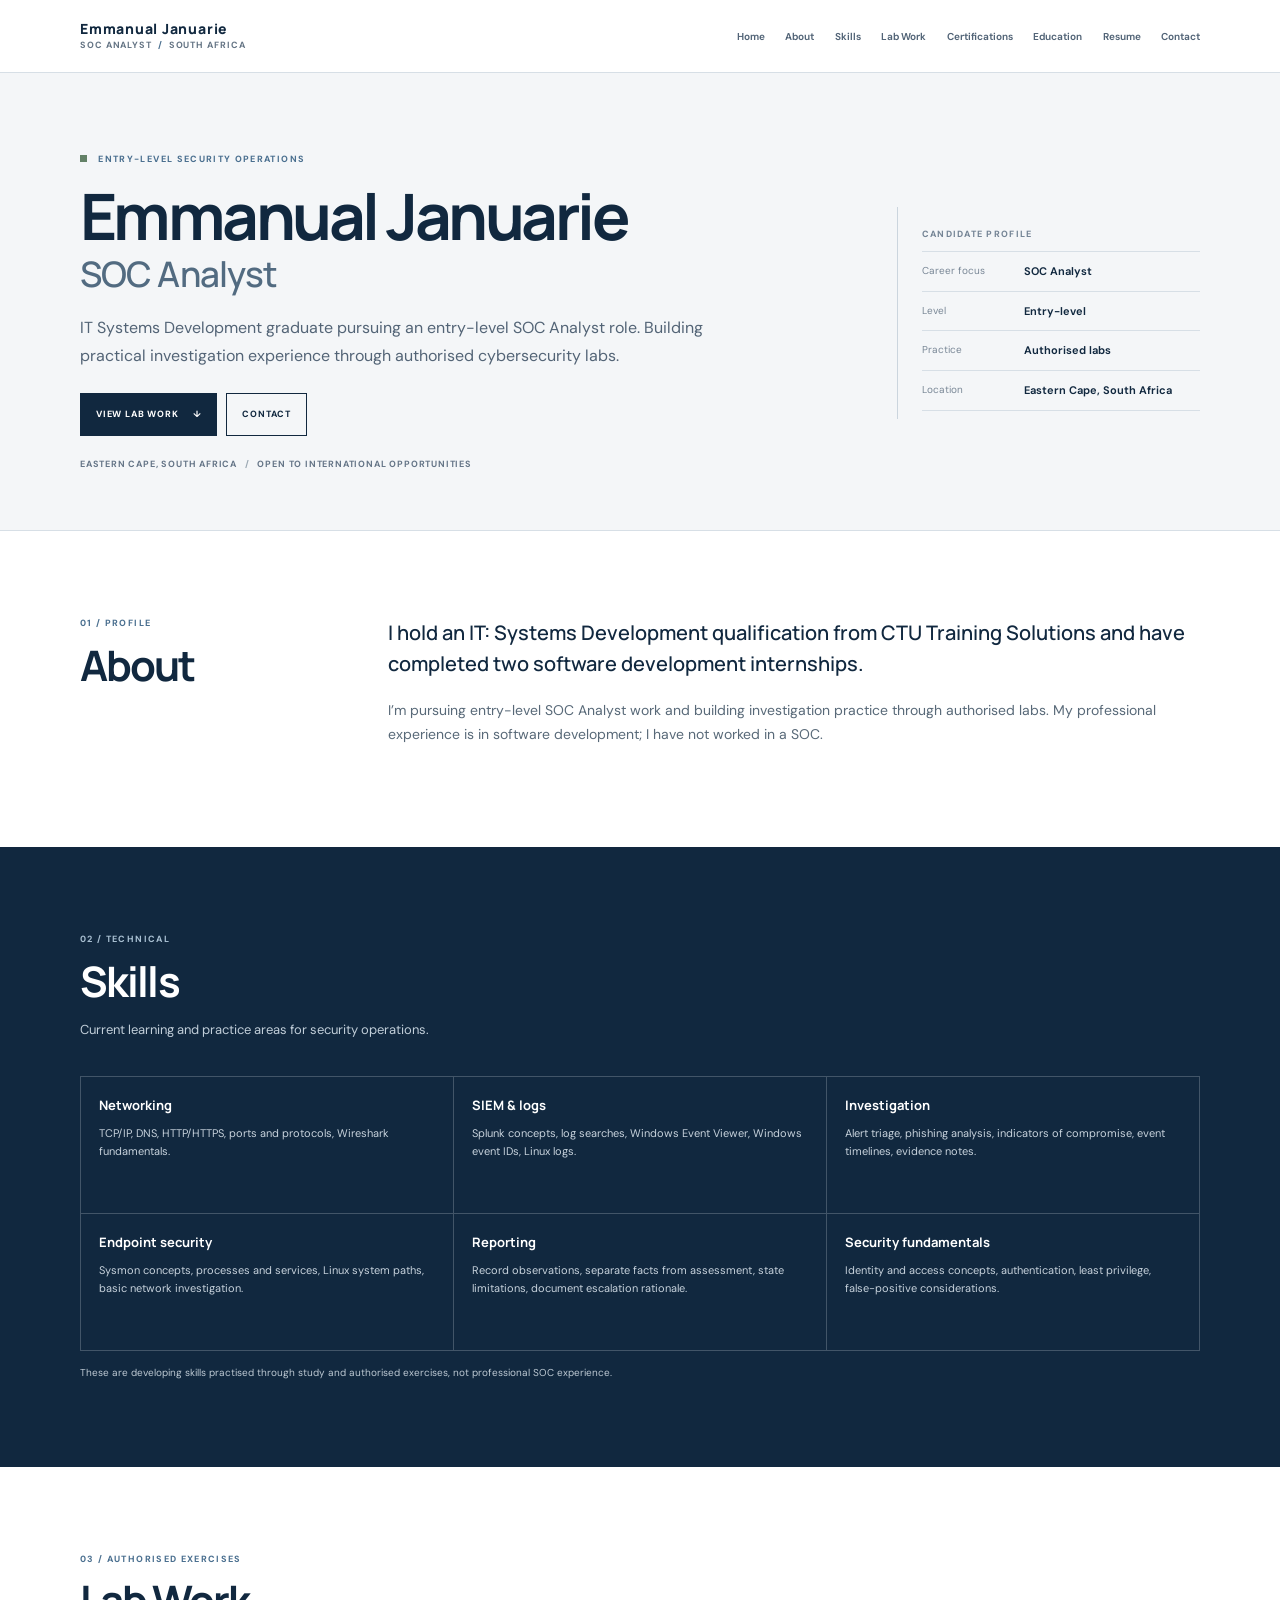
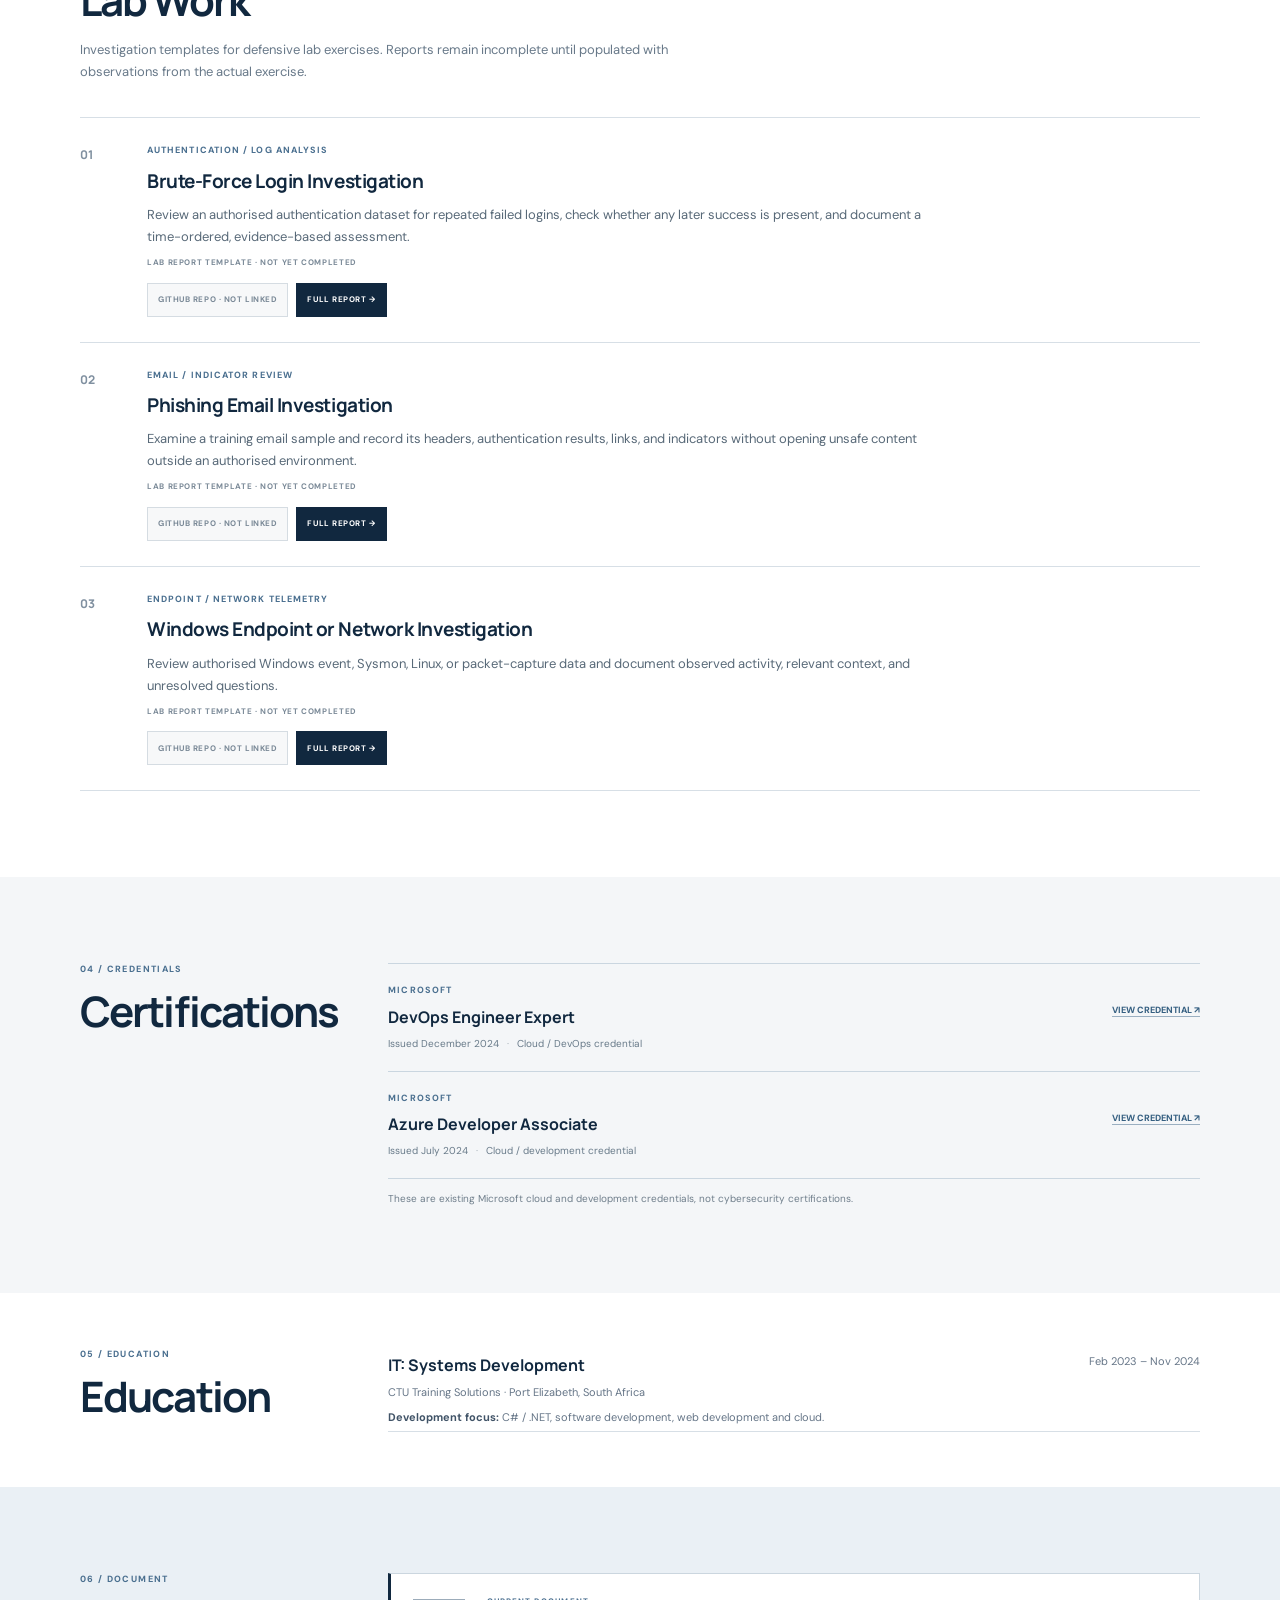
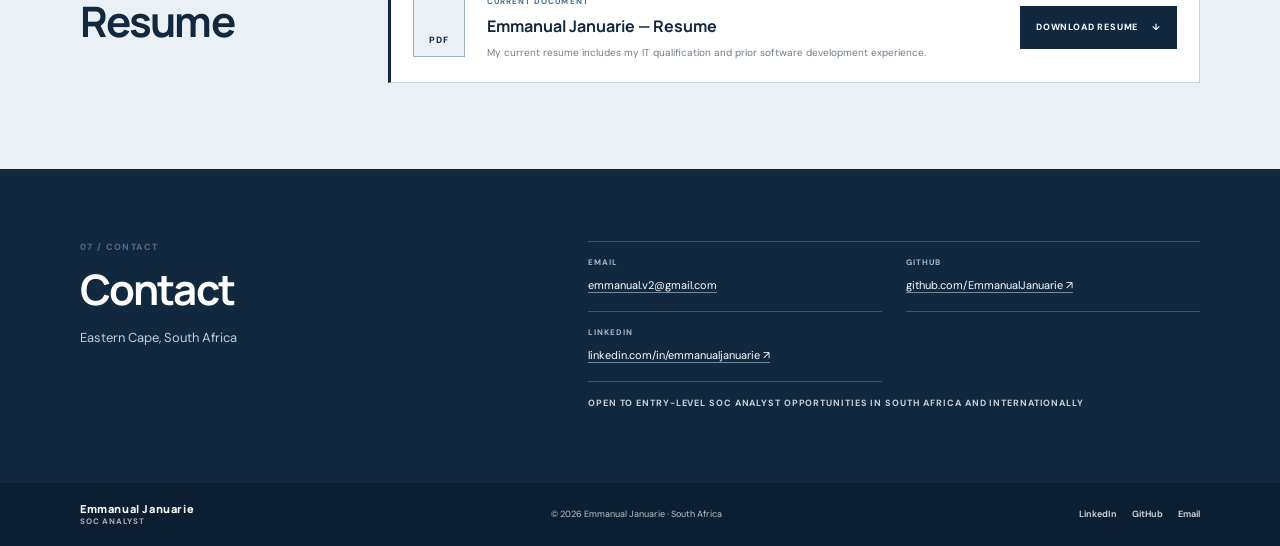
==== commit 3be90719: "new updates" ====
--- a/index.html
+++ b/index.html
@@ -48,7 +48,7 @@
             <a class="button button-primary" href="#lab-work">View Lab Work <span aria-hidden="true">↓</span></a>
             <a class="button button-outline" href="#contact">Contact</a>
           </div>
-          <p class="hero-note">EASTERN CAPE, SOUTH AFRICA <span>/</span> OPEN TO ENTRY-LEVEL SOC OPPORTUNITIES</p>
+          <p class="hero-note">EASTERN CAPE, SOUTH AFRICA <span>/</span> OPEN TO INTERNATIONAL OPPORTUNITIES</p>
         </div>
         <aside class="hero-aside" aria-label="Candidate details">
           <p class="aside-label">CANDIDATE PROFILE</p>
@@ -69,14 +69,8 @@
           <h2 id="about-title">About</h2>
         </div>
         <div class="section-content">
-          <p class="lead">I’m pursuing entry-level SOC Analyst work after completing an IT Systems Development qualification and two software development internships.</p>
-          <p>My professional experience is in software development; I have not worked in a SOC. I’m building cybersecurity knowledge and investigation practice through authorised labs.</p>
-          <dl class="profile-details">
-            <div><dt>Qualification</dt><dd>IT: Systems Development</dd></div>
-            <div><dt>Institution</dt><dd>CTU Training Solutions</dd></div>
-            <div><dt>Study period</dt><dd>February 2023 – November 2024</dd></div>
-            <div><dt>Prior experience</dt><dd>Two software development internships</dd></div>
-          </dl>
+          <p class="lead">I hold an IT: Systems Development qualification from CTU Training Solutions and have completed two software development internships.</p>
+          <p>I’m pursuing entry-level SOC Analyst work and building investigation practice through authorised labs. My professional experience is in software development; I have not worked in a SOC.</p>
         </div>
       </div>
     </section>
@@ -135,8 +129,12 @@
       <div class="container section-grid">
         <div class="section-heading"><p class="eyebrow">05 / EDUCATION</p><h2 id="education-title">Education</h2></div>
         <article class="education-entry">
-          <div><h3>IT: Systems Development</h3><p>CTU Training Solutions</p></div>
-          <p class="education-date">February 2023 – November 2024</p>
+          <div class="education-detail">
+            <h3>IT: Systems Development</h3>
+            <p>CTU Training Solutions <span>·</span> Port Elizabeth, South Africa</p>
+            <p class="education-focus"><strong>Development focus:</strong> C# / .NET, software development, web development and cloud.</p>
+          </div>
+          <p class="education-date">Feb 2023 – Nov 2024</p>
         </article>
       </div>
     </section>
@@ -145,7 +143,8 @@
       <div class="container section-grid">
         <div class="section-heading"><p class="eyebrow">06 / DOCUMENT</p><h2 id="resume-title">Resume</h2></div>
         <div class="resume-document">
-          <div><p class="document-label">PDF DOCUMENT</p><h3>Emmanual Januarie — Resume</h3><p class="document-note">Current resume document.</p></div>
+          <span class="resume-file-mark" aria-hidden="true">PDF</span>
+          <div class="resume-document-copy"><p class="document-label">CURRENT DOCUMENT</p><h3>Emmanual Januarie — Resume</h3><p class="document-note">My current resume includes my IT qualification and prior software development experience.</p></div>
           <a class="button button-primary" href="documents/emmanual-januarie-resume.pdf" download="Emmanual-Januarie-Resume.pdf">Download Resume <span aria-hidden="true">↓</span></a>
         </div>
       </div>
@@ -158,7 +157,7 @@
           <div><p class="contact-label">EMAIL</p><a href="mailto:emmanual.v2@gmail.com">emmanual.v2@gmail.com</a></div>
           <div><p class="contact-label">GITHUB</p><a href="https://github.com/EmmanualJanuarie" target="_blank" rel="noopener noreferrer">github.com/EmmanualJanuarie <span aria-hidden="true">↗</span></a></div>
           <div><p class="contact-label">LINKEDIN</p><a href="https://www.linkedin.com/in/emmanualjanuarie/" target="_blank" rel="noopener noreferrer">linkedin.com/in/emmanualjanuarie <span aria-hidden="true">↗</span></a></div>
-          <p class="contact-availability">OPEN TO ENTRY-LEVEL SOC ANALYST OPPORTUNITIES</p>
+          <p class="contact-availability">OPEN TO ENTRY-LEVEL SOC ANALYST OPPORTUNITIES IN SOUTH AFRICA AND INTERNATIONALLY</p>
         </div>
       </div>
     </section>
--- a/styles.css
+++ b/styles.css
@@ -75,10 +75,6 @@
 .section-content { max-width: 800px; }
 .section-content > p { color: #586978; font-size: 14px; }
 .lead { color: var(--navy) !important; font-family: var(--heading-font); font-size: clamp(17px, 1.9vw, 20px) !important; font-weight: 550; line-height: 1.55; }
-.profile-details { display: grid; grid-template-columns: repeat(2, minmax(0, 1fr)); margin: 23px 0 0; border-top: 1px solid var(--line); }
-.profile-details div { padding: 12px 16px 12px 0; border-bottom: 1px solid var(--line); }
-.profile-details dt { margin-bottom: 3px; color: #7a8997; font-size: 9px; font-weight: 700; letter-spacing: .08em; text-transform: uppercase; }
-.profile-details dd { margin: 0; color: var(--navy); font-size: 12px; font-weight: 600; }
 
 .skills-grid { display: grid; grid-template-columns: repeat(3, minmax(0, 1fr)); margin-top: 34px; border-top: 1px solid rgba(220,228,235,.24); border-left: 1px solid rgba(220,228,235,.24); }
 .skill-group { min-height: 137px; padding: 17px 18px; border-right: 1px solid rgba(220,228,235,.24); border-bottom: 1px solid rgba(220,228,235,.24); }
@@ -115,8 +111,12 @@
 .education-entry h3 { margin: 0 0 3px; font-size: 16px; }
 .education-entry p { margin: 0; color: #657587; font-size: 11px; }
 .education-date { flex: 0 0 auto; }
+.education-focus { margin-top: 7px !important; }
+.education-focus strong { color: #405367; font-weight: 700; }
 
-.resume-document { display: flex; align-items: center; justify-content: space-between; gap: 24px; padding: 19px 21px; border: 1px solid #cbd6df; background: #fff; }
+.resume-document { display: grid; grid-template-columns: 56px minmax(0, 1fr) auto; align-items: center; gap: 18px; padding: 21px 22px; border: 1px solid #cbd6df; border-left: 3px solid var(--navy); background: #fff; }
+.resume-file-mark { width: 52px; height: 58px; display: grid; place-items: end center; padding-bottom: 7px; border: 1px solid #9cacba; background: var(--blue-wash); color: var(--navy); font-size: 9px; font-weight: 800; letter-spacing: .1em; }
+.resume-document-copy { min-width: 0; }
 .document-label { margin-bottom: 5px; color: var(--accent); font-size: 8px; font-weight: 750; letter-spacing: .13em; }
 .resume-document h3 { margin-bottom: 3px; font-size: 16px; }
 .document-note { margin: 0; color: #6e7c89; font-size: 10px; }
@@ -172,7 +172,7 @@
   .brand-detail { font-size: 8px; letter-spacing: .07em; }
   h1 { font-size: clamp(35px, 10vw, 49px); }
   .hero-actions .button { flex: 1 1 100%; }
-  .skills-grid, .profile-details, .contact-details { grid-template-columns: 1fr; }
+  .skills-grid, .contact-details { grid-template-columns: 1fr; }
   .skill-group { min-height: 0; }
   .lab-entry { grid-template-columns: 30px minmax(0, 1fr); gap: 10px; padding: 21px 0; }
   .lab-title { font-size: 17px; }
@@ -180,8 +180,10 @@
   .lab-actions .button { width: 100%; }
   .credential { align-items: flex-start; flex-direction: column; gap: 7px; }
   .credential-link { margin: 0; }
-  .education-entry, .resume-document { align-items: flex-start; flex-direction: column; gap: 12px; }
-  .resume-document .button { width: 100%; }
+  .education-entry { align-items: flex-start; flex-direction: column; gap: 8px; }
+  .resume-document { grid-template-columns: 46px minmax(0, 1fr); gap: 12px; padding: 17px; }
+  .resume-file-mark { width: 44px; height: 50px; }
+  .resume-document .button { grid-column: 1 / -1; width: 100%; }
   .contact-availability { grid-column: auto; }
   .footer-inner { align-items: flex-start; flex-wrap: wrap; }
   .footer-inner > p { order: 3; flex-basis: 100%; }
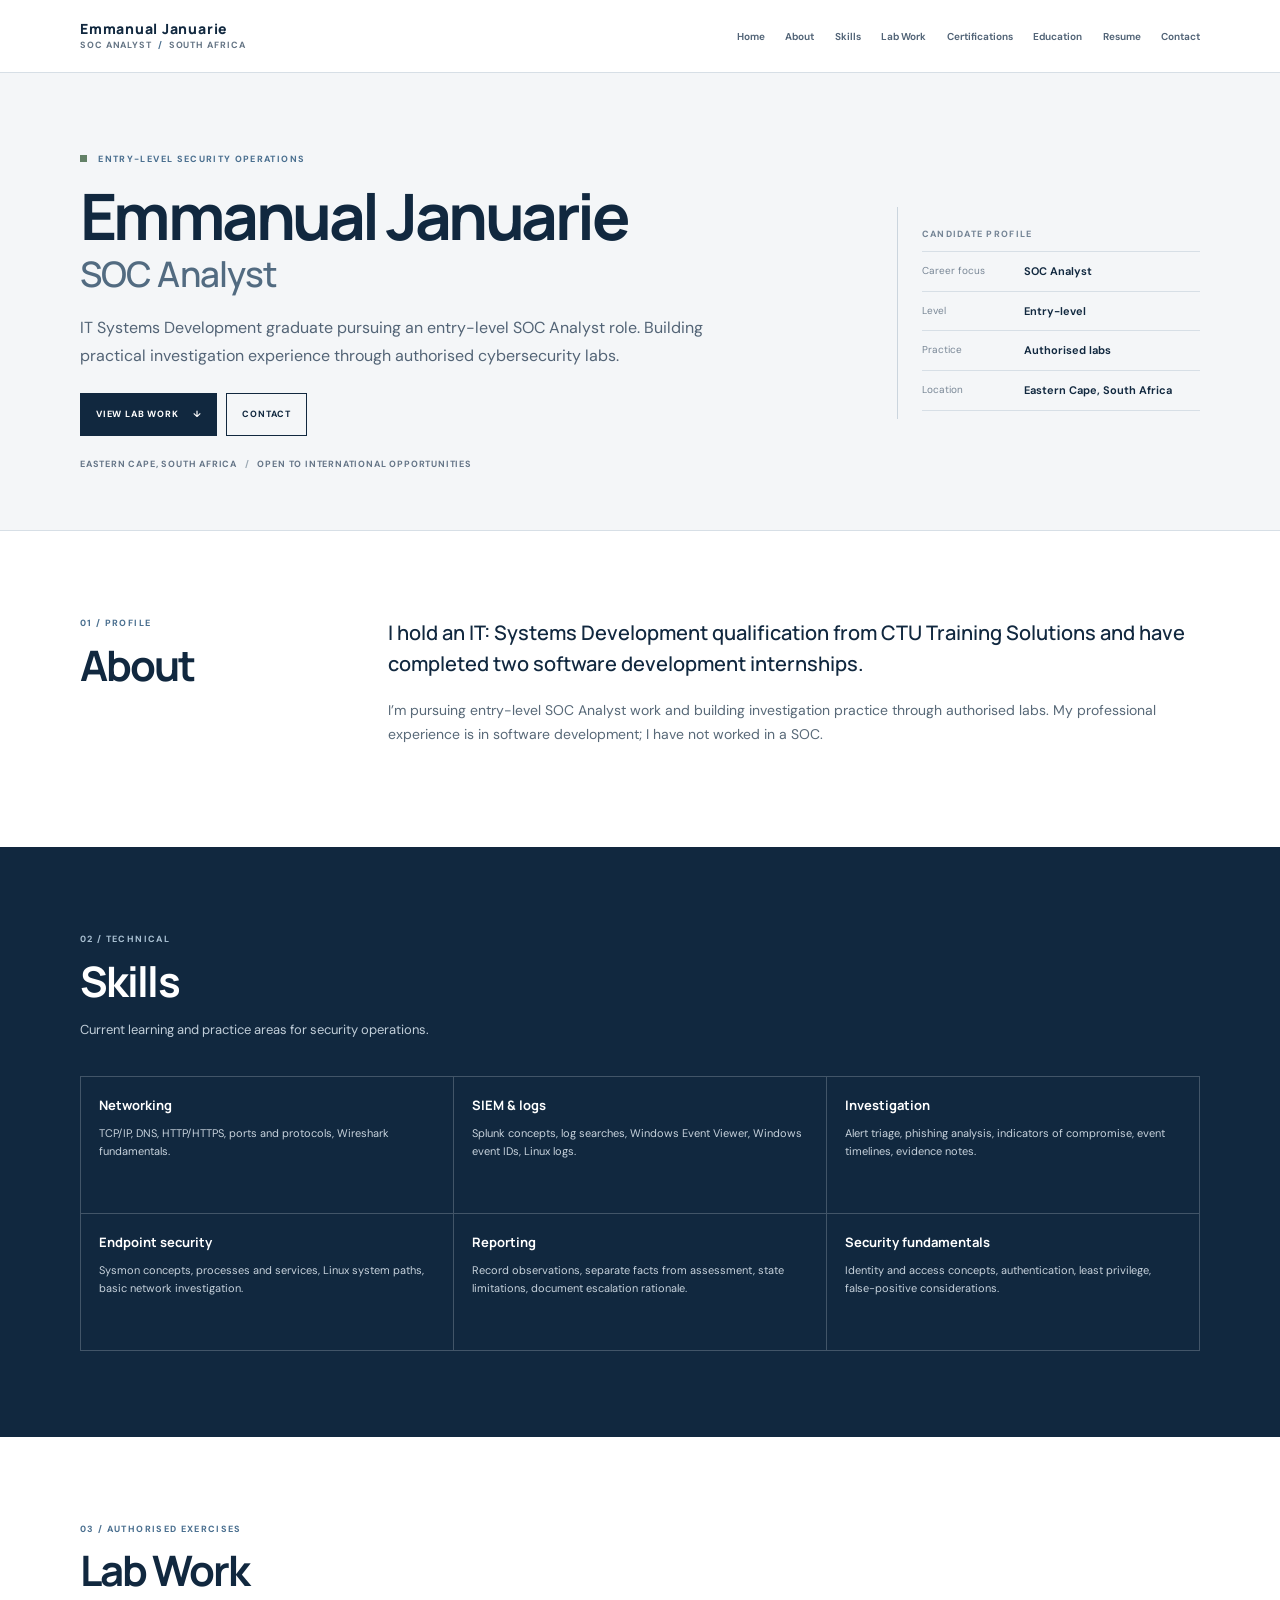
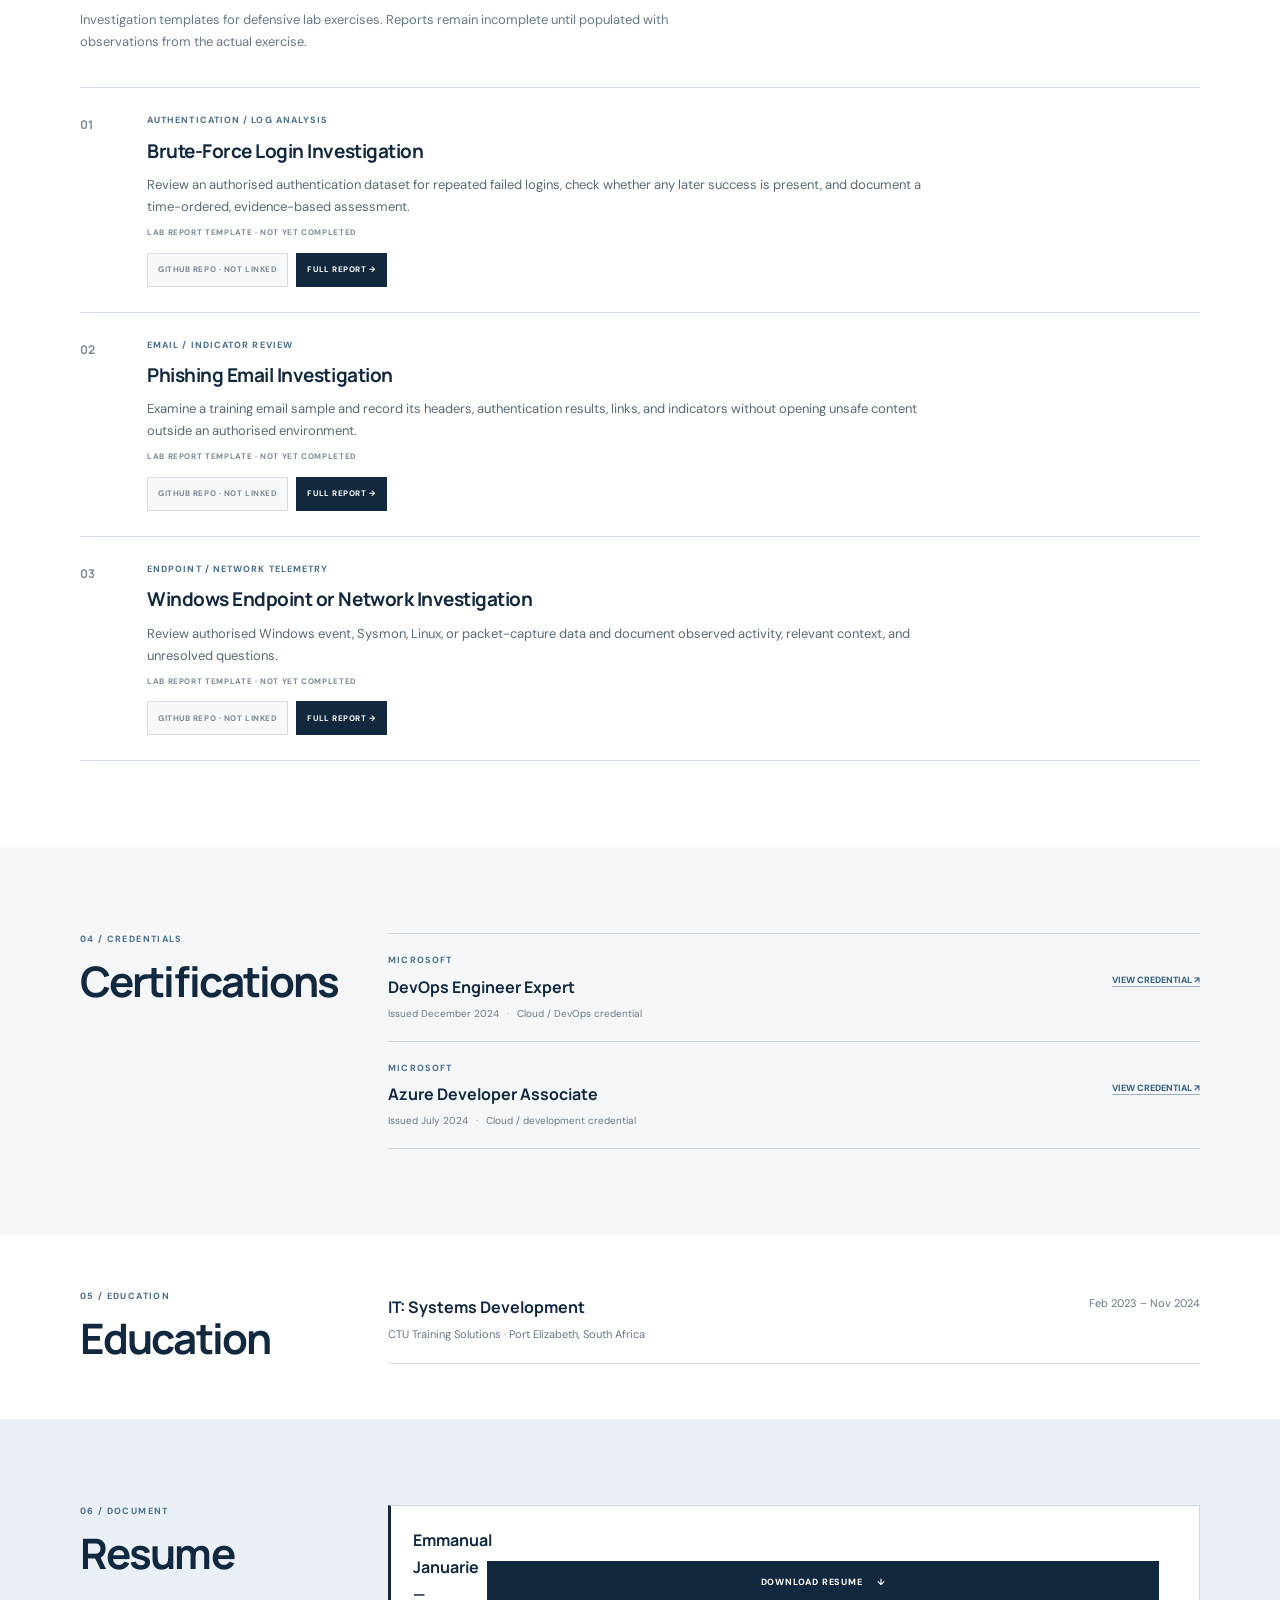
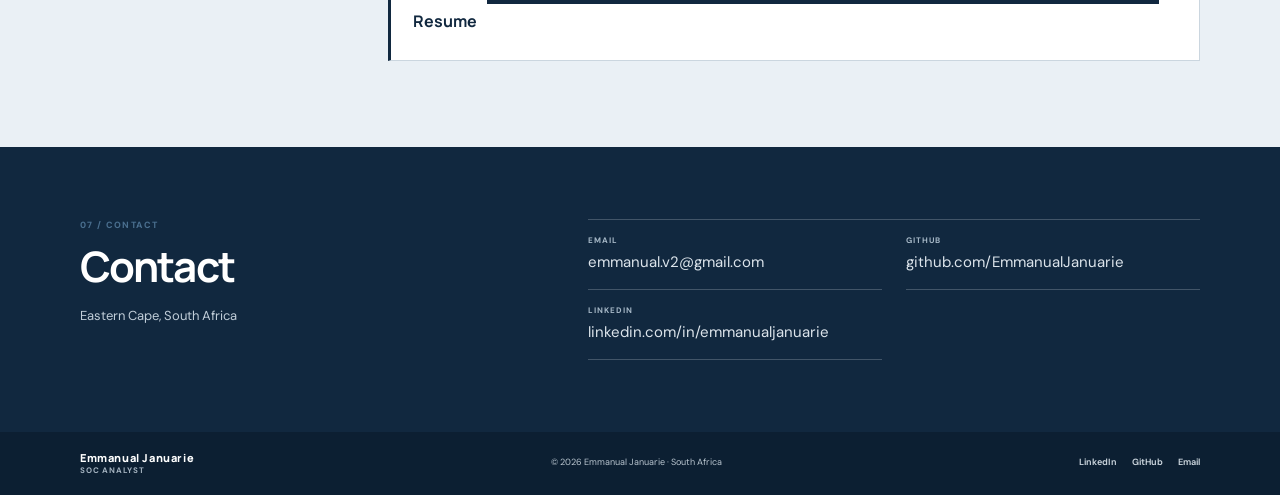
==== commit 2824692c: "new updates" ====
--- a/index.html
+++ b/index.html
@@ -90,7 +90,6 @@
           <article class="skill-group"><h3>Reporting</h3><p>Record observations, separate facts from assessment, state limitations, document escalation rationale.</p></article>
           <article class="skill-group"><h3>Security fundamentals</h3><p>Identity and access concepts, authentication, least privilege, false-positive considerations.</p></article>
         </div>
-        <p class="section-footnote">These are developing skills practised through study and authorised exercises, not professional SOC experience.</p>
       </div>
     </section>
 
@@ -120,7 +119,6 @@
             <div><p class="credential-org">MICROSOFT</p><h3>Azure Developer Associate</h3><p class="credential-meta">Issued July 2024 <span>·</span> Cloud / development credential</p></div>
             <a class="credential-link" href="https://learn.microsoft.com/api/credentials/share/en-us/EmmanualJanuarie-0471/957F82BB0A63E8DE?sharingId=3C00639A1DE75581" target="_blank" rel="noopener noreferrer">View credential <span aria-hidden="true">↗</span></a>
           </article>
-          <p class="credential-note">These are existing Microsoft cloud and development credentials, not cybersecurity certifications.</p>
         </div>
       </div>
     </section>
@@ -132,7 +130,6 @@
           <div class="education-detail">
             <h3>IT: Systems Development</h3>
             <p>CTU Training Solutions <span>·</span> Port Elizabeth, South Africa</p>
-            <p class="education-focus"><strong>Development focus:</strong> C# / .NET, software development, web development and cloud.</p>
           </div>
           <p class="education-date">Feb 2023 – Nov 2024</p>
         </article>
@@ -143,8 +140,7 @@
       <div class="container section-grid">
         <div class="section-heading"><p class="eyebrow">06 / DOCUMENT</p><h2 id="resume-title">Resume</h2></div>
         <div class="resume-document">
-          <span class="resume-file-mark" aria-hidden="true">PDF</span>
-          <div class="resume-document-copy"><p class="document-label">CURRENT DOCUMENT</p><h3>Emmanual Januarie — Resume</h3><p class="document-note">My current resume includes my IT qualification and prior software development experience.</p></div>
+          <div class="resume-document-copy"><h3>Emmanual Januarie — Resume</h3></div>
           <a class="button button-primary" href="documents/emmanual-januarie-resume.pdf" download="Emmanual-Januarie-Resume.pdf">Download Resume <span aria-hidden="true">↓</span></a>
         </div>
       </div>
@@ -154,10 +150,9 @@
       <div class="container contact-grid">
         <div class="section-heading heading-light"><p class="eyebrow">07 / CONTACT</p><h2 id="contact-title">Contact</h2><p class="section-summary">Eastern Cape, South Africa</p></div>
         <div class="contact-details">
-          <div><p class="contact-label">EMAIL</p><a href="mailto:emmanual.v2@gmail.com">emmanual.v2@gmail.com</a></div>
-          <div><p class="contact-label">GITHUB</p><a href="https://github.com/EmmanualJanuarie" target="_blank" rel="noopener noreferrer">github.com/EmmanualJanuarie <span aria-hidden="true">↗</span></a></div>
-          <div><p class="contact-label">LINKEDIN</p><a href="https://www.linkedin.com/in/emmanualjanuarie/" target="_blank" rel="noopener noreferrer">linkedin.com/in/emmanualjanuarie <span aria-hidden="true">↗</span></a></div>
-          <p class="contact-availability">OPEN TO ENTRY-LEVEL SOC ANALYST OPPORTUNITIES IN SOUTH AFRICA AND INTERNATIONALLY</p>
+          <div><p class="contact-label">EMAIL</p>emmanual.v2@gmail.com</div>
+          <div><p class="contact-label">GITHUB</p>github.com/EmmanualJanuarie</div>
+          <div><p class="contact-label">LINKEDIN</p>linkedin.com/in/emmanualjanuarie</div>
         </div>
       </div>
     </section>
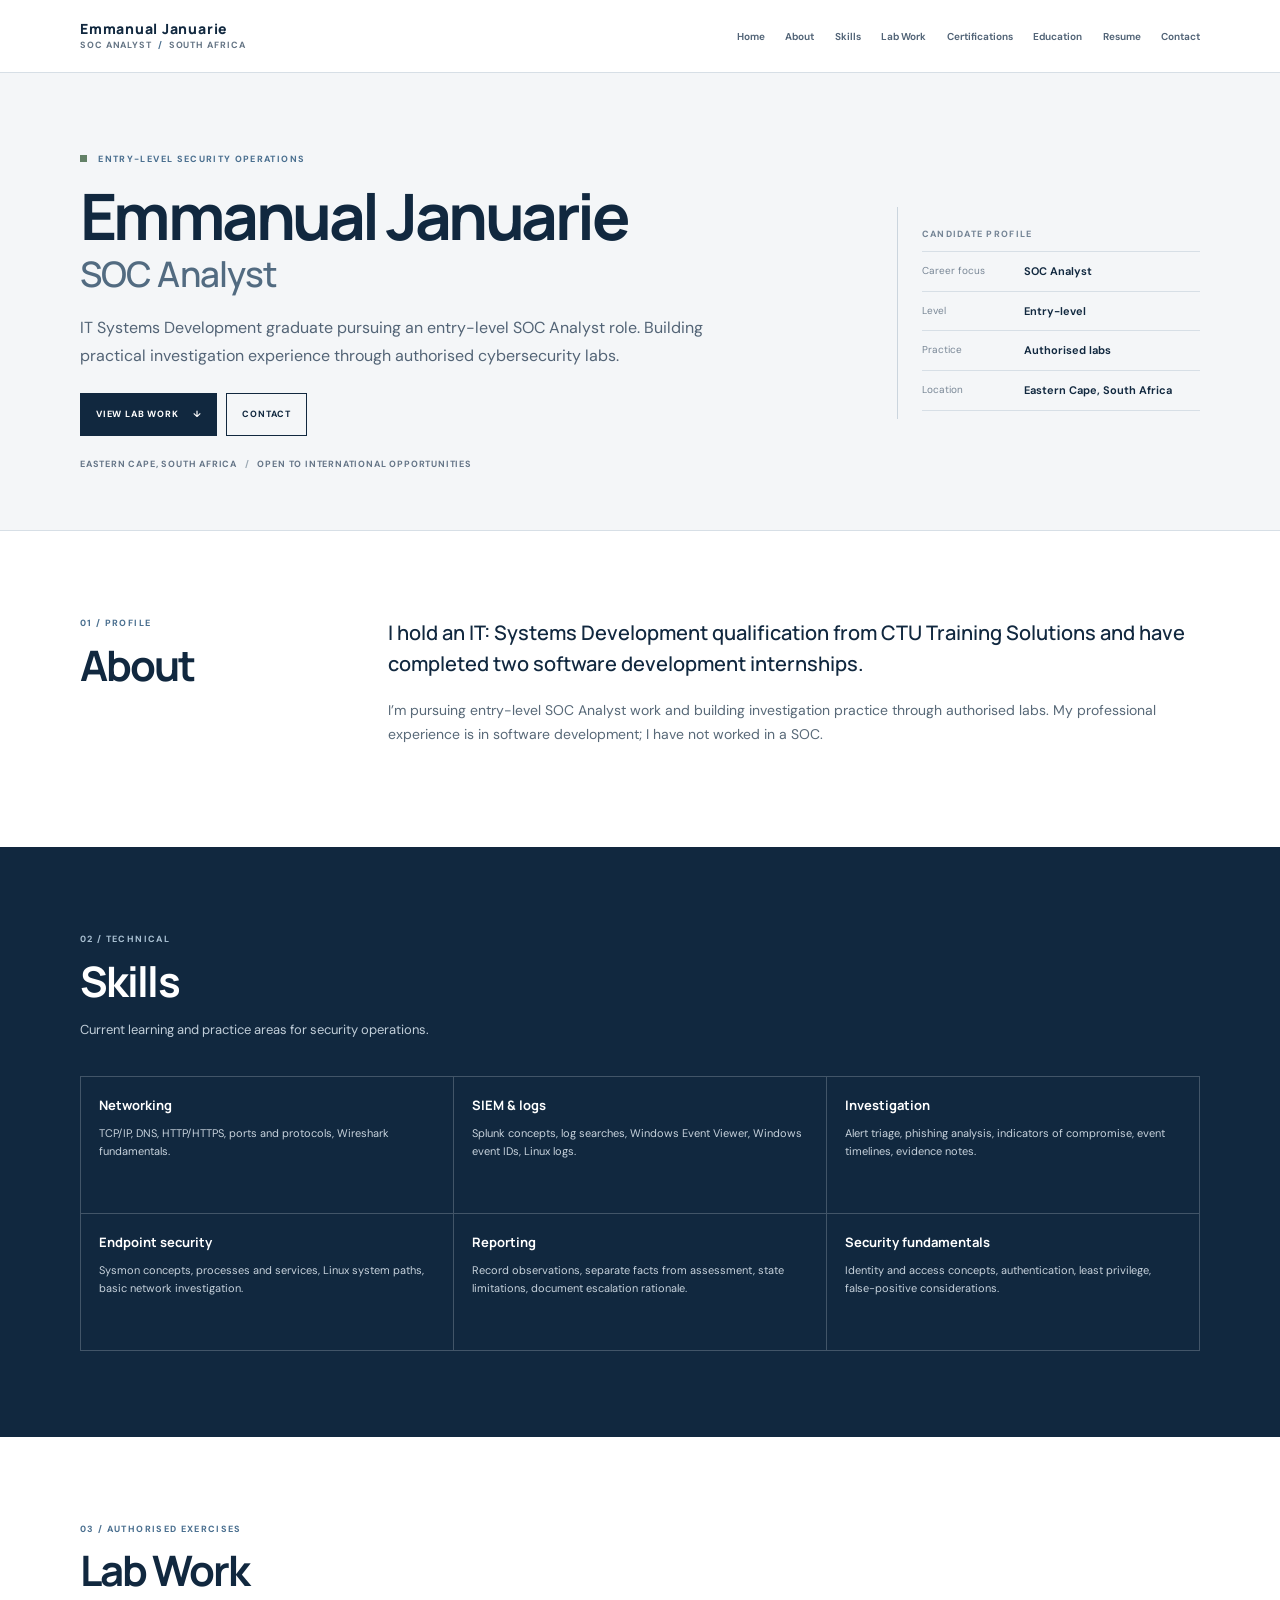
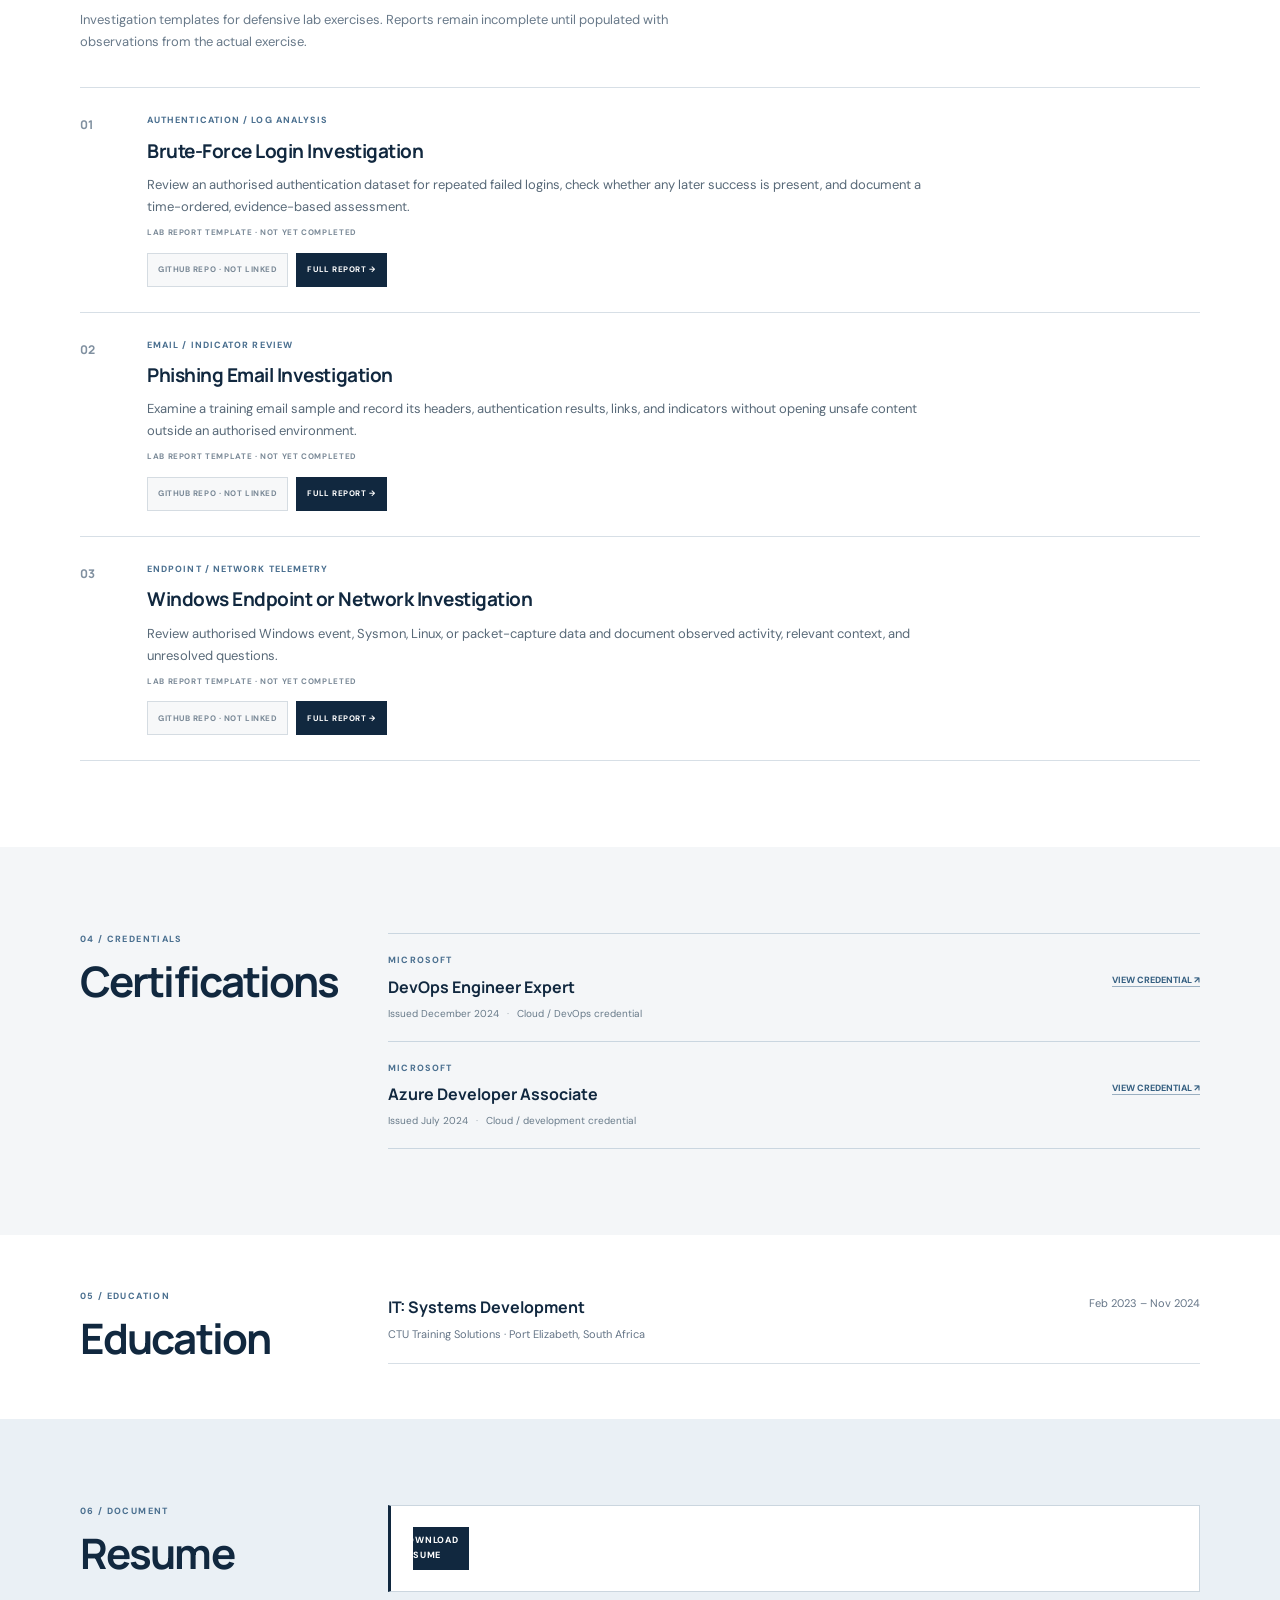
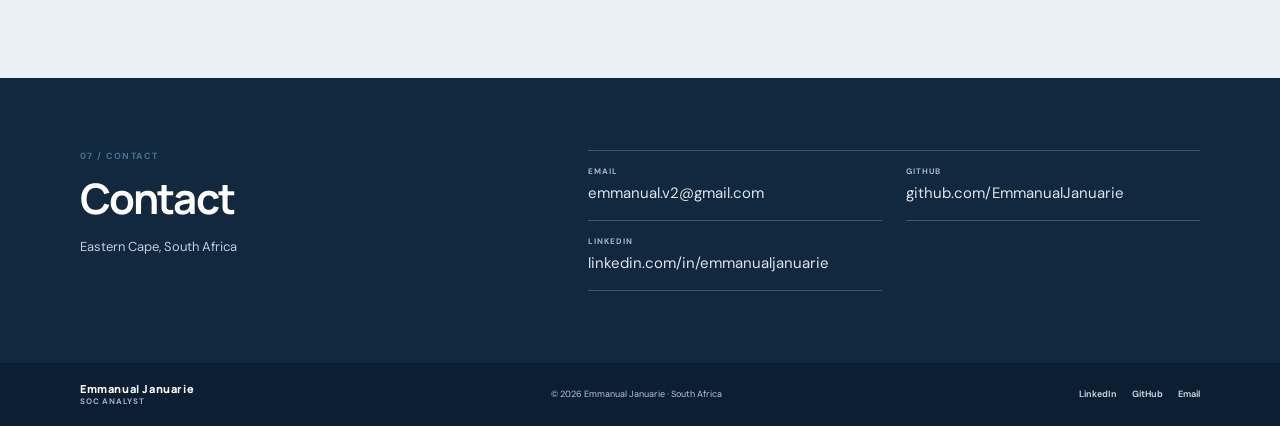
==== commit edbc7749: "Update index.html" ====
--- a/index.html
+++ b/index.html
@@ -140,7 +140,6 @@
       <div class="container section-grid">
         <div class="section-heading"><p class="eyebrow">06 / DOCUMENT</p><h2 id="resume-title">Resume</h2></div>
         <div class="resume-document">
-          <div class="resume-document-copy"><h3>Emmanual Januarie — Resume</h3></div>
           <a class="button button-primary" href="documents/emmanual-januarie-resume.pdf" download="Emmanual-Januarie-Resume.pdf">Download Resume <span aria-hidden="true">↓</span></a>
         </div>
       </div>
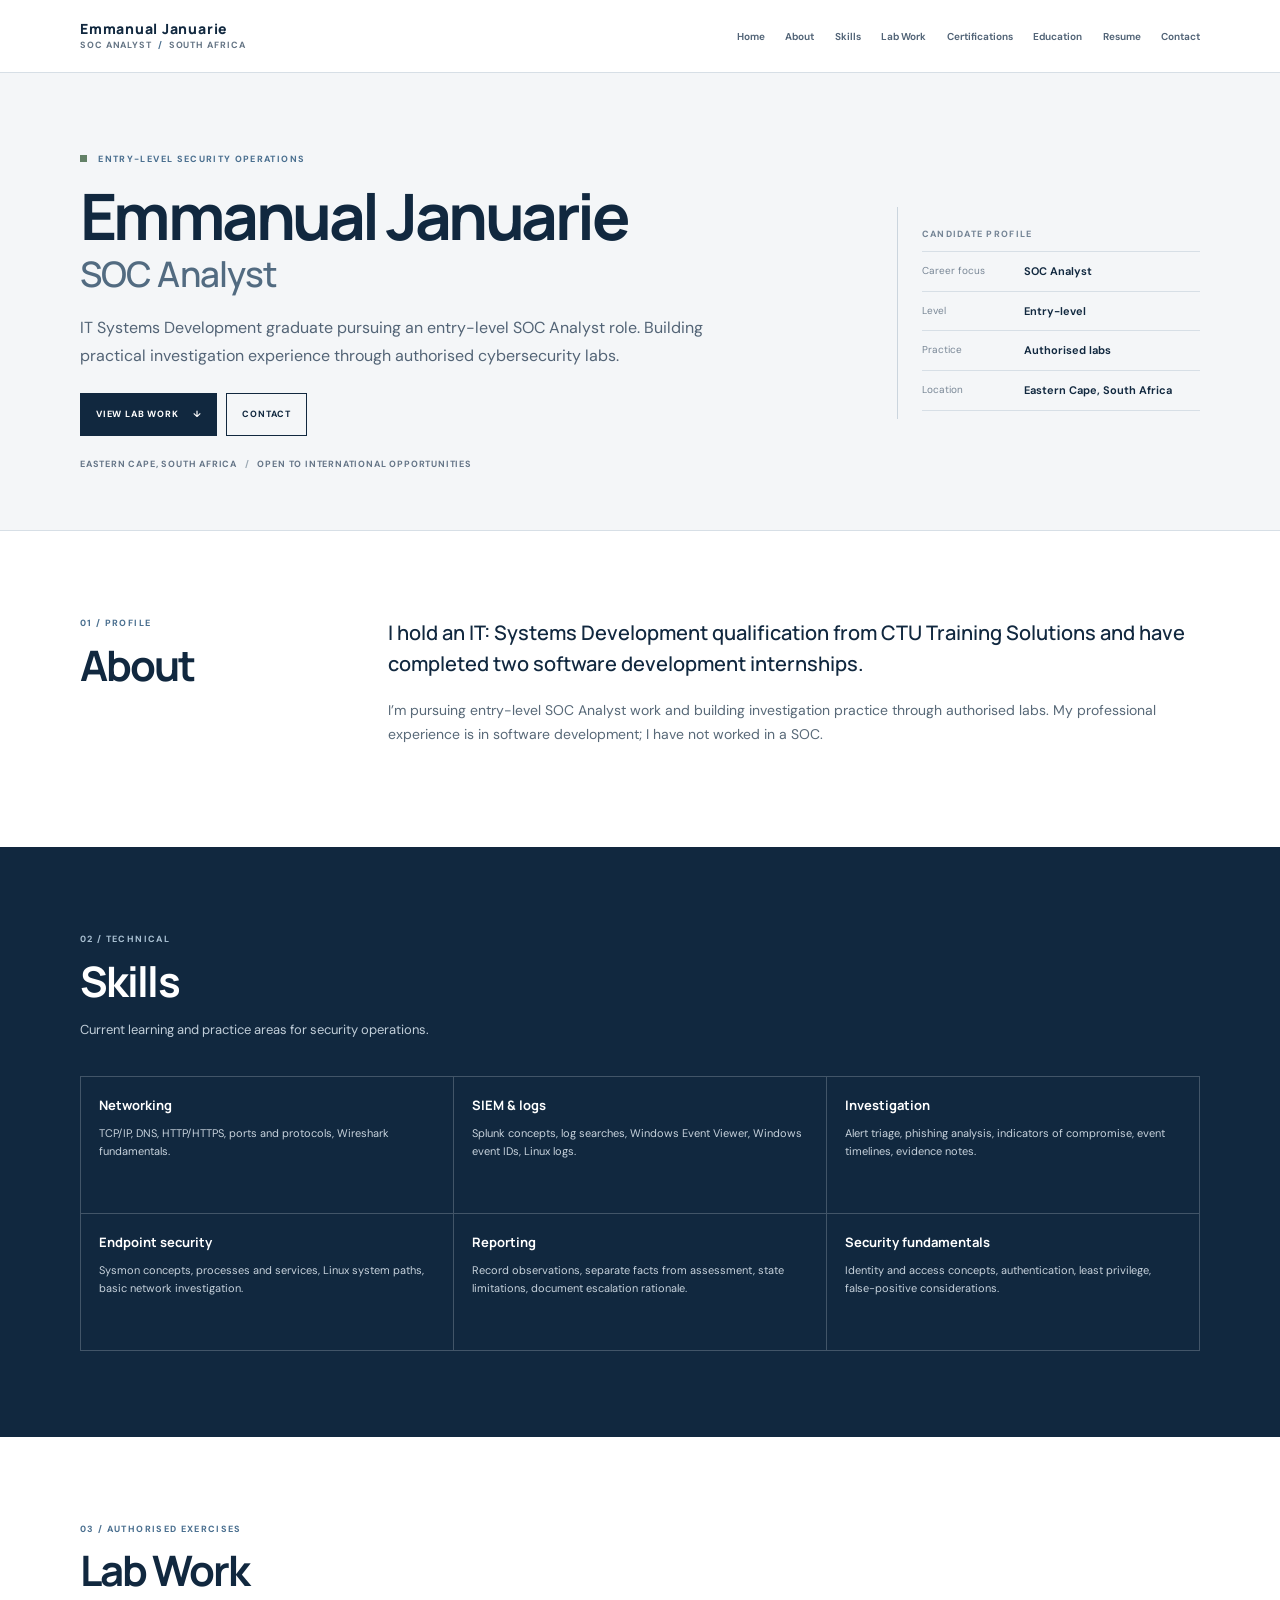
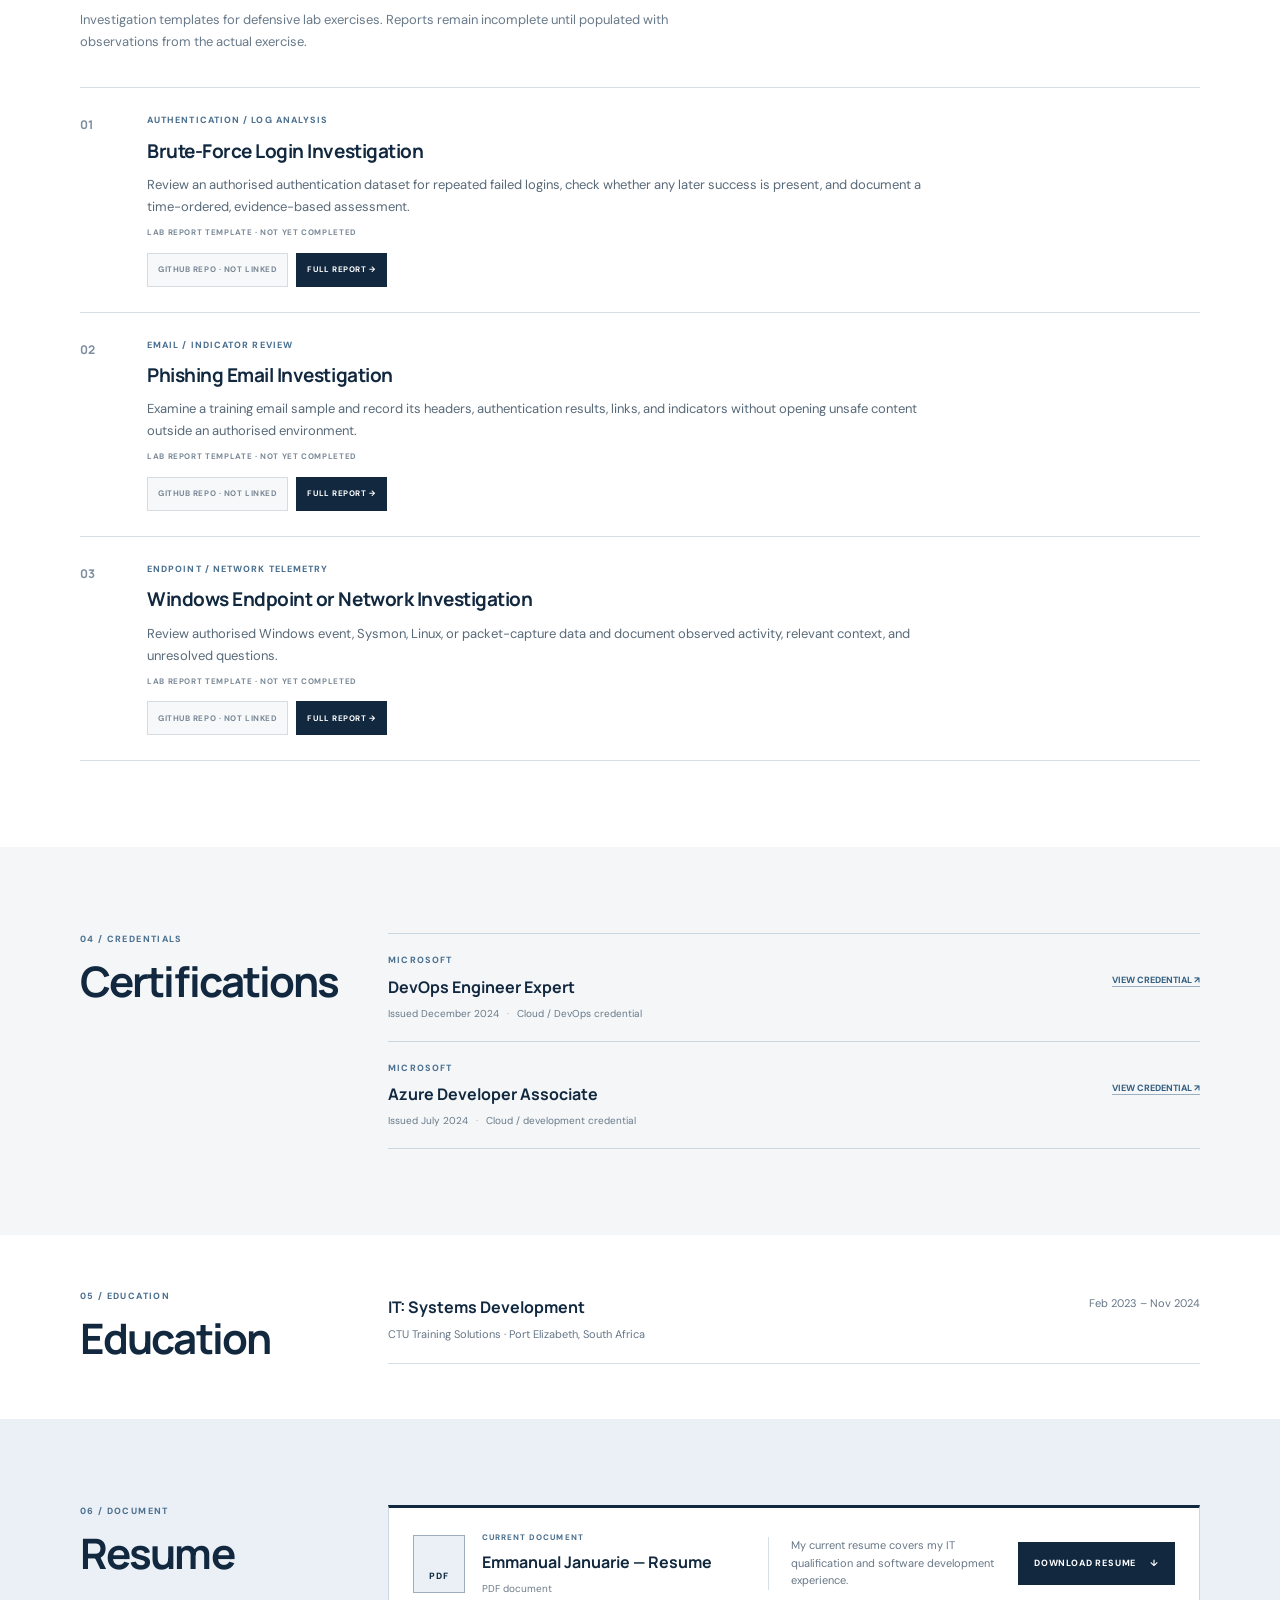
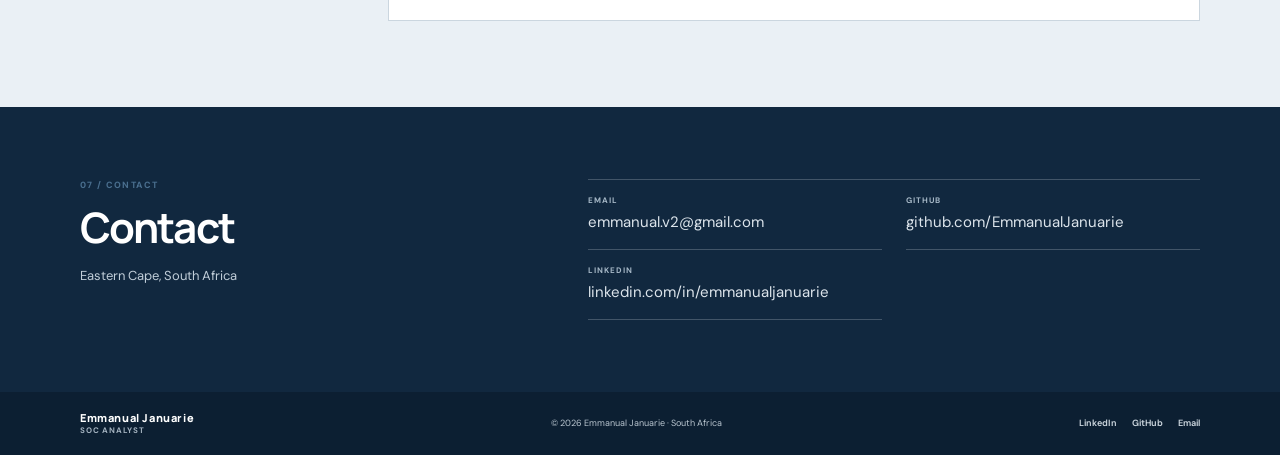
==== commit c2c188f7: "new updates" ====
--- a/index.html
+++ b/index.html
@@ -140,7 +140,18 @@
       <div class="container section-grid">
         <div class="section-heading"><p class="eyebrow">06 / DOCUMENT</p><h2 id="resume-title">Resume</h2></div>
         <div class="resume-document">
-          <a class="button button-primary" href="documents/emmanual-januarie-resume.pdf" download="Emmanual-Januarie-Resume.pdf">Download Resume <span aria-hidden="true">↓</span></a>
+          <div class="resume-document-heading">
+            <span class="resume-file-mark" aria-hidden="true">PDF</span>
+            <div class="resume-document-copy">
+              <p class="document-label">CURRENT DOCUMENT</p>
+              <h3>Emmanual Januarie — Resume</h3>
+              <p class="document-note">PDF document</p>
+            </div>
+          </div>
+          <div class="resume-document-detail">
+            <p>My current resume covers my IT qualification and software development experience.</p>
+            <a class="button button-primary" href="documents/emmanual-januarie-resume.pdf" download="Emmanual-Januarie-Resume.pdf">Download Resume <span aria-hidden="true">↓</span></a>
+          </div>
         </div>
       </div>
     </section>
--- a/styles.css
+++ b/styles.css
@@ -114,13 +114,16 @@
 .education-focus { margin-top: 7px !important; }
 .education-focus strong { color: #405367; font-weight: 700; }
 
-.resume-document { display: grid; grid-template-columns: 56px minmax(0, 1fr) auto; align-items: center; gap: 18px; padding: 21px 22px; border: 1px solid #cbd6df; border-left: 3px solid var(--navy); background: #fff; }
+.resume-document { display: grid; grid-template-columns: minmax(0, .9fr) minmax(0, 1.1fr); align-items: center; gap: 22px; padding: 23px 24px; border: 1px solid #cbd6df; border-top: 3px solid var(--navy); background: #fff; }
+.resume-document-heading { display: flex; align-items: center; gap: 17px; min-width: 0; }
 .resume-file-mark { width: 52px; height: 58px; display: grid; place-items: end center; padding-bottom: 7px; border: 1px solid #9cacba; background: var(--blue-wash); color: var(--navy); font-size: 9px; font-weight: 800; letter-spacing: .1em; }
 .resume-document-copy { min-width: 0; }
 .document-label { margin-bottom: 5px; color: var(--accent); font-size: 8px; font-weight: 750; letter-spacing: .13em; }
 .resume-document h3 { margin-bottom: 3px; font-size: 16px; }
 .document-note { margin: 0; color: #6e7c89; font-size: 10px; }
-.resume-document .button { flex: 0 0 auto; }
+.resume-document-detail { display: flex; align-items: center; justify-content: space-between; gap: 18px; min-width: 0; padding-left: 22px; border-left: 1px solid var(--line); }
+.resume-document-detail > p { max-width: 280px; margin: 0; color: #667686; font-size: 11px; line-height: 1.6; }
+.resume-document-detail .button { flex: 0 0 auto; }
 
 .contact-section { padding: 72px 0; background: var(--navy); color: #dce4eb; }
 .contact-grid { display: grid; grid-template-columns: .8fr 1.2fr; gap: clamp(40px, 8vw, 100px); }
@@ -147,6 +150,8 @@
   .primary-nav a { font-size: 9px; }
   .hero-grid { grid-template-columns: minmax(0, 1.5fr) minmax(230px, .75fr); gap: 36px; }
   .section-grid { grid-template-columns: 185px minmax(0, 1fr); gap: 35px; }
+  .resume-document { grid-template-columns: 1fr; gap: 15px; }
+  .resume-document-detail { padding: 14px 0 0; border-top: 1px solid var(--line); border-left: 0; }
 }
 @media (max-width: 760px) {
   html { scroll-padding-top: 70px; }
@@ -181,9 +186,10 @@
   .credential { align-items: flex-start; flex-direction: column; gap: 7px; }
   .credential-link { margin: 0; }
   .education-entry { align-items: flex-start; flex-direction: column; gap: 8px; }
-  .resume-document { grid-template-columns: 46px minmax(0, 1fr); gap: 12px; padding: 17px; }
+  .resume-document { grid-template-columns: 1fr; gap: 15px; padding: 17px; }
   .resume-file-mark { width: 44px; height: 50px; }
-  .resume-document .button { grid-column: 1 / -1; width: 100%; }
+  .resume-document-detail { align-items: flex-start; flex-direction: column; gap: 12px; padding: 14px 0 0; border-top: 1px solid var(--line); border-left: 0; }
+  .resume-document-detail .button { width: 100%; }
   .contact-availability { grid-column: auto; }
   .footer-inner { align-items: flex-start; flex-wrap: wrap; }
   .footer-inner > p { order: 3; flex-basis: 100%; }
